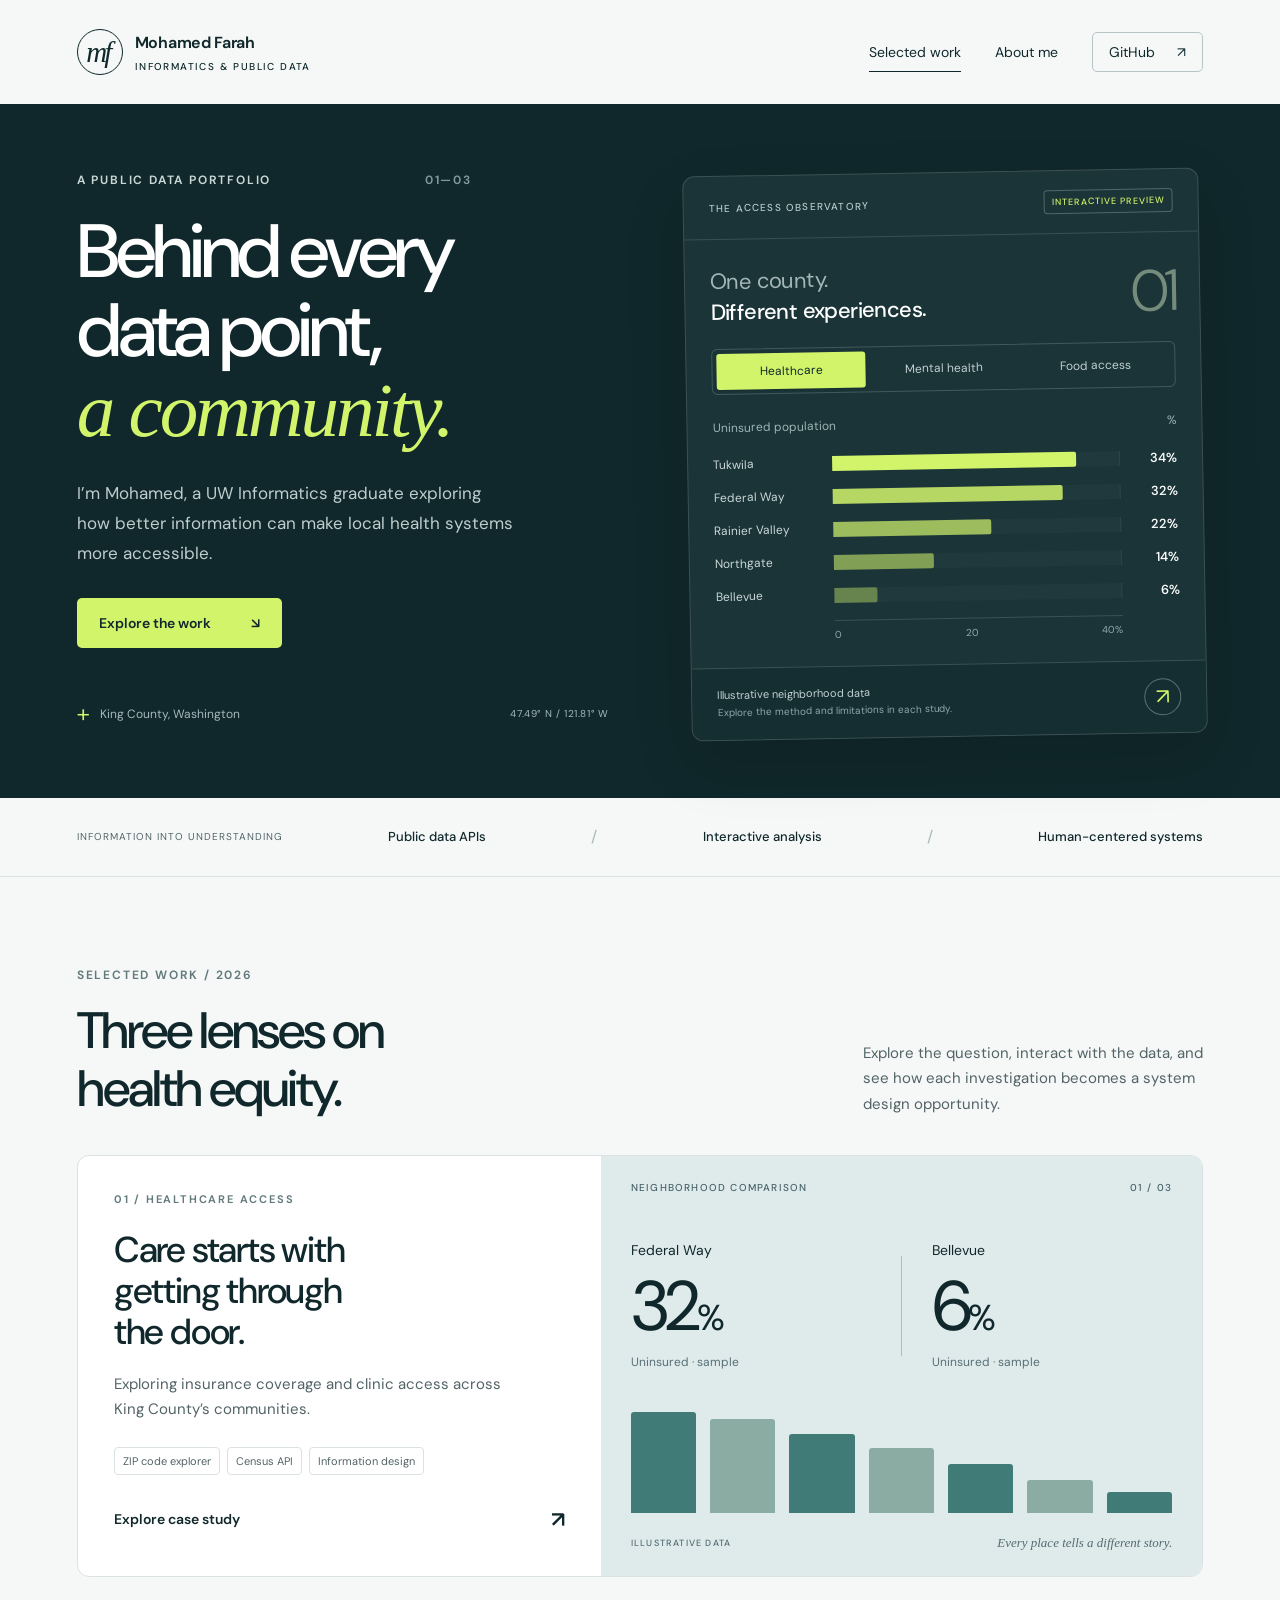
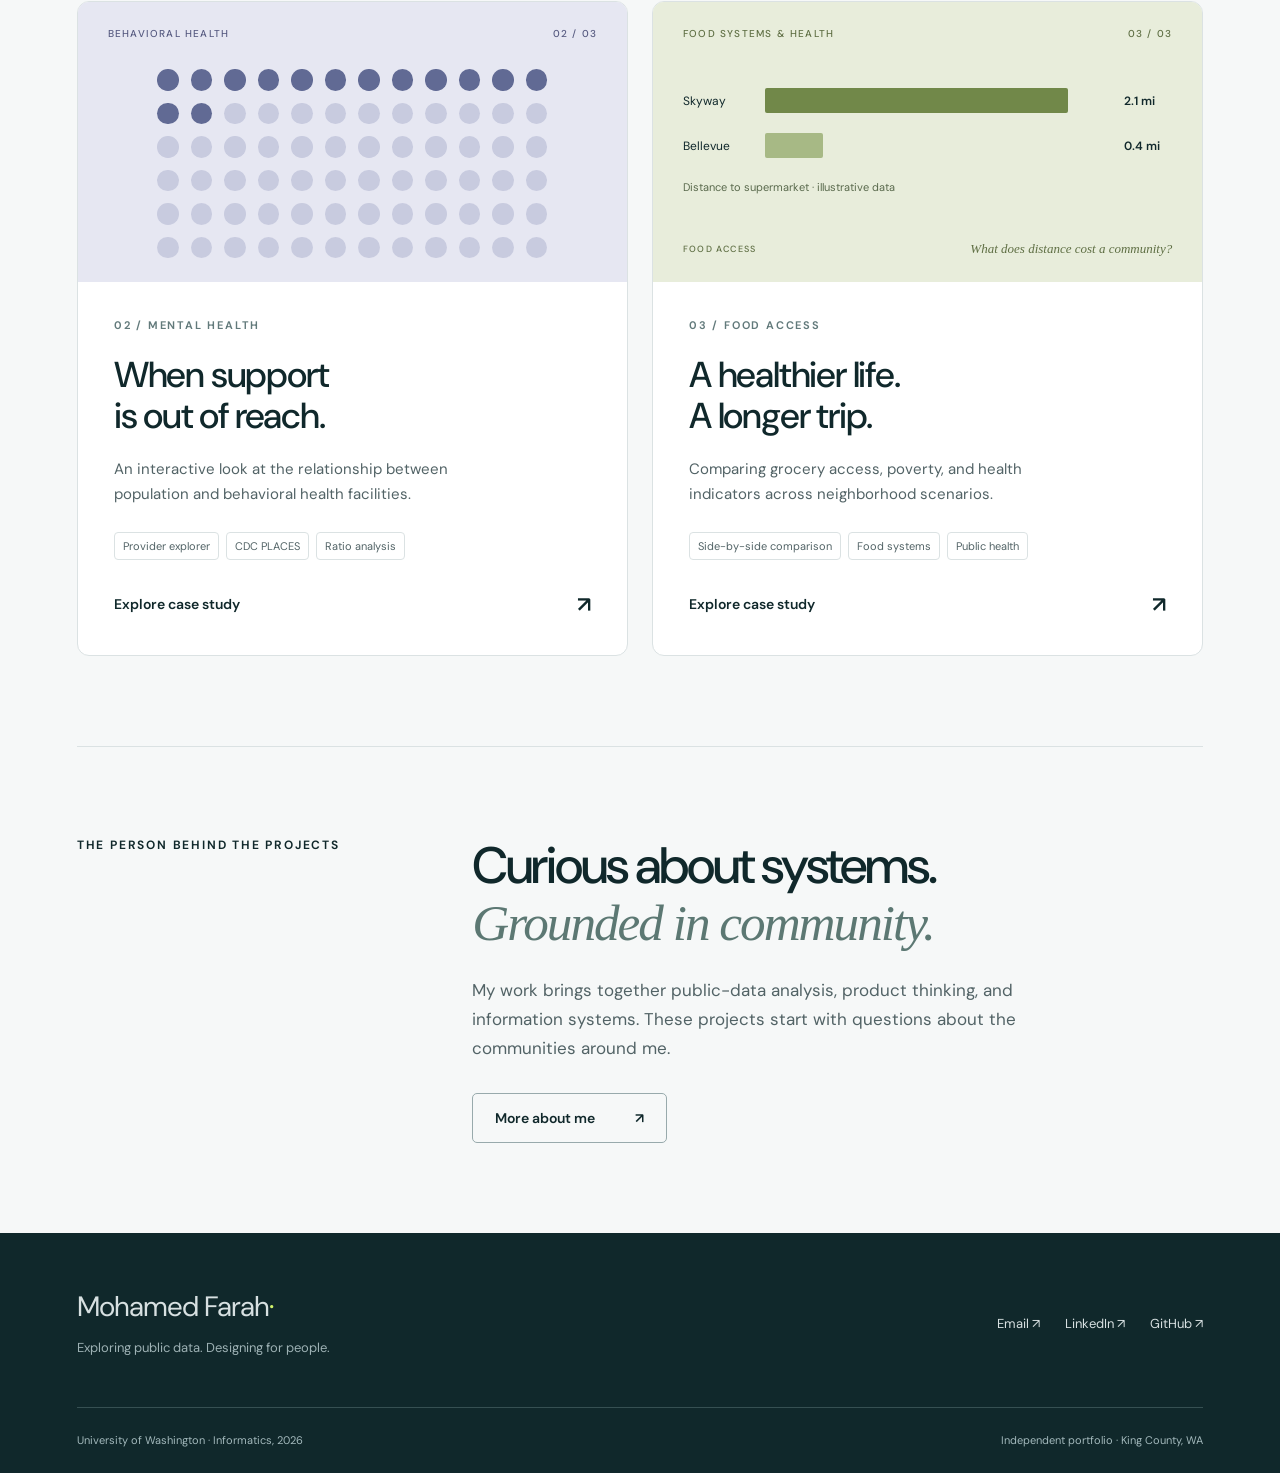
==== index.html @ 60d1334b "Redesign health portfolio with immersive case studies and transparent data" ====
<!DOCTYPE html><html lang="en"><head><meta charset="utf-8"><meta name="viewport" content="width=device-width,initial-scale=1"><meta name="description" content="Three interactive case studies exploring healthcare access, mental health resources, and food access in King County."><meta name="theme-color" content="#10282b"><title>Health Equity, Explored — Mohamed Farah</title><link rel="icon" href="favicon.svg" type="image/svg+xml"><link rel="preconnect" href="https://rsms.me"><link rel="stylesheet" href="https://rsms.me/inter/inter.css"><link rel="stylesheet" href="shared.css"><script src="data.js" defer></script><script src="app.js" defer></script></head><body><a class="skip" href="#main">Skip to content</a><header class="site-header"><a class="brand" href="index.html"><span class="monogram">mf</span><span>Mohamed Farah<span class="brand-sub">INFORMATICS & PUBLIC DATA</span></span></a><nav aria-label="Main navigation"><a href="index.html#work" aria-current="page">Selected work</a><a href="about.html" >About me</a><a class="nav-github" href="https://github.com/mofar206/Health-Portfolio" target="_blank" rel="noopener noreferrer">GitHub <span aria-hidden="true">↗</span></a></nav></header><main id="main"><section class="home-hero"><div class="hero-copy"><p class="eyebrow light">A PUBLIC DATA PORTFOLIO <span>01—03</span></p><h1>Behind every<br>data point,<br><em>a community.</em></h1><p class="hero-description">I’m Mohamed, a UW Informatics graduate exploring how better information can make local health systems more accessible.</p><a class="button lime" href="#work">Explore the work <span aria-hidden="true">↘</span></a><div class="hero-location"><span class="cross" aria-hidden="true">+</span> King County, Washington <span>47.49° N / 121.81° W</span></div></div><div class="hero-visual"><div class="visual-top"><span>THE ACCESS OBSERVATORY</span><span class="small-pill">INTERACTIVE PREVIEW</span></div><div class="visual-title"><p>One county.<br><strong>Different experiences.</strong></p><span class="visual-index" id="preview-index">01</span></div><div class="segmented" aria-label="Select data preview"><button class="active" type="button" data-preview="health" aria-pressed="true">Healthcare</button><button type="button" data-preview="mental" aria-pressed="false">Mental health</button><button type="button" data-preview="food" aria-pressed="false">Food access</button></div><div class="preview-chart" id="preview-chart" aria-live="polite"><div class="chart-heading"><span>Uninsured population</span><span>%</span></div><div class="bar-chart "><div class="bar-row"><span>Tukwila</span><div class="bar-track"><i style="--width:85%"></i></div><strong>34%</strong></div><div class="bar-row"><span>Federal Way</span><div class="bar-track"><i style="--width:80%"></i></div><strong>32%</strong></div><div class="bar-row"><span>Rainier Valley</span><div class="bar-track"><i style="--width:55.00000000000001%"></i></div><strong>22%</strong></div><div class="bar-row"><span>Northgate</span><div class="bar-track"><i style="--width:35%"></i></div><strong>14%</strong></div><div class="bar-row"><span>Bellevue</span><div class="bar-track"><i style="--width:15%"></i></div><strong>6%</strong></div></div><div class="chart-axis"><span>0</span><span>20</span><span>40%</span></div></div><div class="visual-bottom"><span>Illustrative neighborhood data<br><small>Explore the method and limitations in each study.</small></span><a id="preview-link" href="project1.html" aria-label="Open healthcare access case study">↗</a></div></div></section><div class="credentials"><span>INFORMATION INTO UNDERSTANDING</span><p>Public data APIs</p><span aria-hidden="true">/</span><p>Interactive analysis</p><span aria-hidden="true">/</span><p>Human-centered systems</p></div><section id="work" class="section work-section"><div class="section-heading"><div><p class="eyebrow">SELECTED WORK / 2026</p><h2>Three lenses on<br>health equity.</h2></div><p>Explore the question, interact with the data, and see how each investigation becomes a system design opportunity.</p></div><a class="project-card featured" href="project1.html"><div class="project-copy"><p class="eyebrow">01 / HEALTHCARE ACCESS</p><h3>Care starts with<br>getting through<br>the door.</h3><p>Exploring insurance coverage and clinic access across King County’s communities.</p><div class="tags"><span>ZIP code explorer</span><span>Census API</span><span>Information design</span></div><span class="text-link">Explore case study <span>↗</span></span></div><div class="project-art health-art"><div class="mini-top"><span>NEIGHBORHOOD COMPARISON</span><span>01 / 03</span></div><div class="comparison-poster"><div><span>Federal Way</span><strong>32<span>%</span></strong><p>Uninsured · sample</p></div><span class="comparison-rule" aria-hidden="true"></span><div><span>Bellevue</span><strong>6<span>%</span></strong><p>Uninsured · sample</p></div></div><div class="poster-bars" aria-hidden="true"><i style="height:88%"></i><i style="height:82%"></i><i style="height:69%"></i><i style="height:57%"></i><i style="height:43%"></i><i style="height:29%"></i><i style="height:18%"></i></div><div class="mini-bottom"><span>ILLUSTRATIVE DATA</span><span>Every place tells a different story.</span></div></div></a><div class="project-pair"><a class="project-card" href="project2.html"><div class="project-art mental-art"><div class="mini-top"><span>BEHAVIORAL HEALTH</span><span>02 / 03</span></div><div class="density-graphic" aria-hidden="true"><i class="filled"></i><i class="filled"></i><i class="filled"></i><i class="filled"></i><i class="filled"></i><i class="filled"></i><i class="filled"></i><i class="filled"></i><i class="filled"></i><i class="filled"></i><i class="filled"></i><i class="filled"></i><i class="filled"></i><i class="filled"></i><i class=""></i><i class=""></i><i class=""></i><i class=""></i><i class=""></i><i class=""></i><i class=""></i><i class=""></i><i class=""></i><i class=""></i><i class=""></i><i class=""></i><i class=""></i><i class=""></i><i class=""></i><i class=""></i><i class=""></i><i class=""></i><i class=""></i><i class=""></i><i class=""></i><i class=""></i><i class=""></i><i class=""></i><i class=""></i><i class=""></i><i class=""></i><i class=""></i><i class=""></i><i class=""></i><i class=""></i><i class=""></i><i class=""></i><i class=""></i><i class=""></i><i class=""></i><i class=""></i><i class=""></i><i class=""></i><i class=""></i><i class=""></i><i class=""></i><i class=""></i><i class=""></i><i class=""></i><i class=""></i><i class=""></i><i class=""></i><i class=""></i><i class=""></i><i class=""></i><i class=""></i><i class=""></i><i class=""></i><i class=""></i><i class=""></i><i class=""></i><i class=""></i></div><div class="mini-bottom"><span>PROVIDER DENSITY</span><span>Capacity is more than a count.</span></div></div><div class="project-copy"><p class="eyebrow">02 / MENTAL HEALTH</p><h3>When support<br>is out of reach.</h3><p>An interactive look at the relationship between population and behavioral health facilities.</p><div class="tags"><span>Provider explorer</span><span>CDC PLACES</span><span>Ratio analysis</span></div><span class="text-link">Explore case study <span>↗</span></span></div></a><a class="project-card" href="project3.html"><div class="project-art food-art"><div class="mini-top"><span>FOOD SYSTEMS & HEALTH</span><span>03 / 03</span></div><div class="distance-graphic"><div class="distance-line"><span>Skyway</span><i style="--width:88%"></i><strong>2.1 mi</strong></div><div class="distance-line"><span>Bellevue</span><i style="--width:17%"></i><strong>0.4 mi</strong></div><p>Distance to supermarket · illustrative data</p></div><div class="mini-bottom"><span>FOOD ACCESS</span><span>What does distance cost a community?</span></div></div><div class="project-copy"><p class="eyebrow">03 / FOOD ACCESS</p><h3>A healthier life.<br>A longer trip.</h3><p>Comparing grocery access, poverty, and health indicators across neighborhood scenarios.</p><div class="tags"><span>Side-by-side comparison</span><span>Food systems</span><span>Public health</span></div><span class="text-link">Explore case study <span>↗</span></span></div></a></div></section><section class="about-teaser section"><p class="eyebrow">THE PERSON BEHIND THE PROJECTS</p><div><h2>Curious about systems.<br><em>Grounded in community.</em></h2><p>My work brings together public-data analysis, product thinking, and information systems. These projects start with questions about the communities around me.</p><a class="button outline" href="about.html">More about me <span>↗</span></a></div></section></main><footer class="footer"><div><a class="footer-name" href="index.html">Mohamed Farah<span>·</span></a><p>Exploring public data. Designing for people.</p></div><div class="footer-links"><a href="mailto:mofar206@gmail.com">Email ↗</a><a href="https://linkedin.com/in/mofar206" target="_blank" rel="noopener noreferrer">LinkedIn ↗</a><a href="https://github.com/mofar206/Health-Portfolio" target="_blank" rel="noopener noreferrer">GitHub ↗</a></div><div class="footer-bottom"><span>University of Washington · Informatics, 2026</span><span>Independent portfolio · King County, WA</span></div></footer></body></html>
---- shared.css ----
@import url('https://fonts.googleapis.com/css2?family=DM+Sans:wght@400;500;600;700&display=swap');
:root{--ink:#10282b;--muted:#526366;--paper:#f6f8f8;--line:#dbe2e3;--lime:#d2f46b;--teal:#146c67;--orange:#b64125;--radius:18px;font-family:InterVariable,Inter,'DM Sans',Arial,sans-serif;color:var(--ink);background:var(--paper);font-synthesis:none;scroll-behavior:smooth}*{box-sizing:border-box}body{margin:0}a{color:inherit}button,input,select{font:inherit}button,a,input,select,summary{-webkit-tap-highlight-color:transparent}a,button,input,select,summary{outline-offset:5px}a:focus-visible,button:focus-visible,summary:focus-visible{outline:3px solid #54942d}button{cursor:pointer}a{text-decoration:none}p,h1,h2,h3,h4{margin:0}p{line-height:1.7}button{color:inherit}em{font-family:Georgia,'Times New Roman',serif;font-weight:400}::selection{background:var(--lime);color:var(--ink)}.skip{position:fixed;left:20px;top:-100px;z-index:20;padding:12px;background:var(--lime)}.skip:focus{top:10px}.site-header{max-width:1440px;margin:auto;height:104px;padding:0 6%;display:flex;justify-content:space-between;align-items:center;background:var(--paper)}.brand{display:flex;align-items:center;gap:12px;font-size:16px;font-weight:650;letter-spacing:-.3px}.monogram{display:grid;place-items:center;width:46px;height:46px;border:1px solid var(--ink);border-radius:50%;font:italic 29px Georgia;letter-spacing:-3px;padding-right:4px}.brand-sub{display:block;font-size:10px;font-weight:500;letter-spacing:1.4px;margin-top:7px}.site-header nav{display:flex;align-items:center;gap:34px;font-size:14px}.site-header nav>a{padding:10px 0}.site-header nav>a[aria-current]{border-bottom:1px solid var(--ink)}.site-header nav>.nav-github{border:1px solid #b8c4c6;padding:10px 16px;border-radius:5px;display:flex;gap:22px}.home-hero{background:var(--ink);color:#fff;padding:68px 6% 35px;display:grid;grid-template-columns:1.03fr 1fr;gap:7%;position:relative;max-width:1440px;margin:auto}.eyebrow{font-size:12px;line-height:1.4;letter-spacing:1.8px;font-weight:650;text-transform:uppercase;margin-bottom:23px}.eyebrow.light{color:#cad7d7;display:flex;justify-content:space-between;max-width:395px}.eyebrow.light span{color:#82999c}h1{font-size:clamp(48px,5.9vw,84px);font-weight:500;line-height:1.05;letter-spacing:-4px}.hero-copy h1 em{color:var(--lime);font-size:1.02em;letter-spacing:-3px}.hero-description{font-size:17px;color:#becdce;max-width:440px;margin:28px 0 30px;line-height:1.75}.button{display:inline-flex;align-items:center;justify-content:space-between;gap:40px;min-height:50px;padding:14px 22px;border-radius:5px;font-size:14px;font-weight:600;transition:transform .2s,background .2s}.button:hover{transform:translateY(-3px)}.button.lime{background:var(--lime);color:var(--ink)}.button.lime:hover{background:#e4ff96}.button.outline{border:1px solid #98aaac}.hero-location{display:flex;align-items:center;gap:10px;margin-top:49px;font-size:12px;color:#a4b9bc}.hero-location>span:last-child{font-size:10px;margin-left:auto;letter-spacing:.6px}.cross{font-size:25px;font-weight:300;color:var(--lime)}.hero-visual{background:#1a3437;border:1px solid #3b5153;border-radius:12px;align-self:center;transform:rotate(-1deg);box-shadow:0 24px 60px #0002;overflow:hidden;margin-bottom:26px}.visual-top,.mini-top,.mini-bottom{display:flex;align-items:center;justify-content:space-between;font-size:10px;letter-spacing:1.2px;font-weight:500;gap:12px}.visual-top{padding:19px 25px;border-bottom:1px solid #395053;color:#b8cacc}.small-pill{border:1px solid #526768;border-radius:4px;padding:5px 7px;font-size:9px;letter-spacing:1px;color:var(--lime)}.visual-title{padding:27px 25px 20px;display:flex;justify-content:space-between;align-items:center}.visual-title p{font-size:22px;line-height:1.4;color:#a3b6b8;letter-spacing:-.6px}.visual-title strong{font-weight:500;color:#fff}.visual-index{font-size:58px;letter-spacing:-4px;color:#758b7c;font-weight:300;line-height:1}.segmented{margin:0 25px;display:flex;padding:4px;border:1px solid #43595b;border-radius:6px;gap:3px}.segmented button{background:transparent;color:#c1d0d1;flex:1;font-size:12px;border:0;border-radius:3px;padding:10px 5px;white-space:nowrap}.segmented button.active{background:var(--lime);color:var(--ink);box-shadow:0 1px 3px #0002}.preview-chart{padding:25px;min-height:262px}.chart-heading{display:flex;justify-content:space-between;color:#9eb5b7;font-size:12px;margin-bottom:21px}.bar-chart{display:grid;gap:16px}.bar-row{display:grid;grid-template-columns:105px 1fr 43px;gap:14px;align-items:center;font-size:12px}.bar-row>span{color:#cbd7d8}.bar-row strong{font-size:13px;font-weight:550;text-align:right;font-variant-numeric:tabular-nums}.bar-track{height:15px;background:#ffffff06;border-right:1px solid #ffffff12}.bar-track i{display:block;width:var(--width);height:100%;background:var(--lime);border-radius:0 2px 2px 0;transition:width .5s}.bar-row:nth-child(2) .bar-track i{opacity:.85}.bar-row:nth-child(3) .bar-track i{opacity:.7}.bar-row:nth-child(4) .bar-track i{opacity:.55}.bar-row:nth-child(5) .bar-track i{opacity:.4}.chart-axis{display:flex;justify-content:space-between;margin:16px 57px 0 119px;border-top:1px solid #ffffff25;padding-top:7px;color:#91a9ab;font-size:10px}.visual-bottom{padding:17px 25px;background:#142e31;display:flex;justify-content:space-between;align-items:center;border-top:1px solid #3b5153}.visual-bottom>span{color:#c2d1d2;font-size:11px;line-height:1.6}.visual-bottom small{font-size:10px;color:#8ea7aa}.visual-bottom a{width:37px;height:37px;border-radius:50%;border:1px solid #5d7173;display:grid;place-items:center;font-size:22px;color:var(--lime);transition:background .2s}.visual-bottom a:hover{background:#3a5658}.credentials{display:flex;justify-content:space-between;align-items:center;gap:20px;padding:28px 6%;border-bottom:1px solid var(--line);max-width:1440px;margin:auto}.credentials>span:first-child{font-size:10px;letter-spacing:1px;color:var(--muted)}.credentials>p{font-size:13px;font-weight:500}.credentials>span:not(:first-child){color:#a8b9bb}.section{max-width:1268px;margin:auto;padding:90px 0}.section-heading{display:flex;justify-content:space-between;align-items:end;gap:60px;margin-bottom:38px}.section-heading>p{max-width:340px;color:var(--muted);font-size:15px}.section-heading .eyebrow{color:#627a7b;margin-bottom:19px}h2{font-size:clamp(34px,4vw,52px);font-weight:500;line-height:1.12;letter-spacing:-2px}.project-card{display:block;background:white;border:1px solid var(--line);border-radius:12px;overflow:hidden;transition:box-shadow .3s,transform .3s}.project-card:hover{transform:translateY(-4px);box-shadow:0 15px 38px #10282b0d}.project-card.featured{display:grid;grid-template-columns:1fr 1.15fr}.project-copy{padding:36px}.project-copy .eyebrow{font-size:11px;color:#627a7b;margin-bottom:21px}.project-copy h3{font-size:36px;line-height:1.14;font-weight:500;letter-spacing:-1.2px;margin-bottom:20px}.project-copy>p:not(.eyebrow){max-width:400px;font-size:15px;color:var(--muted)}.tags{display:flex;flex-wrap:wrap;gap:7px;margin:24px 0 30px}.tags span{font-size:11px;padding:6px 8px;border:1px solid var(--line);border-radius:4px;color:var(--muted)}.text-link{display:flex;justify-content:space-between;align-items:center;font-size:14px;font-weight:600}.text-link>span{font-size:22px;transition:transform .2s}.project-card:hover .text-link>span{transform:translate(3px,-3px)}.project-art{padding:25px 30px;display:flex;flex-direction:column;overflow:hidden}.health-art{background:#dfeaeb;min-height:410px;position:relative}.mini-top{color:#486369}.comparison-poster{display:flex;align-items:center;gap:30px;margin:45px 0 0}.comparison-poster>div{flex:1}.comparison-poster>div>span{font-size:14px}.comparison-poster strong{font-weight:400;display:block;font-size:70px;letter-spacing:-4px;margin:10px 0 0;line-height:1.05}.comparison-poster strong span{font-size:36px;letter-spacing:-2px}.comparison-poster p{font-size:12px;color:#587076;margin-top:8px}.comparison-rule{height:100px;width:1px;background:#a8bec0}.poster-bars{height:115px;display:flex;align-items:end;gap:14px;margin:26px 0 22px}.poster-bars i{display:block;background:#1a605c;flex:1;border-radius:3px 3px 0 0;opacity:.8}.poster-bars i:nth-child(even){background:#769d91}.mini-bottom{margin-top:auto;color:#526c70;font-size:9px}.mini-bottom>span:last-child{font-family:Georgia,serif;font-style:italic;font-size:13px;letter-spacing:0}.project-pair{display:grid;grid-template-columns:1fr 1fr;gap:24px;margin-top:24px}.project-pair .project-art{height:280px}.mental-art{background:#e6e7f2}.mental-art .mini-top,.mental-art .mini-bottom{color:#575b81}.density-graphic{display:grid;grid-template-columns:repeat(12,1fr);gap:12px;width:100%;max-width:390px;align-self:center;margin:29px auto}.density-graphic i{aspect-ratio:1;background:#c8cbdf;border-radius:50%}.density-graphic .filled{background:#616a94}.food-art{background:#e8eddb}.food-art .mini-top,.food-art .mini-bottom{color:#5f6f44}.distance-graphic{margin:28px 0 20px}.distance-line{display:grid;grid-template-columns:67px 1fr 48px;gap:15px;align-items:center;font-size:12px;margin:20px 0}.distance-line i{height:25px;display:block;width:var(--width);border-radius:2px;background:#718849}.distance-line:nth-child(2) i{background:#a7b985}.distance-line strong{font-size:12px;font-weight:600;white-space:nowrap}.distance-graphic p{font-size:11px;color:#59694c}.about-teaser{border-top:1px solid var(--line);display:grid;grid-template-columns:1fr 2fr;gap:30px}.about-teaser>div>p{max-width:590px;color:var(--muted);font-size:17px;margin:25px 0 30px}.about-teaser h2 em{color:#5c7873}.footer{padding:55px 6% 26px;background:var(--ink);color:#d7e0e1;display:grid;grid-template-columns:1fr auto;gap:30px;max-width:1440px;margin:auto}.footer-name{font-size:28px;letter-spacing:-1px}.footer-name>span{color:var(--lime)}.footer p{font-size:13px;color:#9db1b4;margin-top:12px}.footer-links{display:flex;gap:25px;font-size:13px;align-items:center}.footer-bottom{grid-column:1/-1;border-top:1px solid #365052;display:flex;justify-content:space-between;font-size:11px;color:#a3b9bc;padding-top:25px;margin-top:18px}.section,.case-container{width:88%}a{transition:color .2s}a:hover{color:var(--teal)}.home-hero a:hover,.footer a:hover{color:var(--lime)}.home-hero a.button:hover{color:var(--ink)}
@media(min-width:1440px){.section,.case-container{max-width:1268px}.home-hero{border-radius:16px}.site-header{padding-left:86px;padding-right:86px}.home-hero{padding-left:86px;padding-right:86px}}
@media(max-width:1000px){.home-hero{gap:4%;padding-top:48px}h1{letter-spacing:-2.5px}.hero-description{font-size:16px}.hero-location>span:last-child{display:none}.visual-top{padding:16px}.small-pill{font-size:8px}.visual-title,.preview-chart{padding:22px 17px}.segmented{margin:0 17px}.bar-row{grid-template-columns:94px 1fr 37px;gap:10px;font-size:11px}.chart-axis{margin-left:104px;margin-right:47px}.credentials{gap:15px}.credentials>span:first-child{max-width:145px;line-height:1.6}.project-copy{padding:28px}.comparison-poster strong{font-size:59px}.project-art{padding:25px}.project-copy h3{font-size:32px}.mini-bottom>span:last-child{font-size:11px}.density-graphic{gap:9px}}
@media(max-width:760px){.site-header{height:86px;padding:0 5%}.site-header nav{gap:18px;font-size:12px}.site-header nav>.nav-github{display:none}.brand{font-size:14px;gap:8px}.brand-sub{font-size:8px;letter-spacing:.7px}.monogram{width:38px;height:38px;font-size:25px}.home-hero{grid-template-columns:1fr;padding:40px 6% 28px;gap:34px}.hero-copy h1{font-size:clamp(49px,10.5vw,76px)}.hero-description{max-width:520px;font-size:16px}.hero-location{margin-top:25px}.hero-location>span:last-child{display:block}.hero-visual{transform:none;margin:0}.visual-top{padding:17px 20px}.visual-title{padding:24px 20px}.preview-chart{padding:24px 20px}.segmented{margin:0 20px}.bar-row{grid-template-columns:105px 1fr 45px;font-size:12px;gap:12px}.chart-axis{margin-left:117px;margin-right:57px}.small-pill{font-size:9px}.credentials{flex-wrap:wrap;justify-content:center;gap:12px;padding:25px 6%}.credentials>span:first-child{max-width:none;width:100%;text-align:center}.credentials>p{font-size:11px}.section{padding:58px 0}.section-heading{display:block}.section-heading>p{margin-top:22px;max-width:450px}.project-card.featured{grid-template-columns:1fr}.featured .project-art{grid-row:1;min-height:340px}.project-pair{grid-template-columns:1fr;gap:24px}.project-pair .project-art{height:275px}.project-copy h3 br{display:none}.project-copy h3{font-size:31px;max-width:360px}.project-copy h3{line-height:1.18}.project-copy{padding:28px}.comparison-poster{margin-top:26px}.comparison-poster strong{font-size:64px}.poster-bars{height:90px}.about-teaser{grid-template-columns:1fr;gap:10px}.about-teaser h2{font-size:34px}.about-teaser>div>p{font-size:16px}.footer{grid-template-columns:1fr;gap:24px;padding-top:40px}.footer-links{gap:24px}.footer-bottom{flex-direction:column;gap:12px;line-height:1.6}.eyebrow{font-size:11px}h2{font-size:38px}.mini-top{font-size:9px}}
.case-container{margin:auto}.breadcrumb{display:flex;align-items:center;justify-content:space-between;border-top:1px solid var(--line);padding:25px 0;font-size:12px;color:var(--muted)}.breadcrumb>span{font-size:10px;letter-spacing:1.3px}.case-hero{padding:45px 0 0}.case-hero>.eyebrow{display:flex;align-items:center;gap:20px}.case-pill{padding:6px 9px;border:1px solid #c7d2d3;font-size:9px;border-radius:4px;letter-spacing:1px}.case-hero h1{font-size:clamp(50px,6.2vw,84px);line-height:1.08}.case-hero h1 em{color:#52746b}.case-hero>p:not(.eyebrow){font-size:19px;max-width:720px;margin-top:25px;color:var(--muted)}.case-hero .tags{margin:25px 0 40px}.case-meta{display:grid;grid-template-columns:1fr 1.3fr 1.3fr auto;gap:25px;border-top:1px solid var(--line);padding:25px 0 30px}.case-meta span{font-size:10px;letter-spacing:1.3px;display:block;color:var(--muted);margin-bottom:10px}.case-meta strong{font-size:13px;font-weight:500;line-height:1.5}.case-meta>a{font-size:12px;align-self:center;text-decoration:underline;text-underline-offset:5px}.case-nav{border-top:1px solid var(--line);border-bottom:1px solid var(--line);display:flex;gap:50px;padding:21px 0;font-size:12px}.case-nav a{display:flex;gap:13px;color:#6f8486}.case-nav span{color:var(--ink)}.overview{display:grid;grid-template-columns:1fr 1fr;gap:70px;padding:75px 0}.overview h2{font-size:36px;letter-spacing:-1.2px;line-height:1.2}.overview>div>p:not(.eyebrow){font-size:16px;color:var(--muted)}.capability-list{margin-top:25px}.capability-list>div{display:flex;gap:18px;padding:12px 0;border-top:1px solid var(--line);align-items:baseline}.capability-list span{font-size:11px;color:#6e8684}.capability-list p{font-size:13px}.explorer{background:var(--ink);color:white;border-radius:14px;padding:38px 40px;scroll-margin-top:25px}.tool-heading{display:flex;justify-content:space-between;align-items:start;gap:25px}.tool-heading .eyebrow{color:#a4bbbc;font-size:10px;margin-bottom:13px}.tool-heading h2{font-size:35px;letter-spacing:-1.3px}.demo-badge{border:1px solid #647763;color:#d5e8b5;white-space:nowrap;padding:7px 9px;font-size:9px;letter-spacing:1px;border-radius:4px}.tool-description{font-size:14px;color:#b1c5c7;max-width:780px;margin:20px 0 28px}.zip-form label,.compare-selects label{display:block;font-size:12px;color:#b9ced0;margin-bottom:10px}.zip-form>div{display:flex;gap:10px;max-width:480px}.zip-form input{width:100%;min-width:0;background:#224045;border:1px solid #62797b;padding:12px 16px;border-radius:5px;color:white;font-size:20px;letter-spacing:2px;outline-color:var(--lime)}.zip-form p{font-size:11px;color:#a1b9bb;margin-top:9px}.zip-form .button{border:0}.chip-row{display:flex;flex-wrap:wrap;gap:8px;margin:25px 0 30px}.chip-row button{border:1px solid #516a6e;color:#c6d5d6;background:transparent;border-radius:5px;font-size:12px;padding:10px 14px;transition:background .2s}.chip-row button span{display:block;font-size:10px;margin-top:5px;opacity:.7}.chip-row button.active{background:#d2f46b;color:var(--ink);border-color:var(--lime)}.chip-row button:hover:not(.active){background:#305357}.result-heading{display:flex;justify-content:space-between;align-items:center;gap:20px;margin:10px 0 25px}.result-heading h3{font-size:25px;font-weight:500;letter-spacing:-.6px}.result-heading p{font-size:12px;color:#b0c3c5;margin-top:8px}.result-heading>span{font-size:11px;color:var(--lime);border:1px solid #4f6554;padding:7px 9px;border-radius:4px}.result-metrics{display:grid;grid-template-columns:repeat(3,1fr);border:1px solid #496064;border-radius:8px;overflow:hidden;margin-bottom:25px}.result-metrics>div{padding:24px;border-right:1px solid #496064}.result-metrics>div:last-child{border:0}.result-metrics span{font-size:12px;color:#bdd0d2;display:block}.result-metrics strong{font-size:38px;font-weight:400;letter-spacing:-1.5px;display:block;margin:12px 0;color:var(--lime)}.result-metrics small{font-size:11px;color:#acbfc1;line-height:1.5;display:block}.result-metrics strong.word-metric{font-size:25px;letter-spacing:-.5px;margin:20px 0}.tool-chart{margin:24px 0 30px;padding:25px;background:#1a373b;border:1px solid #3a5659;border-radius:8px}.tool-chart .chart-heading{margin-bottom:24px}.tool-chart .bar-row{grid-template-columns:125px 1fr 76px;font-size:12px}.tool-chart .bar-row>span{line-height:1.3}.tool-chart .bar-row.selected>span{color:var(--lime);font-weight:650}.tool-chart .bar-row.selected i{background:var(--lime);opacity:1}.tool-chart .bar-row i{background:#82a8a2;opacity:.8}.tool-chart .bar-row strong{font-size:12px}.data-note{font-size:12px;line-height:1.7;color:#afc4c6;border-top:1px solid #425d60;padding-top:20px;display:flex;gap:12px;margin-top:24px}.data-note>span{font-size:17px;color:var(--lime)}.no-result{padding:30px;background:#223f43;border:1px solid #50696c;border-radius:8px}.no-result h3{font-size:22px;margin-bottom:10px}.no-result p{font-size:14px;color:#b6cbcd}.context-panel{margin:28px 0 0;padding:28px 32px;background:white;border:1px solid var(--line);border-radius:12px}.context-header{display:flex;justify-content:space-between;gap:25px;align-items:center}.context-header .eyebrow{font-size:10px;color:var(--muted);margin-bottom:12px}.context-header h3{font-size:25px;font-weight:500;letter-spacing:-.7px}.refresh-data{border:1px solid var(--line);background:transparent;white-space:nowrap;font-size:12px;padding:10px 13px;border-radius:5px}.refresh-data:disabled{opacity:.5;cursor:wait}.context-intro{font-size:13px;color:var(--muted);margin:14px 0 20px}.context-grid{display:grid;grid-template-columns:repeat(3,1fr);gap:28px}.context-metric{padding:20px 0;border-top:1px solid var(--line)}.context-metric>span{display:block;font-size:12px;color:var(--muted)}.context-metric strong{display:block;font-size:34px;letter-spacing:-1px;font-weight:500;margin:12px 0}.context-metric small{display:block;color:var(--muted);font-size:11px;line-height:1.7}.context-metric .unavailable{font-size:20px;letter-spacing:0;padding:9px 0}.fetch-status{font-size:11px;color:var(--muted);border-top:1px solid var(--line);padding-top:16px}.context-source-links{display:flex;gap:20px;flex-wrap:wrap;margin-top:12px;font-size:11px}.context-source-links a{text-decoration:underline;text-underline-offset:4px}.implications{padding:75px 0;border-bottom:1px solid var(--line)}.implications>h2{font-size:42px}.insight-grid{display:grid;grid-template-columns:repeat(3,1fr);gap:30px;margin-top:35px}.insight-grid article{border-top:1px solid var(--line);padding-top:22px}.insight-grid article>span{font-size:10px;letter-spacing:1px;color:#6a8381}.insight-grid h3{font-size:20px;font-weight:500;letter-spacing:-.5px;margin:15px 0 13px}.insight-grid p{font-size:14px;color:var(--muted);line-height:1.8}.method-section{padding:70px 0}.method-grid{display:grid;grid-template-columns:repeat(3,1fr);gap:28px}.method-grid article{padding:26px;background:#eaf0ed;border:1px solid #d6e1dc;border-radius:8px}.method-number{font-size:13px;color:#607970}.method-grid h3{font-size:18px;font-weight:600;margin:30px 0 12px;letter-spacing:-.5px}.method-grid p{font-size:14px;color:var(--muted);line-height:1.75}.source-details{margin-top:28px;background:white;border:1px solid var(--line);border-radius:8px;padding:0 25px}.source-details summary{cursor:pointer;display:flex;justify-content:space-between;align-items:center;padding:23px 0;font-weight:550;font-size:15px;list-style:none}.source-details summary::-webkit-details-marker{display:none}.source-details summary span{font-size:25px;font-weight:300}.source-details[open] summary span{transform:rotate(45deg)}.source-details>div{padding-bottom:23px}.source-details>div>p{font-size:14px;line-height:1.8;color:var(--muted)}.source-details ul{padding:0;list-style:none;margin:22px 0 0;display:grid;grid-template-columns:1fr 1fr;gap:22px}.source-details li{padding-top:17px;border-top:1px solid var(--line)}.source-details li a{font-size:13px;font-weight:600;text-decoration:underline;text-underline-offset:4px}.source-details li p{font-size:12px;color:var(--muted);margin-top:8px}.next-case{display:flex;justify-content:space-between;align-items:center;border-top:1px solid var(--line);padding:40px 0 65px;gap:25px}.next-case .eyebrow{color:var(--muted);font-size:10px;margin-bottom:18px}.next-case h2{font-size:36px}.next-case>span{display:grid;place-items:center;width:66px;height:66px;flex-shrink:0;border:1px solid #a8bab8;border-radius:50%;font-size:35px;font-weight:300;transition:background .2s}.next-case:hover>span{background:var(--lime)}.compare-selects{display:grid;grid-template-columns:1fr 40px 1fr;align-items:center;gap:20px;margin:28px 0}.compare-selects>span{text-align:center;font-size:24px;color:#9db7b9;margin-top:20px}.compare-selects select{width:100%;background:#234145;color:white;border:1px solid #627b7e;border-radius:5px;padding:13px 12px;font-size:16px;min-width:0}.compare-selects>div{min-width:0}.comparison-table{width:100%;border-collapse:collapse;table-layout:fixed}.comparison-table th{text-align:right;font-size:13px;font-weight:500;color:#c4d8d9;padding:18px 12px;border-bottom:1px solid #547074}.comparison-table th:first-child{text-align:left;width:29%}.comparison-table td{padding:20px 12px;border-bottom:1px solid #3d5a5e;text-align:right;font-size:21px;color:var(--lime);font-variant-numeric:tabular-nums;letter-spacing:-.4px}.comparison-table tbody th{text-align:left;font-weight:400;font-size:13px;color:#c5d6d8}.comparison-table td:last-child{color:#cad9db;font-size:15px}.comparison-table caption{text-align:left;color:#bad0d2;font-size:12px;line-height:1.7;margin:8px 0 12px}.comparison-explanation{font-size:12px;color:#bbd0d1;margin-top:19px}.compare-same{background:#284c4d;padding:12px 16px;border-radius:5px;margin:15px 0;font-size:13px;color:var(--lime)}.about-hero{padding:70px 0 80px;display:grid;grid-template-columns:1.15fr 1fr;gap:9%;align-items:center}.about-hero h1 em{color:#53756a}.about-hero>div>p:not(.eyebrow){font-size:18px;color:var(--muted);max-width:480px;margin-top:30px}.about-actions{display:flex;align-items:center;gap:25px;margin-top:30px;font-size:13px}.about-note{padding:34px 38px;background:var(--ink);color:white;border-radius:8px;transform:rotate(2deg)}.about-note .eyebrow{color:#bfd1d3;font-size:10px;letter-spacing:2px}.note-mark{font-family:Georgia,serif;font-size:100px;line-height:.8;display:block;margin:43px 0 8px;color:var(--lime)}.about-note h2{font-size:40px;letter-spacing:-1.5px;line-height:1.15}.about-note h2 em{color:var(--lime)}.about-note>div{border-top:1px solid #4b6467;padding-top:23px;margin-top:40px;font-size:10px;letter-spacing:1px;line-height:1.8}.about-note>div>span{font-size:11px;letter-spacing:0;color:#b2c6c9}.about-story{border-top:1px solid var(--line);padding:70px 0;display:grid;grid-template-columns:1fr 2fr;gap:60px}.about-story>div>p{margin-top:23px;font-size:17px;color:var(--muted);max-width:700px}.experience-section{padding:60px 0;border-top:1px solid var(--line)}.experience-item{padding:30px 0;border-top:1px solid var(--line);display:grid;grid-template-columns:1fr 2fr;gap:60px}.experience-item>span{font-size:11px;color:var(--muted);letter-spacing:1px;padding-top:6px}.experience-item h3{font-size:23px;font-weight:500;letter-spacing:-.6px}.experience-item .organization{font-size:13px;color:#547a6e;margin:8px 0 14px}.experience-item p{font-size:15px;max-width:630px;color:var(--muted)}.skills-section{display:grid;grid-template-columns:1fr 1fr;padding:65px 0;border-top:1px solid var(--line);gap:70px}.skills-section>div>p:not(.eyebrow){font-size:15px;color:var(--muted);margin-top:24px}.skill-group{margin-top:25px;padding-bottom:20px;border-bottom:1px solid var(--line)}.skill-group h3{font-size:17px;font-weight:600;margin-bottom:9px}.skill-group p{font-size:14px;color:var(--muted);line-height:1.9}.contact-section{padding:60px 0 85px;border-top:1px solid var(--line)}.contact-section>a{font-size:clamp(19px,3vw,33px);border-bottom:1px solid #94aba9;display:flex;max-width:700px;justify-content:space-between;padding:28px 0 17px;margin-top:15px;gap:15px}.contact-section>a>span{font-size:35px}.explorer,.method-section,.overview{scroll-margin-top:20px}
@media(max-width:1000px){.case-meta{grid-template-columns:1fr 1fr}.overview{gap:35px}.overview h2{font-size:31px}.explorer{padding:30px}.result-metrics>div{padding:20px}.result-metrics strong{font-size:32px}.tool-chart .bar-row{grid-template-columns:110px 1fr 70px}.method-grid{gap:15px}.method-grid article{padding:20px}.method-grid h3{font-size:17px}.about-hero{gap:6%}.about-note{padding:30px}.about-note h2{font-size:34px}}
@media(max-width:760px){.case-hero{padding-top:25px}.case-hero>.eyebrow{flex-wrap:wrap;gap:10px;font-size:10px}.case-hero h1{font-size:46px;letter-spacing:-2px}.case-hero>p:not(.eyebrow){font-size:17px}.case-meta{gap:24px 15px}.case-meta strong{font-size:12px}.case-meta>a{font-size:11px;line-height:1.6}.case-nav{gap:20px;justify-content:space-between}.case-nav a{font-size:11px;gap:5px}.case-nav a>span{line-height:1.4}.overview{grid-template-columns:1fr;gap:25px;padding:50px 0}.overview h2{font-size:34px}.explorer{padding:24px 20px;border-radius:10px}.tool-heading{display:block}.tool-heading h2{font-size:29px;letter-spacing:-1px}.demo-badge{display:inline-block;margin-top:20px}.tool-description{font-size:13px}.zip-form .button{gap:20px;padding:12px 17px}.zip-form input{font-size:19px}.chip-row{gap:7px}.chip-row button{font-size:11px;padding:10px}.result-heading{align-items:start}.result-heading h3{font-size:22px}.result-heading>span{font-size:10px;white-space:nowrap}.result-metrics{grid-template-columns:1fr;margin-top:20px}.result-metrics>div{border:0;border-bottom:1px solid #496064;padding:18px 20px;display:grid;grid-template-columns:1fr auto;align-items:center;gap:5px 20px}.result-metrics strong{font-size:31px;grid-row:1/3;grid-column:2;margin:0}.result-metrics strong.word-metric{font-size:22px;margin:0}.result-metrics small{font-size:10px;grid-column:1}.tool-chart{padding:18px 14px}.tool-chart .chart-heading{font-size:11px;gap:15px;line-height:1.5}.tool-chart .chart-heading>span:last-child{max-width:110px;text-align:right}.tool-chart .bar-row{grid-template-columns:83px 1fr 63px;gap:8px;font-size:10px}.tool-chart .bar-row strong{font-size:10px}.data-note{font-size:11px}.context-panel{padding:24px 20px}.context-header{align-items:start;gap:12px}.context-header h3{font-size:22px}.context-header .eyebrow{font-size:9px;line-height:1.7}.refresh-data{font-size:10px;padding:9px}.context-grid{grid-template-columns:1fr;gap:0}.context-metric{display:grid;grid-template-columns:1fr auto;gap:8px;align-items:center}.context-metric strong{margin:0;font-size:28px;grid-column:2;grid-row:1/3}.context-metric small{grid-column:1;line-height:1.6;max-width:210px}.context-metric>span{font-size:12px}.context-metric .unavailable{font-size:16px}.implications,.method-section{padding:50px 0}.implications>h2{font-size:34px}.insight-grid,.method-grid{grid-template-columns:1fr;gap:22px}.method-grid article{padding:25px}.method-grid h3{margin-top:18px;font-size:19px}.source-details{padding:0 18px}.source-details summary{font-size:14px}.source-details ul{grid-template-columns:1fr}.next-case{padding-bottom:45px}.next-case h2{font-size:29px}.next-case>span{width:48px;height:48px;font-size:26px}.compare-selects{gap:8px;grid-template-columns:1fr 20px 1fr}.compare-selects label{font-size:11px}.compare-selects select{font-size:12px;padding:12px 8px}.compare-selects>span{font-size:19px}.comparison-table th{font-size:10px;padding:13px 5px;overflow-wrap:anywhere}.comparison-table th:first-child{width:31%}.comparison-table tbody th{font-size:11px}.comparison-table td{font-size:17px;padding:19px 5px}.comparison-table td:last-child{font-size:12px;letter-spacing:0}.comparison-table caption{font-size:11px}.comparison-explanation{font-size:11px}.about-hero{grid-template-columns:1fr;padding:40px 0 55px;gap:45px}.about-hero h1{font-size:55px}.about-hero>div>p:not(.eyebrow){font-size:17px}.about-note{transform:none;padding:28px 30px}.about-note h2{font-size:39px}.note-mark{margin-top:30px}.about-story{grid-template-columns:1fr;gap:10px;padding:50px 0}.about-story>div>p{font-size:16px}.experience-section{padding:50px 0}.experience-item{grid-template-columns:1fr;gap:15px}.experience-item h3{font-size:22px}.skills-section{grid-template-columns:1fr;gap:40px;padding:50px 0}.contact-section{padding:50px 0 60px}}
.census-supplement{border-top:1px solid var(--line);margin-top:22px;padding-top:18px}.census-supplement summary{font-size:12px;color:var(--muted);cursor:pointer}.census-content p{font-size:12px;color:var(--muted);margin-top:14px;max-width:800px}.context-source-links{line-height:1.6}
@media(prefers-reduced-motion:reduce){:root{scroll-behavior:auto}*,*::before,*::after{animation:none!important;transition:none!important;transform:none!important}}
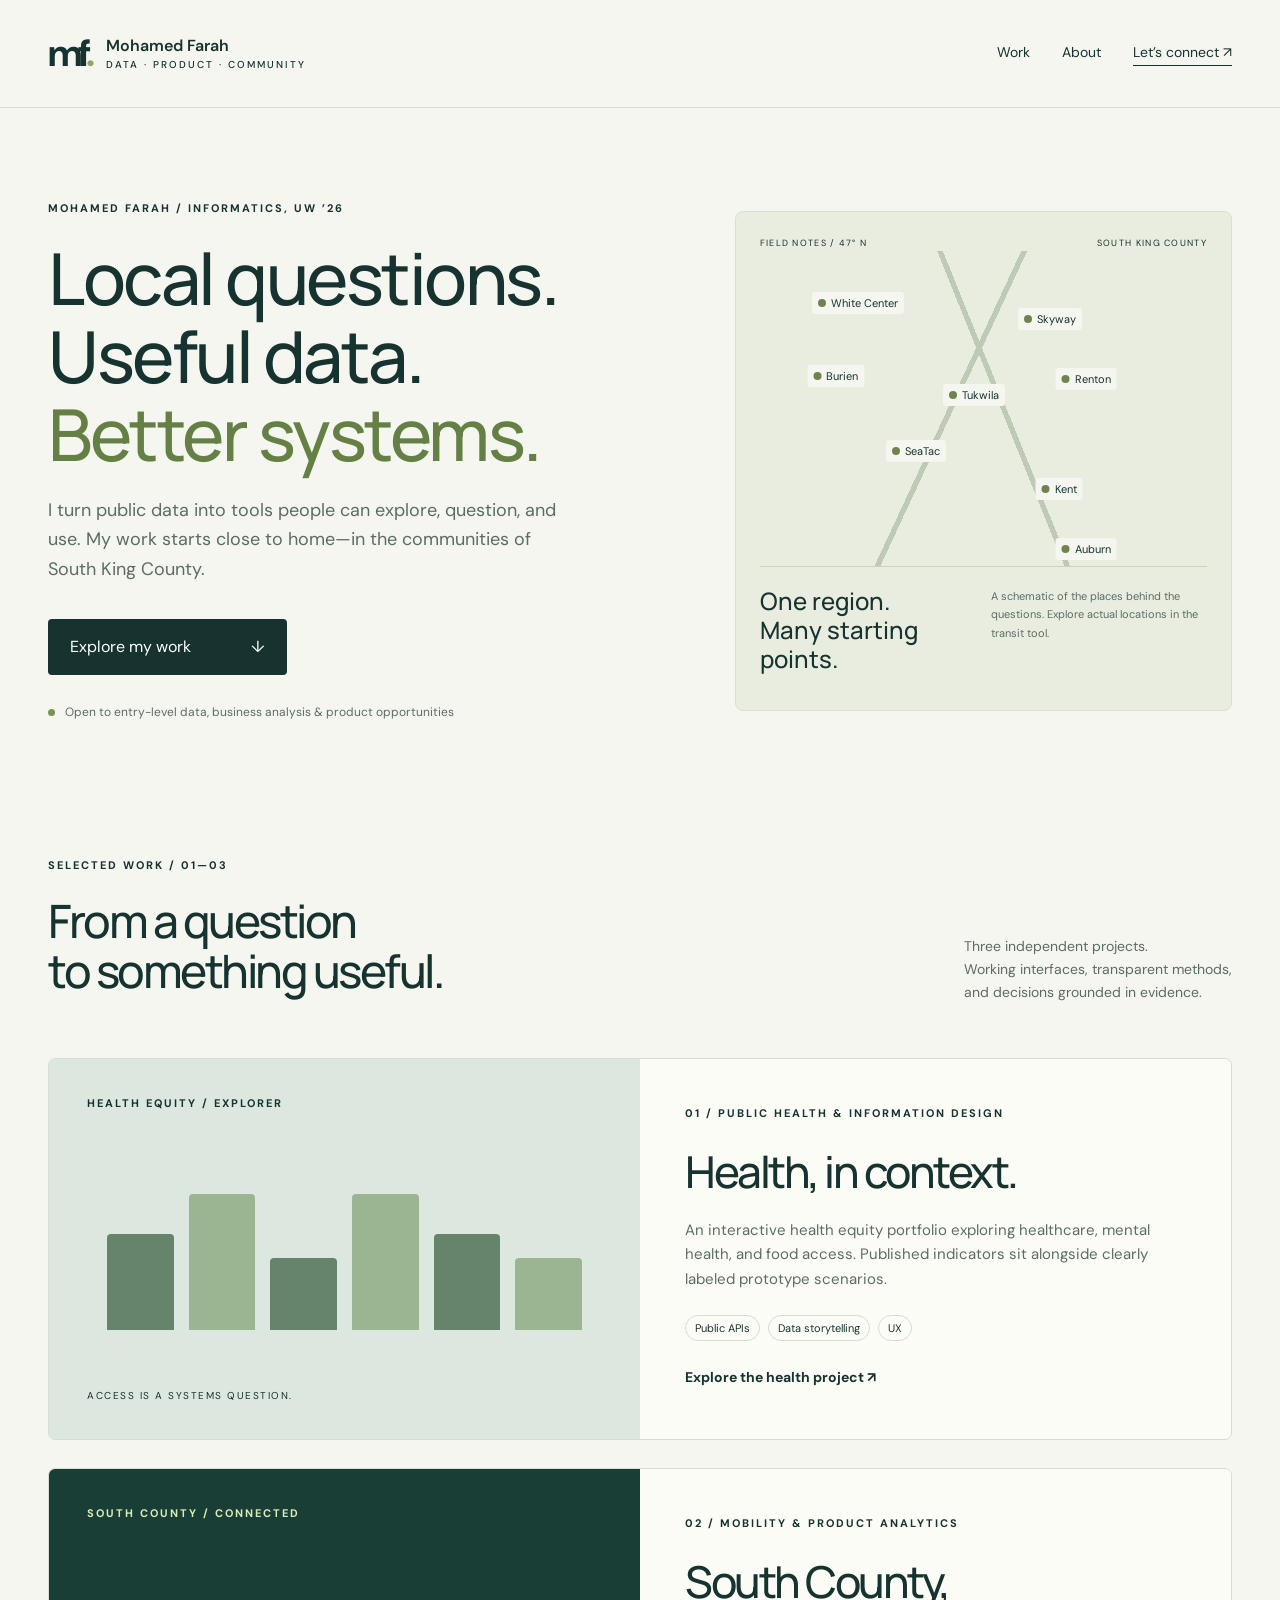
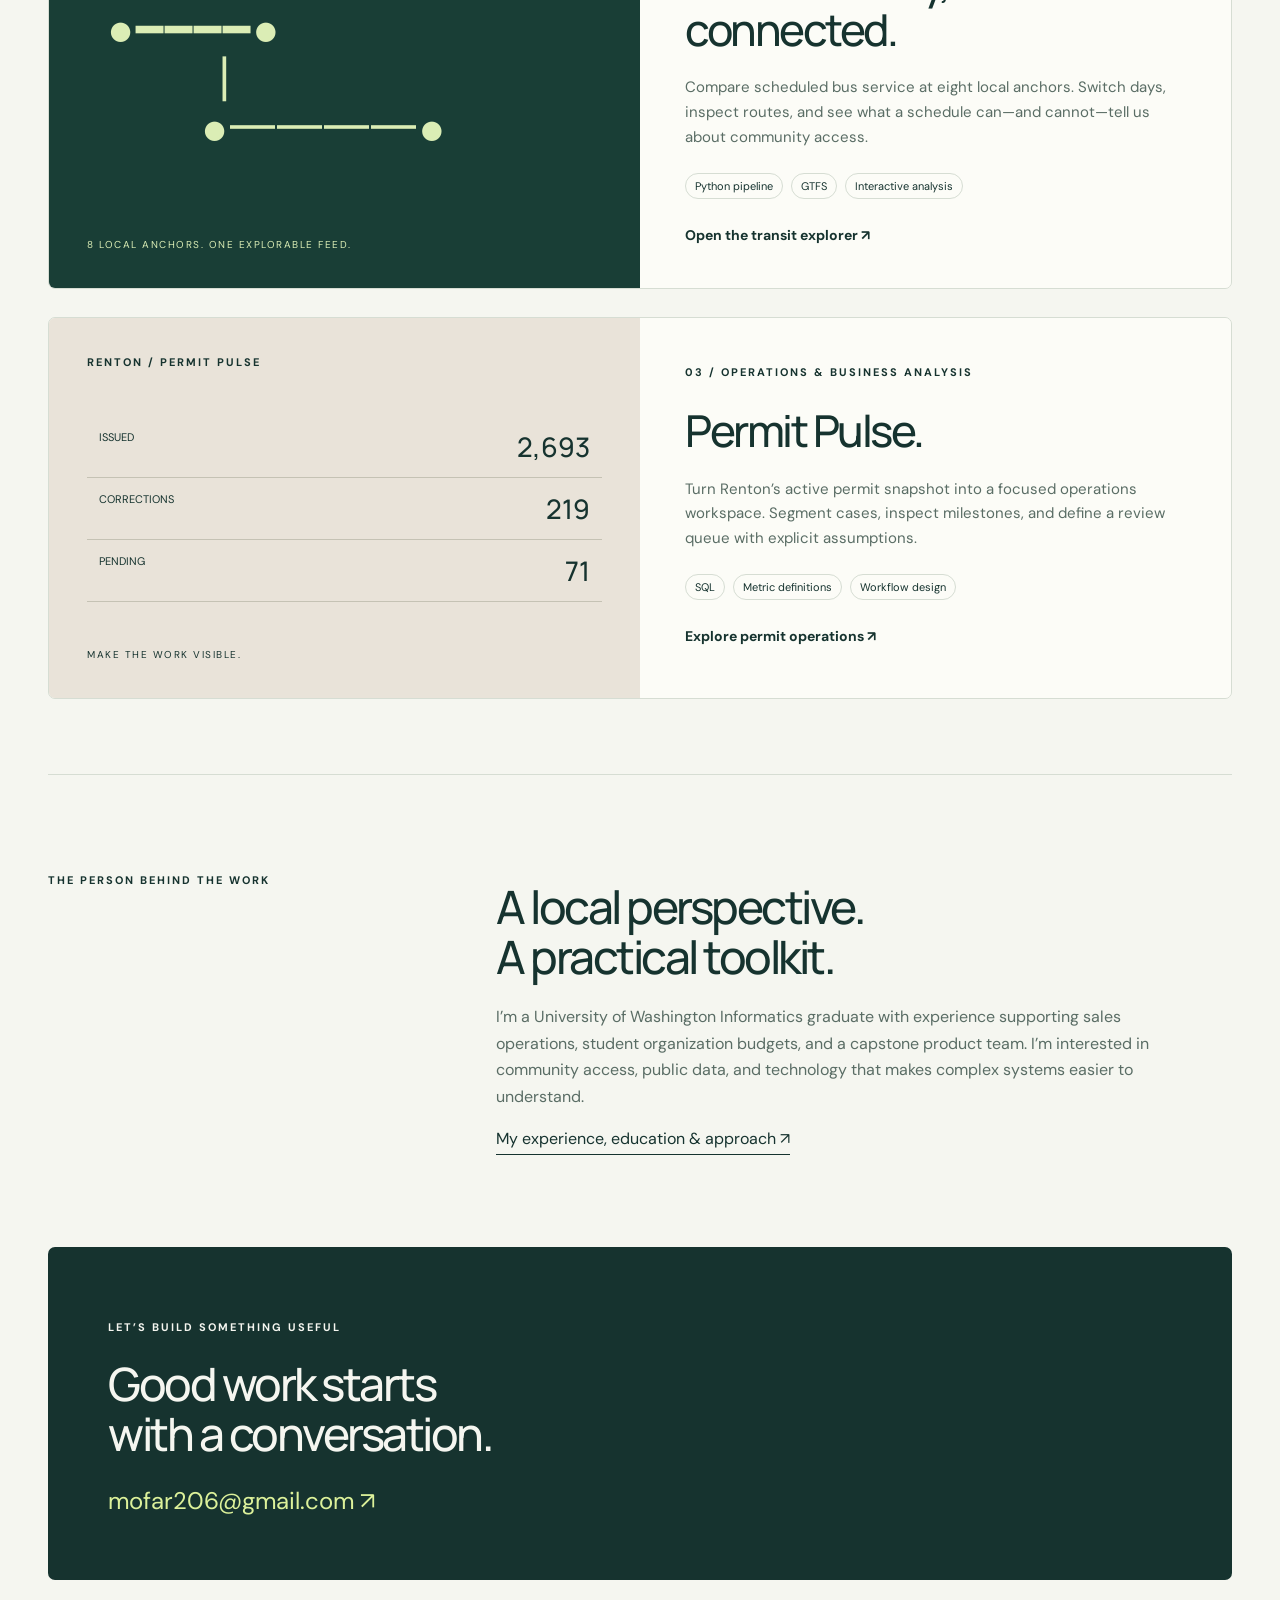
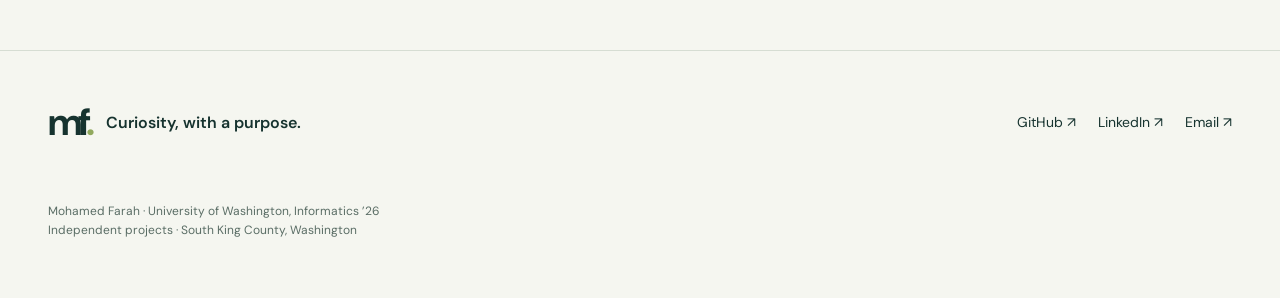
==== commit 292a416a: "Add three-project portfolio with South King County transit and Renton permit explorers" ====
--- a/index.html
+++ b/index.html
@@ -1 +1 @@
-<!DOCTYPE html><html lang="en"><head><meta charset="utf-8"><meta name="viewport" content="width=device-width,initial-scale=1"><meta name="description" content="Three interactive case studies exploring healthcare access, mental health resources, and food access in King County."><meta name="theme-color" content="#10282b"><title>Health Equity, Explored — Mohamed Farah</title><link rel="icon" href="favicon.svg" type="image/svg+xml"><link rel="preconnect" href="https://rsms.me"><link rel="stylesheet" href="https://rsms.me/inter/inter.css"><link rel="stylesheet" href="shared.css"><script src="data.js" defer></script><script src="app.js" defer></script></head><body><a class="skip" href="#main">Skip to content</a><header class="site-header"><a class="brand" href="index.html"><span class="monogram">mf</span><span>Mohamed Farah<span class="brand-sub">INFORMATICS & PUBLIC DATA</span></span></a><nav aria-label="Main navigation"><a href="index.html#work" aria-current="page">Selected work</a><a href="about.html" >About me</a><a class="nav-github" href="https://github.com/mofar206/Health-Portfolio" target="_blank" rel="noopener noreferrer">GitHub <span aria-hidden="true">↗</span></a></nav></header><main id="main"><section class="home-hero"><div class="hero-copy"><p class="eyebrow light">A PUBLIC DATA PORTFOLIO <span>01—03</span></p><h1>Behind every<br>data point,<br><em>a community.</em></h1><p class="hero-description">I’m Mohamed, a UW Informatics graduate exploring how better information can make local health systems more accessible.</p><a class="button lime" href="#work">Explore the work <span aria-hidden="true">↘</span></a><div class="hero-location"><span class="cross" aria-hidden="true">+</span> King County, Washington <span>47.49° N / 121.81° W</span></div></div><div class="hero-visual"><div class="visual-top"><span>THE ACCESS OBSERVATORY</span><span class="small-pill">INTERACTIVE PREVIEW</span></div><div class="visual-title"><p>One county.<br><strong>Different experiences.</strong></p><span class="visual-index" id="preview-index">01</span></div><div class="segmented" aria-label="Select data preview"><button class="active" type="button" data-preview="health" aria-pressed="true">Healthcare</button><button type="button" data-preview="mental" aria-pressed="false">Mental health</button><button type="button" data-preview="food" aria-pressed="false">Food access</button></div><div class="preview-chart" id="preview-chart" aria-live="polite"><div class="chart-heading"><span>Uninsured population</span><span>%</span></div><div class="bar-chart "><div class="bar-row"><span>Tukwila</span><div class="bar-track"><i style="--width:85%"></i></div><strong>34%</strong></div><div class="bar-row"><span>Federal Way</span><div class="bar-track"><i style="--width:80%"></i></div><strong>32%</strong></div><div class="bar-row"><span>Rainier Valley</span><div class="bar-track"><i style="--width:55.00000000000001%"></i></div><strong>22%</strong></div><div class="bar-row"><span>Northgate</span><div class="bar-track"><i style="--width:35%"></i></div><strong>14%</strong></div><div class="bar-row"><span>Bellevue</span><div class="bar-track"><i style="--width:15%"></i></div><strong>6%</strong></div></div><div class="chart-axis"><span>0</span><span>20</span><span>40%</span></div></div><div class="visual-bottom"><span>Illustrative neighborhood data<br><small>Explore the method and limitations in each study.</small></span><a id="preview-link" href="project1.html" aria-label="Open healthcare access case study">↗</a></div></div></section><div class="credentials"><span>INFORMATION INTO UNDERSTANDING</span><p>Public data APIs</p><span aria-hidden="true">/</span><p>Interactive analysis</p><span aria-hidden="true">/</span><p>Human-centered systems</p></div><section id="work" class="section work-section"><div class="section-heading"><div><p class="eyebrow">SELECTED WORK / 2026</p><h2>Three lenses on<br>health equity.</h2></div><p>Explore the question, interact with the data, and see how each investigation becomes a system design opportunity.</p></div><a class="project-card featured" href="project1.html"><div class="project-copy"><p class="eyebrow">01 / HEALTHCARE ACCESS</p><h3>Care starts with<br>getting through<br>the door.</h3><p>Exploring insurance coverage and clinic access across King County’s communities.</p><div class="tags"><span>ZIP code explorer</span><span>Census API</span><span>Information design</span></div><span class="text-link">Explore case study <span>↗</span></span></div><div class="project-art health-art"><div class="mini-top"><span>NEIGHBORHOOD COMPARISON</span><span>01 / 03</span></div><div class="comparison-poster"><div><span>Federal Way</span><strong>32<span>%</span></strong><p>Uninsured · sample</p></div><span class="comparison-rule" aria-hidden="true"></span><div><span>Bellevue</span><strong>6<span>%</span></strong><p>Uninsured · sample</p></div></div><div class="poster-bars" aria-hidden="true"><i style="height:88%"></i><i style="height:82%"></i><i style="height:69%"></i><i style="height:57%"></i><i style="height:43%"></i><i style="height:29%"></i><i style="height:18%"></i></div><div class="mini-bottom"><span>ILLUSTRATIVE DATA</span><span>Every place tells a different story.</span></div></div></a><div class="project-pair"><a class="project-card" href="project2.html"><div class="project-art mental-art"><div class="mini-top"><span>BEHAVIORAL HEALTH</span><span>02 / 03</span></div><div class="density-graphic" aria-hidden="true"><i class="filled"></i><i class="filled"></i><i class="filled"></i><i class="filled"></i><i class="filled"></i><i class="filled"></i><i class="filled"></i><i class="filled"></i><i class="filled"></i><i class="filled"></i><i class="filled"></i><i class="filled"></i><i class="filled"></i><i class="filled"></i><i class=""></i><i class=""></i><i class=""></i><i class=""></i><i class=""></i><i class=""></i><i class=""></i><i class=""></i><i class=""></i><i class=""></i><i class=""></i><i class=""></i><i class=""></i><i class=""></i><i class=""></i><i class=""></i><i class=""></i><i class=""></i><i class=""></i><i class=""></i><i class=""></i><i class=""></i><i class=""></i><i class=""></i><i class=""></i><i class=""></i><i class=""></i><i class=""></i><i class=""></i><i class=""></i><i class=""></i><i class=""></i><i class=""></i><i class=""></i><i class=""></i><i class=""></i><i class=""></i><i class=""></i><i class=""></i><i class=""></i><i class=""></i><i class=""></i><i class=""></i><i class=""></i><i class=""></i><i class=""></i><i class=""></i><i class=""></i><i class=""></i><i class=""></i><i class=""></i><i class=""></i><i class=""></i><i class=""></i><i class=""></i><i class=""></i><i class=""></i><i class=""></i></div><div class="mini-bottom"><span>PROVIDER DENSITY</span><span>Capacity is more than a count.</span></div></div><div class="project-copy"><p class="eyebrow">02 / MENTAL HEALTH</p><h3>When support<br>is out of reach.</h3><p>An interactive look at the relationship between population and behavioral health facilities.</p><div class="tags"><span>Provider explorer</span><span>CDC PLACES</span><span>Ratio analysis</span></div><span class="text-link">Explore case study <span>↗</span></span></div></a><a class="project-card" href="project3.html"><div class="project-art food-art"><div class="mini-top"><span>FOOD SYSTEMS & HEALTH</span><span>03 / 03</span></div><div class="distance-graphic"><div class="distance-line"><span>Skyway</span><i style="--width:88%"></i><strong>2.1 mi</strong></div><div class="distance-line"><span>Bellevue</span><i style="--width:17%"></i><strong>0.4 mi</strong></div><p>Distance to supermarket · illustrative data</p></div><div class="mini-bottom"><span>FOOD ACCESS</span><span>What does distance cost a community?</span></div></div><div class="project-copy"><p class="eyebrow">03 / FOOD ACCESS</p><h3>A healthier life.<br>A longer trip.</h3><p>Comparing grocery access, poverty, and health indicators across neighborhood scenarios.</p><div class="tags"><span>Side-by-side comparison</span><span>Food systems</span><span>Public health</span></div><span class="text-link">Explore case study <span>↗</span></span></div></a></div></section><section class="about-teaser section"><p class="eyebrow">THE PERSON BEHIND THE PROJECTS</p><div><h2>Curious about systems.<br><em>Grounded in community.</em></h2><p>My work brings together public-data analysis, product thinking, and information systems. These projects start with questions about the communities around me.</p><a class="button outline" href="about.html">More about me <span>↗</span></a></div></section></main><footer class="footer"><div><a class="footer-name" href="index.html">Mohamed Farah<span>·</span></a><p>Exploring public data. Designing for people.</p></div><div class="footer-links"><a href="mailto:mofar206@gmail.com">Email ↗</a><a href="https://linkedin.com/in/mofar206" target="_blank" rel="noopener noreferrer">LinkedIn ↗</a><a href="https://github.com/mofar206/Health-Portfolio" target="_blank" rel="noopener noreferrer">GitHub ↗</a></div><div class="footer-bottom"><span>University of Washington · Informatics, 2026</span><span>Independent portfolio · King County, WA</span></div></footer></body></html>+<!doctype html><html lang="en"><head><meta charset="utf-8"><meta name="viewport" content="width=device-width, initial-scale=1"><title>Data, product & community — Mohamed Farah</title><meta name="description" content="Mohamed Farah’s portfolio: local questions, public data, and useful digital products."><link rel="icon" href="favicon.svg"><link rel="stylesheet" href="portfolio.css"></head><body><a class="skip" href="#main">Skip to content</a><header><a class="brand" href="index.html"><b>mf<span>.</span></b><span>Mohamed Farah<small>DATA · PRODUCT · COMMUNITY</small></span></a><nav><a href="index.html#work">Work</a><a href="about.html">About</a><a href="mailto:mofar206@gmail.com">Let’s connect ↗</a></nav></header><main id="main"><section class="hero"><div><p class="eyebrow">MOHAMED FARAH / INFORMATICS, UW ’26</p><h1>Local questions.<br>Useful data.<br><em>Better systems.</em></h1><p class="intro">I turn public data into tools people can explore, question, and use. My work starts close to home—in the communities of South King County.</p><a class="button" href="#work">Explore my work <span>↓</span></a><p class="availability"><i></i> Open to entry-level data, business analysis & product opportunities</p></div><div class="atlas" aria-label="Eight communities represented in the transit project"><div class="atlas-top"><span>FIELD NOTES / 47° N</span><span>SOUTH KING COUNTY</span></div><div class="route-art"><span style="--x:22%;--y:13%">White Center</span><span style="--x:65%;--y:18%">Skyway</span><span style="--x:17%;--y:36%">Burien</span><span style="--x:48%;--y:42%">Tukwila</span><span style="--x:73%;--y:37%">Renton</span><span style="--x:35%;--y:60%">SeaTac</span><span style="--x:67%;--y:72%">Kent</span><span style="--x:73%;--y:91%">Auburn</span></div><div class="atlas-bottom"><strong>One region.<br>Many starting points.</strong><p>A schematic of the places behind the questions. Explore actual locations in the transit tool.</p></div></div></section><section id="work"><div class="section-title"><div><p class="eyebrow">SELECTED WORK / 01—03</p><h2>From a question<br>to something useful.</h2></div><p>Three independent projects.<br>Working interfaces, transparent methods,<br>and decisions grounded in evidence.</p></div><a class="project health" href="health.html"><div class="project-art"><span class="art-label">HEALTH EQUITY / EXPLORER</span><div class="health-bars"><i></i><i></i><i></i><i></i><i></i><i></i></div><span>ACCESS IS A SYSTEMS QUESTION.</span></div><div class="project-copy"><span class="eyebrow">01 / PUBLIC HEALTH & INFORMATION DESIGN</span><h3>Health, in context.</h3><p>An interactive health equity portfolio exploring healthcare, mental health, and food access. Published indicators sit alongside clearly labeled prototype scenarios.</p><div class="tags"><span>Public APIs</span><span>Data storytelling</span><span>UX</span></div><strong>Explore the health project ↗</strong></div></a><a class="project transit" href="transit.html"><div class="project-art"><span class="art-label">SOUTH COUNTY / CONNECTED</span><div class="transit-art">●━━━━●<br>　　┃<br>　　●━━━━●</div><span>8 LOCAL ANCHORS. ONE EXPLORABLE FEED.</span></div><div class="project-copy"><span class="eyebrow">02 / MOBILITY & PRODUCT ANALYTICS</span><h3>South County,<br>connected.</h3><p>Compare scheduled bus service at eight local anchors. Switch days, inspect routes, and see what a schedule can—and cannot—tell us about community access.</p><div class="tags"><span>Python pipeline</span><span>GTFS</span><span>Interactive analysis</span></div><strong>Open the transit explorer ↗</strong></div></a><a class="project permits" href="permits.html"><div class="project-art"><span class="art-label">RENTON / PERMIT PULSE</span><div class="permit-art"><div>ISSUED <b>2,693</b></div><div>CORRECTIONS <b>219</b></div><div>PENDING <b>71</b></div></div><span>MAKE THE WORK VISIBLE.</span></div><div class="project-copy"><span class="eyebrow">03 / OPERATIONS & BUSINESS ANALYSIS</span><h3>Permit Pulse.</h3><p>Turn Renton’s active permit snapshot into a focused operations workspace. Segment cases, inspect milestones, and define a review queue with explicit assumptions.</p><div class="tags"><span>SQL</span><span>Metric definitions</span><span>Workflow design</span></div><strong>Explore permit operations ↗</strong></div></a></section><section class="about-strip"><p class="eyebrow">THE PERSON BEHIND THE WORK</p><div><h2>A local perspective.<br>A practical toolkit.</h2><p>I’m a University of Washington Informatics graduate with experience supporting sales operations, student organization budgets, and a capstone product team. I’m interested in community access, public data, and technology that makes complex systems easier to understand.</p><a class="text-link" href="about.html">My experience, education & approach ↗</a></div></section><section class="contact"><p class="eyebrow">LET’S BUILD SOMETHING USEFUL</p><h2>Good work starts<br>with a conversation.</h2><a href="mailto:mofar206@gmail.com">mofar206@gmail.com ↗</a></section></main><footer><a class="brand" href="index.html"><b>mf<span>.</span></b><span>Curiosity, with a purpose.</span></a><div><a href="https://github.com/mofar206/Health-Portfolio">GitHub ↗</a><a href="https://linkedin.com/in/mofar206">LinkedIn ↗</a><a href="mailto:mofar206@gmail.com">Email ↗</a></div><p>Mohamed Farah · University of Washington, Informatics ’26<br>Independent projects · South King County, Washington</p></footer></body></html>
--- a/portfolio.css
+++ b/portfolio.css
@@ -0,0 +1,2 @@
+@import url('https://fonts.googleapis.com/css2?family=DM+Sans:wght@400;500;600;700&family=Manrope:wght@400;500;600;700;800&display=swap');
+:root{--ink:#16332f;--paper:#f5f6f0;--muted:#5a6d65;--line:#d6ddd3;--lime:#dcf19a}*{box-sizing:border-box}html{scroll-behavior:smooth}body{margin:0;background:var(--paper);color:var(--ink);font:16px/1.65 'DM Sans',sans-serif}a{color:inherit;text-decoration:none}button,input,select{font:inherit}a:focus-visible,button:focus-visible,input:focus-visible,select:focus-visible{outline:3px solid #d16d26;outline-offset:4px}header,main,footer{max-width:1320px;margin:auto}header{height:108px;display:flex;align-items:center;justify-content:space-between;padding:0 48px;border-bottom:1px solid var(--line)}.brand{display:flex;align-items:center;gap:15px;font-weight:600;line-height:1.4}.brand b{font-size:38px;letter-spacing:-4px}.brand b span{color:#91a95e}.brand small{display:block;font-size:10px;letter-spacing:2px;font-weight:500}nav{display:flex;gap:32px;font-size:14px}nav a:last-child{border-bottom:1px solid}main{padding:0 48px}.hero{display:grid;grid-template-columns:1.25fr 1fr;gap:65px;align-items:center;padding:80px 0 90px}.eyebrow,.art-label{font-size:11px;font-weight:700;letter-spacing:2px}h1,h2,h3{font-family:Manrope,sans-serif;line-height:1.09;letter-spacing:-2.5px;font-weight:500;margin:22px 0}h1{font-size:clamp(48px,5.6vw,76px)}h2{font-size:46px}h3{font-size:44px}em{font-style:normal;color:#658044}.intro{font-size:18px;max-width:510px;color:var(--muted)}.button{display:inline-flex;background:var(--ink);color:white;gap:60px;padding:15px 22px;border-radius:4px;margin:16px 0}.availability{font-size:12px;color:var(--muted);max-width:430px}.availability i{display:inline-block;width:7px;height:7px;border-radius:50%;background:#789452;margin-right:7px}.atlas{background:#e9eddf;border:1px solid #d8dfcc;border-radius:8px;padding:24px;min-height:500px}.atlas-top{display:flex;justify-content:space-between;font-size:9px;letter-spacing:1.3px}.route-art{height:315px;position:relative;background:linear-gradient(115deg,transparent 44%,#becab5 44%,#becab5 45%,transparent 45%),linear-gradient(68deg,transparent 53%,#becab5 53%,#becab5 54%,transparent 54%)}.route-art span{position:absolute;left:var(--x);top:var(--y);font-size:11px;background:#f5f6f0;padding:2px 6px;border-radius:3px;transform:translateX(-50%);white-space:nowrap}.route-art span:before{content:'';width:8px;height:8px;background:#70834f;display:inline-block;border-radius:50%;margin-right:5px}.atlas-bottom{display:grid;grid-template-columns:1fr 1fr;border-top:1px solid #cbd3be;padding-top:20px;gap:15px}.atlas-bottom strong{font:500 24px/1.2 Manrope}.atlas-bottom p{font-size:11px;margin:0;color:var(--muted)}.section-title{display:flex;justify-content:space-between;align-items:end;margin:20px 0 40px}.section-title p:last-child{color:var(--muted);font-size:14px}.project{display:grid;grid-template-columns:1fr 1fr;border:1px solid var(--line);border-radius:7px;overflow:hidden;margin-bottom:28px;transition:transform .2s,box-shadow .2s}.project:hover{transform:translateY(-3px);box-shadow:0 15px 35px #17342d0d}.project-art{padding:35px 38px;display:flex;min-height:380px;flex-direction:column;justify-content:space-between}.project-art>span:last-child{font-size:10px;letter-spacing:1.5px}.health .project-art{background:#dce8df}.transit .project-art{background:#193e36;color:#dbedb5}.permits .project-art{background:#e9e3d9}.project-copy{padding:40px 45px;background:#fcfcf7}.project-copy p{color:var(--muted);font-size:15px}.project-copy strong{font-size:14px}.tags{display:flex;gap:8px;flex-wrap:wrap;margin:23px 0}.tags span{font-size:11px;border:1px solid var(--line);padding:3px 9px;border-radius:20px}.health-bars{height:160px;display:flex;align-items:end;gap:15px;padding:0 20px}.health-bars i{flex:1;background:#64846b;height:60%;border-radius:4px 4px 0 0}.health-bars i:nth-child(2n){height:85%;background:#9bb591}.health-bars i:nth-child(3n){height:45%}.transit-art{font-size:45px;line-height:1.1;padding:20px;letter-spacing:2px}.permit-art div{display:flex;justify-content:space-between;border-bottom:1px solid #c5c2b4;padding:12px;font-size:11px}.permit-art b{font:500 27px Manrope}.about-strip{display:grid;grid-template-columns:1fr 2fr;gap:80px;border-top:1px solid var(--line);padding:85px 0;margin-top:75px}.about-strip p:not(.eyebrow){color:var(--muted);max-width:660px}.text-link{border-bottom:1px solid;padding-bottom:5px}.contact{background:var(--ink);color:var(--paper);padding:60px;margin:10px 0 70px;border-radius:7px}.contact a{font-size:24px;color:var(--lime)}footer{padding:45px 48px;display:flex;gap:40px;flex-wrap:wrap;border-top:1px solid var(--line);align-items:center}footer>div{display:flex;gap:22px;margin-left:auto;font-size:14px}footer p{width:100%;font-size:12px;color:var(--muted)}.skip{position:absolute;left:-10000px}.skip:focus{left:10px;top:10px;background:white;z-index:9999}.app-heading{padding:42px 0 24px}.app-heading h1{font-size:52px;margin:14px 0}.app-heading>p:last-child{max-width:790px;color:var(--muted)}.back{font-size:13px}.snapshot{display:inline-block;background:#e6ecdd;padding:6px 10px;border-radius:4px;font-size:12px}.workspace{background:#fffefa;border:1px solid var(--line);border-radius:8px;padding:26px;margin:10px 0 40px}.controls{display:flex;gap:18px;flex-wrap:wrap}.controls label{flex:1;min-width:160px;font-size:12px;font-weight:700}.controls select,.controls input{display:block;width:100%;margin-top:6px;padding:10px;border:1px solid #bcc9be;border-radius:4px;background:white;font-size:14px;color:var(--ink)}.metrics{display:grid;grid-template-columns:repeat(3,1fr);gap:15px;margin:24px 0}.metric{padding:18px;background:#eef2e7;border-radius:5px}.metric b{display:block;font:500 36px Manrope;letter-spacing:-1px}.metric span{font-size:12px;color:var(--muted)}.split{display:grid;grid-template-columns:1fr 1.3fr;gap:28px}.hub-list{display:grid;grid-template-columns:1fr 1fr;gap:8px}.hub-list button{background:#f4f5ed;border:1px solid var(--line);text-align:left;padding:13px;color:var(--ink);cursor:pointer;border-radius:4px}.hub-list button[aria-pressed=true]{background:var(--ink);color:var(--lime)}.hub-list small{display:block;font-size:11px}.chart{height:180px;display:flex;align-items:end;gap:4px;padding-top:22px;border-bottom:1px solid var(--line)}.chart div{flex:1;background:#8ba878;min-height:2px;position:relative}.chart div:hover{background:#345f4c}.chart-labels{display:flex;justify-content:space-between;font-size:11px;color:var(--muted)}h4{font-size:16px;margin:18px 0 8px}.note{font-size:12px;color:var(--muted)}.table-wrap{overflow:auto;margin:20px 0}table{border-collapse:collapse;width:100%;font-size:13px;white-space:nowrap;text-align:left}th{font-weight:600;color:var(--muted);font-size:11px;text-transform:uppercase;letter-spacing:.5px}td,th{padding:13px 12px;border-bottom:1px solid var(--line)}tbody tr:hover{background:#f3f5ea}.pill{padding:4px 8px;border-radius:20px;background:#e7ecde;font-size:11px}.toolbar{display:flex;align-items:center;justify-content:space-between;gap:15px;flex-wrap:wrap}.small-button{padding:8px 14px;background:var(--ink);color:white;border:0;border-radius:4px;cursor:pointer;font-size:13px}.small-button:disabled{opacity:.4}.case-notes{display:grid;grid-template-columns:repeat(3,1fr);gap:30px;margin:60px 0}.case-notes h3{font-size:25px;letter-spacing:-.8px}.case-notes p,.case-notes li{font-size:14px;color:var(--muted)}.sources{padding:24px;background:#e9eedf;border-radius:6px;margin-bottom:60px;font-size:13px}.sources a{text-decoration:underline}.error{padding:20px;background:#fff0de}dialog{border:1px solid var(--line);border-radius:8px;padding:30px;max-width:550px;width:90%;color:var(--ink)}dialog::backdrop{background:#102b2590}dialog h3{font-size:27px;letter-spacing:-1px}.milestone{border-left:2px solid #b1c19d;padding:12px 18px}.milestone b{display:block}.status-bars{display:flex;gap:8px;flex-wrap:wrap;margin:18px 0}.status-bars button{border:1px solid var(--line);background:#eef2e7;padding:8px 14px;cursor:pointer;border-radius:4px;font-size:12px}.status-bars button[aria-pressed=true]{background:var(--ink);color:white}@media(max-width:850px){header{padding:0 22px;height:90px}main{padding:0 22px}nav{gap:15px}nav a:last-child{display:none}.hero{grid-template-columns:1fr;padding:45px 0;gap:30px}.atlas{min-height:440px}.project{grid-template-columns:1fr}.project-art{min-height:280px}.project-copy{padding:28px}.section-title{display:block}h2{font-size:36px}.about-strip{grid-template-columns:1fr;gap:10px;padding:45px 0}.contact{padding:30px}.contact a{font-size:19px}.split,.case-notes{grid-template-columns:1fr}.metrics{gap:8px}.metric{padding:12px}.metric b{font-size:27px}.workspace{padding:16px}.app-heading h1{font-size:40px}footer{padding:30px 22px}.brand small{font-size:8px}h3{font-size:36px}}@media(prefers-reduced-motion:reduce){html{scroll-behavior:auto}*{transition:none!important}}
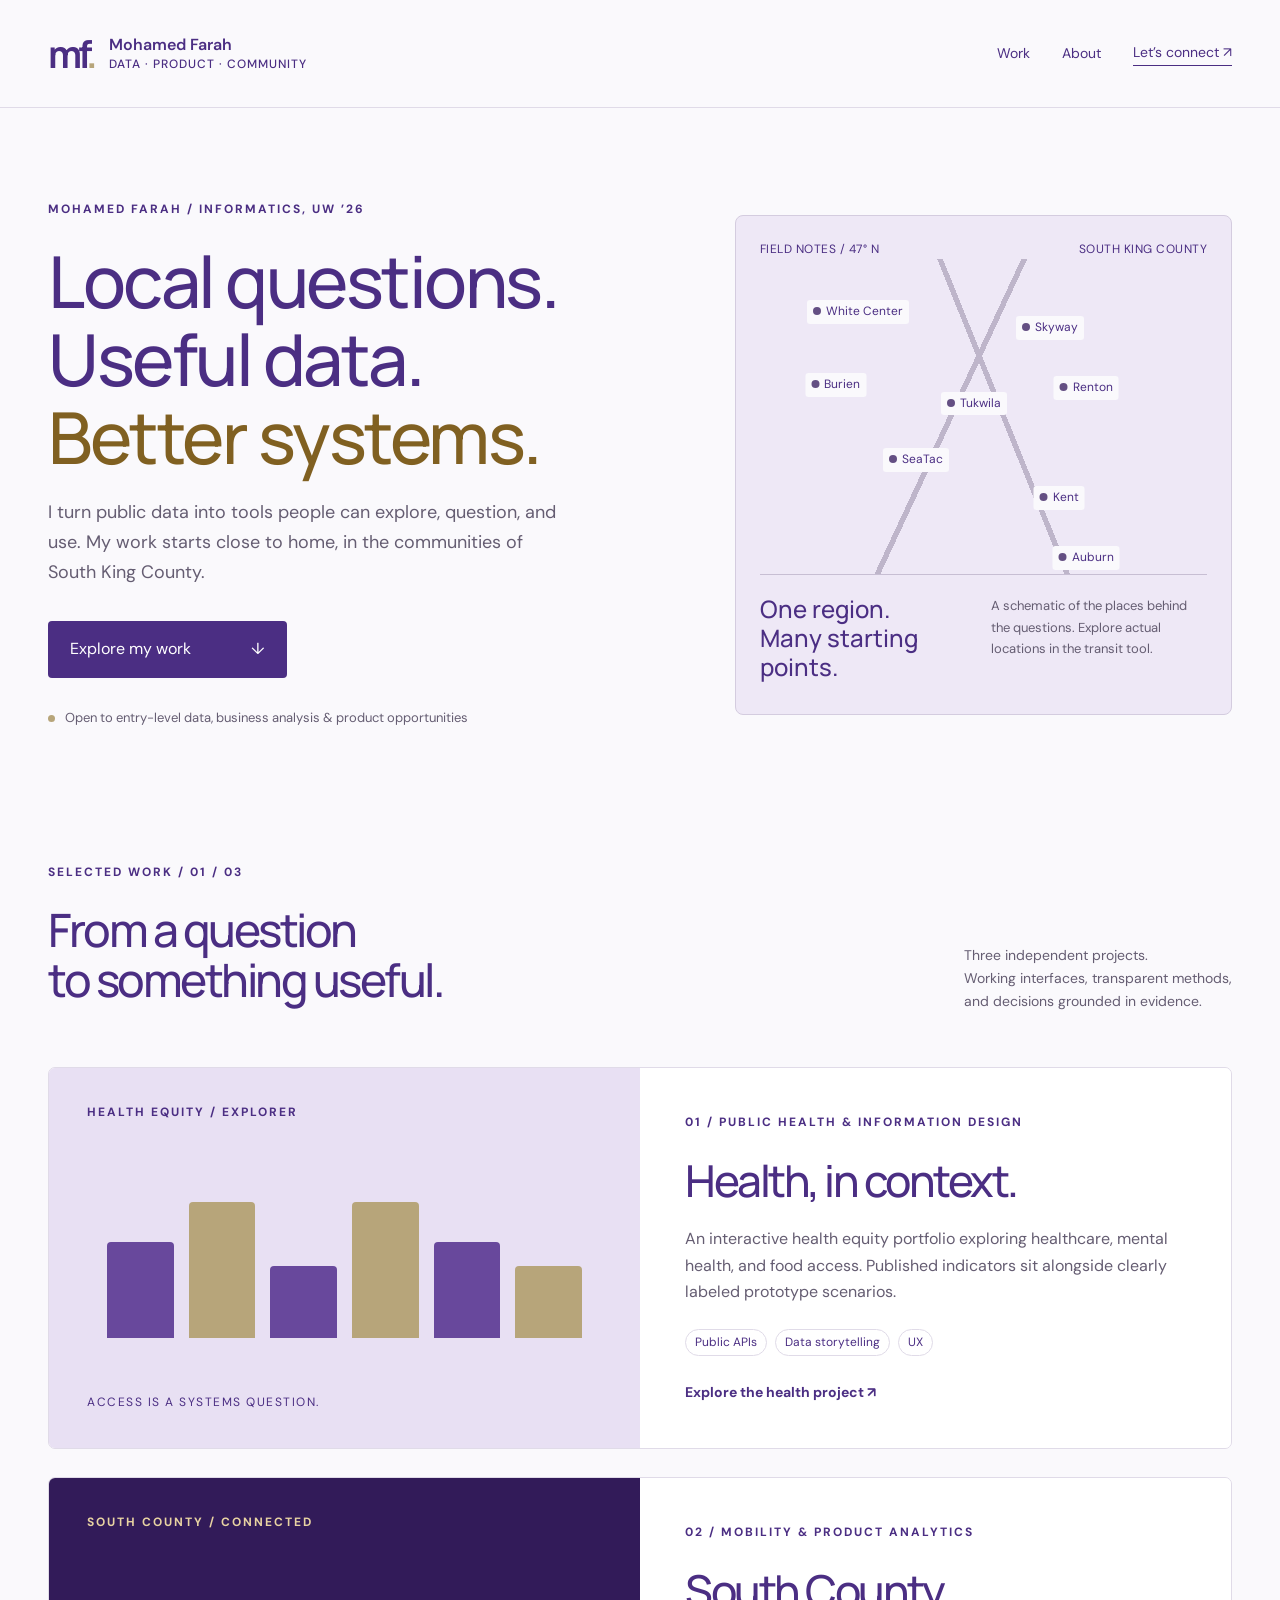
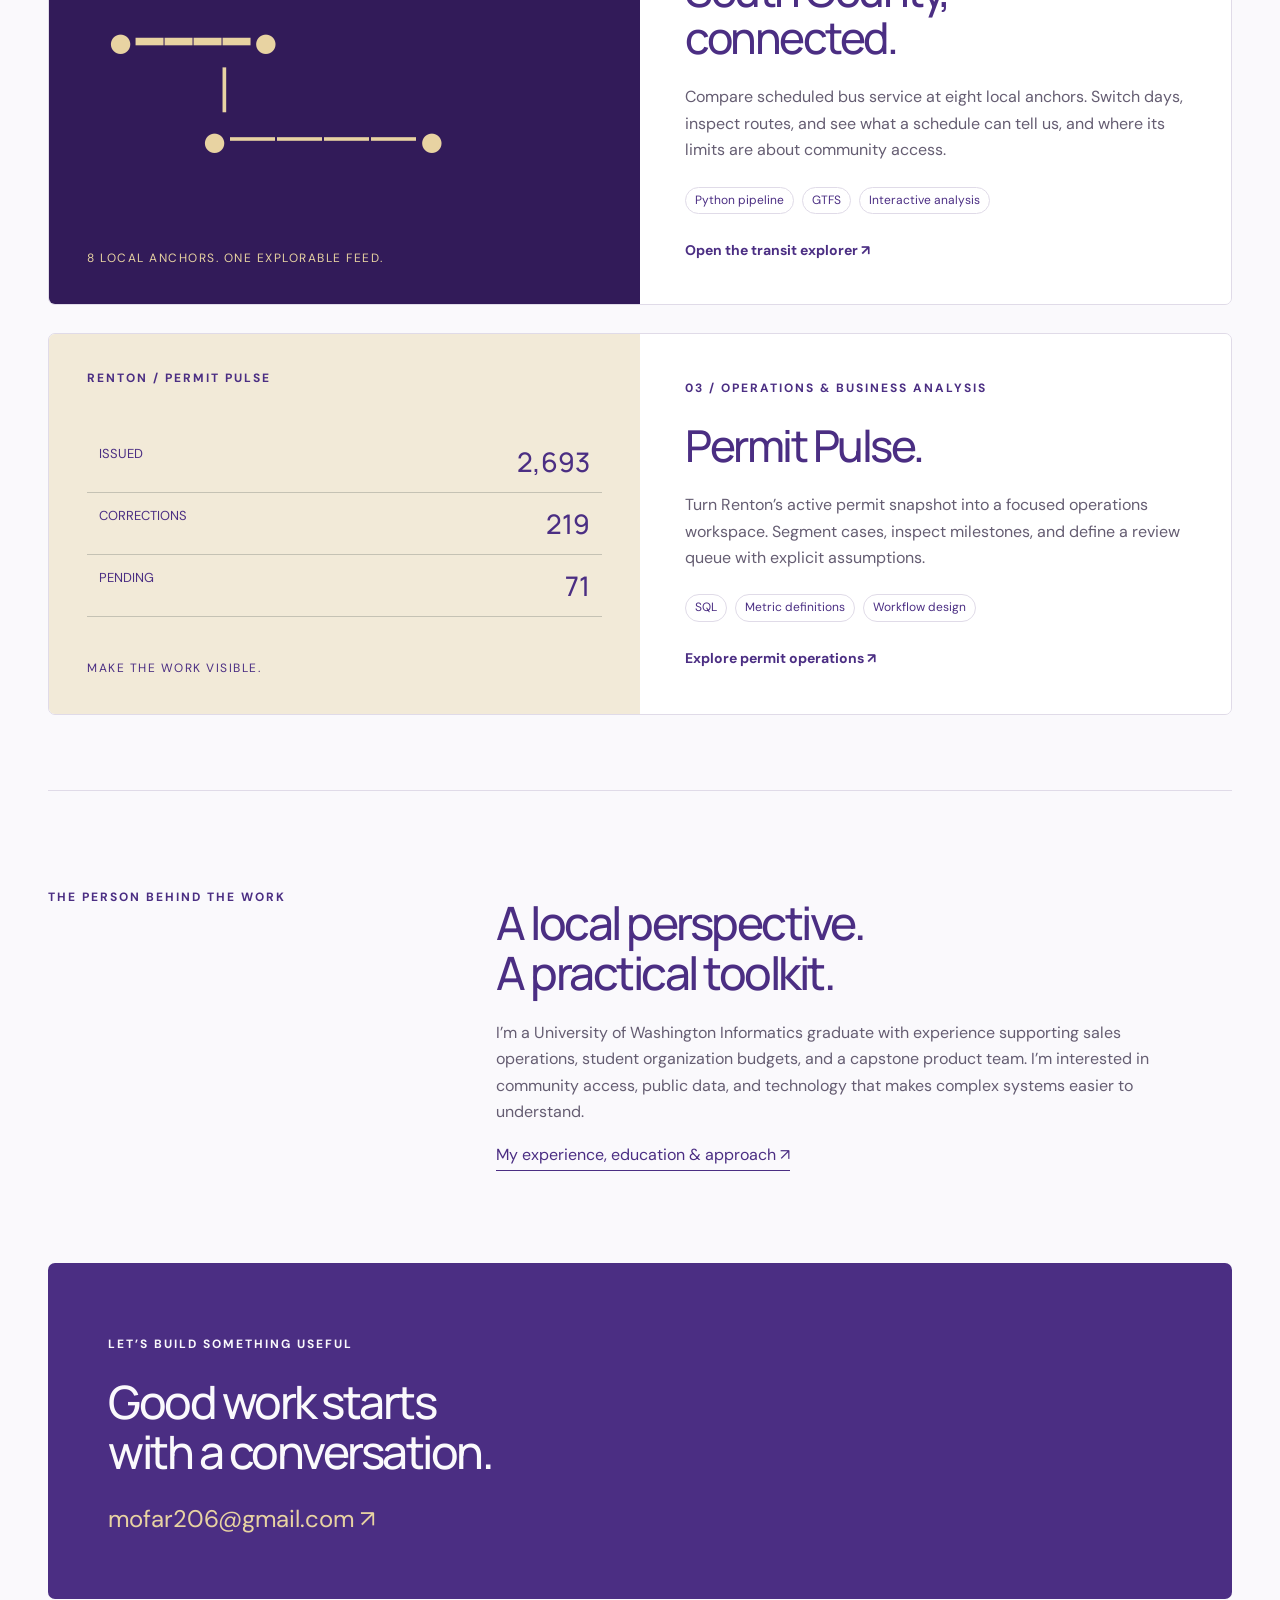
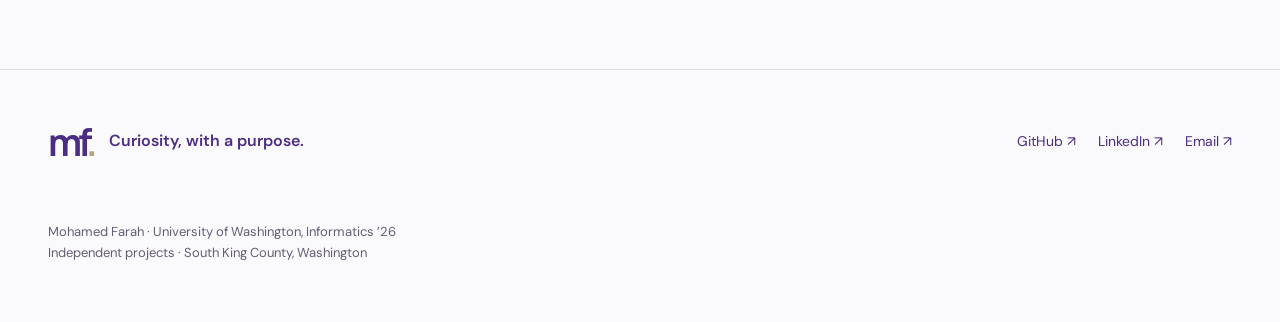
==== commit fc79c538: "Unify all portfolio pages in purple and gold; refresh About and prose" ====
--- a/index.html
+++ b/index.html
@@ -1 +1 @@
-<!doctype html><html lang="en"><head><meta charset="utf-8"><meta name="viewport" content="width=device-width, initial-scale=1"><title>Data, product & community — Mohamed Farah</title><meta name="description" content="Mohamed Farah’s portfolio: local questions, public data, and useful digital products."><link rel="icon" href="favicon.svg"><link rel="stylesheet" href="portfolio.css"></head><body><a class="skip" href="#main">Skip to content</a><header><a class="brand" href="index.html"><b>mf<span>.</span></b><span>Mohamed Farah<small>DATA · PRODUCT · COMMUNITY</small></span></a><nav><a href="index.html#work">Work</a><a href="about.html">About</a><a href="mailto:mofar206@gmail.com">Let’s connect ↗</a></nav></header><main id="main"><section class="hero"><div><p class="eyebrow">MOHAMED FARAH / INFORMATICS, UW ’26</p><h1>Local questions.<br>Useful data.<br><em>Better systems.</em></h1><p class="intro">I turn public data into tools people can explore, question, and use. My work starts close to home—in the communities of South King County.</p><a class="button" href="#work">Explore my work <span>↓</span></a><p class="availability"><i></i> Open to entry-level data, business analysis & product opportunities</p></div><div class="atlas" aria-label="Eight communities represented in the transit project"><div class="atlas-top"><span>FIELD NOTES / 47° N</span><span>SOUTH KING COUNTY</span></div><div class="route-art"><span style="--x:22%;--y:13%">White Center</span><span style="--x:65%;--y:18%">Skyway</span><span style="--x:17%;--y:36%">Burien</span><span style="--x:48%;--y:42%">Tukwila</span><span style="--x:73%;--y:37%">Renton</span><span style="--x:35%;--y:60%">SeaTac</span><span style="--x:67%;--y:72%">Kent</span><span style="--x:73%;--y:91%">Auburn</span></div><div class="atlas-bottom"><strong>One region.<br>Many starting points.</strong><p>A schematic of the places behind the questions. Explore actual locations in the transit tool.</p></div></div></section><section id="work"><div class="section-title"><div><p class="eyebrow">SELECTED WORK / 01—03</p><h2>From a question<br>to something useful.</h2></div><p>Three independent projects.<br>Working interfaces, transparent methods,<br>and decisions grounded in evidence.</p></div><a class="project health" href="health.html"><div class="project-art"><span class="art-label">HEALTH EQUITY / EXPLORER</span><div class="health-bars"><i></i><i></i><i></i><i></i><i></i><i></i></div><span>ACCESS IS A SYSTEMS QUESTION.</span></div><div class="project-copy"><span class="eyebrow">01 / PUBLIC HEALTH & INFORMATION DESIGN</span><h3>Health, in context.</h3><p>An interactive health equity portfolio exploring healthcare, mental health, and food access. Published indicators sit alongside clearly labeled prototype scenarios.</p><div class="tags"><span>Public APIs</span><span>Data storytelling</span><span>UX</span></div><strong>Explore the health project ↗</strong></div></a><a class="project transit" href="transit.html"><div class="project-art"><span class="art-label">SOUTH COUNTY / CONNECTED</span><div class="transit-art">●━━━━●<br>　　┃<br>　　●━━━━●</div><span>8 LOCAL ANCHORS. ONE EXPLORABLE FEED.</span></div><div class="project-copy"><span class="eyebrow">02 / MOBILITY & PRODUCT ANALYTICS</span><h3>South County,<br>connected.</h3><p>Compare scheduled bus service at eight local anchors. Switch days, inspect routes, and see what a schedule can—and cannot—tell us about community access.</p><div class="tags"><span>Python pipeline</span><span>GTFS</span><span>Interactive analysis</span></div><strong>Open the transit explorer ↗</strong></div></a><a class="project permits" href="permits.html"><div class="project-art"><span class="art-label">RENTON / PERMIT PULSE</span><div class="permit-art"><div>ISSUED <b>2,693</b></div><div>CORRECTIONS <b>219</b></div><div>PENDING <b>71</b></div></div><span>MAKE THE WORK VISIBLE.</span></div><div class="project-copy"><span class="eyebrow">03 / OPERATIONS & BUSINESS ANALYSIS</span><h3>Permit Pulse.</h3><p>Turn Renton’s active permit snapshot into a focused operations workspace. Segment cases, inspect milestones, and define a review queue with explicit assumptions.</p><div class="tags"><span>SQL</span><span>Metric definitions</span><span>Workflow design</span></div><strong>Explore permit operations ↗</strong></div></a></section><section class="about-strip"><p class="eyebrow">THE PERSON BEHIND THE WORK</p><div><h2>A local perspective.<br>A practical toolkit.</h2><p>I’m a University of Washington Informatics graduate with experience supporting sales operations, student organization budgets, and a capstone product team. I’m interested in community access, public data, and technology that makes complex systems easier to understand.</p><a class="text-link" href="about.html">My experience, education & approach ↗</a></div></section><section class="contact"><p class="eyebrow">LET’S BUILD SOMETHING USEFUL</p><h2>Good work starts<br>with a conversation.</h2><a href="mailto:mofar206@gmail.com">mofar206@gmail.com ↗</a></section></main><footer><a class="brand" href="index.html"><b>mf<span>.</span></b><span>Curiosity, with a purpose.</span></a><div><a href="https://github.com/mofar206/Health-Portfolio">GitHub ↗</a><a href="https://linkedin.com/in/mofar206">LinkedIn ↗</a><a href="mailto:mofar206@gmail.com">Email ↗</a></div><p>Mohamed Farah · University of Washington, Informatics ’26<br>Independent projects · South King County, Washington</p></footer></body></html>+<!doctype html><html lang="en"><head><meta charset="utf-8"><meta name="viewport" content="width=device-width, initial-scale=1"><title>Data, product & community ,  Mohamed Farah</title><meta name="description" content="Mohamed Farah’s portfolio: local questions, public data, and useful digital products."><link rel="icon" href="favicon.svg"><link rel="stylesheet" href="portfolio.css"></head><body><a class="skip" href="#main">Skip to content</a><header><a class="brand" href="index.html"><b>mf<span>.</span></b><span>Mohamed Farah<small>DATA · PRODUCT · COMMUNITY</small></span></a><nav><a href="index.html#work">Work</a><a href="about.html">About</a><a href="mailto:mofar206@gmail.com">Let’s connect ↗</a></nav></header><main id="main"><section class="hero"><div><p class="eyebrow">MOHAMED FARAH / INFORMATICS, UW ’26</p><h1>Local questions.<br>Useful data.<br><em>Better systems.</em></h1><p class="intro">I turn public data into tools people can explore, question, and use. My work starts close to home, in the communities of South King County.</p><a class="button" href="#work">Explore my work <span>↓</span></a><p class="availability"><i></i> Open to entry-level data, business analysis & product opportunities</p></div><div class="atlas" aria-label="Eight communities represented in the transit project"><div class="atlas-top"><span>FIELD NOTES / 47° N</span><span>SOUTH KING COUNTY</span></div><div class="route-art"><span style="--x:22%;--y:13%">White Center</span><span style="--x:65%;--y:18%">Skyway</span><span style="--x:17%;--y:36%">Burien</span><span style="--x:48%;--y:42%">Tukwila</span><span style="--x:73%;--y:37%">Renton</span><span style="--x:35%;--y:60%">SeaTac</span><span style="--x:67%;--y:72%">Kent</span><span style="--x:73%;--y:91%">Auburn</span></div><div class="atlas-bottom"><strong>One region.<br>Many starting points.</strong><p>A schematic of the places behind the questions. Explore actual locations in the transit tool.</p></div></div></section><section id="work"><div class="section-title"><div><p class="eyebrow">SELECTED WORK / 01 / 03</p><h2>From a question<br>to something useful.</h2></div><p>Three independent projects.<br>Working interfaces, transparent methods,<br>and decisions grounded in evidence.</p></div><a class="project health" href="health.html"><div class="project-art"><span class="art-label">HEALTH EQUITY / EXPLORER</span><div class="health-bars"><i></i><i></i><i></i><i></i><i></i><i></i></div><span>ACCESS IS A SYSTEMS QUESTION.</span></div><div class="project-copy"><span class="eyebrow">01 / PUBLIC HEALTH & INFORMATION DESIGN</span><h3>Health, in context.</h3><p>An interactive health equity portfolio exploring healthcare, mental health, and food access. Published indicators sit alongside clearly labeled prototype scenarios.</p><div class="tags"><span>Public APIs</span><span>Data storytelling</span><span>UX</span></div><strong>Explore the health project ↗</strong></div></a><a class="project transit" href="transit.html"><div class="project-art"><span class="art-label">SOUTH COUNTY / CONNECTED</span><div class="transit-art">●━━━━●<br>　　┃<br>　　●━━━━●</div><span>8 LOCAL ANCHORS. ONE EXPLORABLE FEED.</span></div><div class="project-copy"><span class="eyebrow">02 / MOBILITY & PRODUCT ANALYTICS</span><h3>South County,<br>connected.</h3><p>Compare scheduled bus service at eight local anchors. Switch days, inspect routes, and see what a schedule can tell us, and where its limits are about community access.</p><div class="tags"><span>Python pipeline</span><span>GTFS</span><span>Interactive analysis</span></div><strong>Open the transit explorer ↗</strong></div></a><a class="project permits" href="permits.html"><div class="project-art"><span class="art-label">RENTON / PERMIT PULSE</span><div class="permit-art"><div>ISSUED <b>2,693</b></div><div>CORRECTIONS <b>219</b></div><div>PENDING <b>71</b></div></div><span>MAKE THE WORK VISIBLE.</span></div><div class="project-copy"><span class="eyebrow">03 / OPERATIONS & BUSINESS ANALYSIS</span><h3>Permit Pulse.</h3><p>Turn Renton’s active permit snapshot into a focused operations workspace. Segment cases, inspect milestones, and define a review queue with explicit assumptions.</p><div class="tags"><span>SQL</span><span>Metric definitions</span><span>Workflow design</span></div><strong>Explore permit operations ↗</strong></div></a></section><section class="about-strip"><p class="eyebrow">THE PERSON BEHIND THE WORK</p><div><h2>A local perspective.<br>A practical toolkit.</h2><p>I’m a University of Washington Informatics graduate with experience supporting sales operations, student organization budgets, and a capstone product team. I’m interested in community access, public data, and technology that makes complex systems easier to understand.</p><a class="text-link" href="about.html">My experience, education & approach ↗</a></div></section><section class="contact"><p class="eyebrow">LET’S BUILD SOMETHING USEFUL</p><h2>Good work starts<br>with a conversation.</h2><a href="mailto:mofar206@gmail.com">mofar206@gmail.com ↗</a></section></main><footer><a class="brand" href="index.html"><b>mf<span>.</span></b><span>Curiosity, with a purpose.</span></a><div><a href="https://github.com/mofar206/Health-Portfolio">GitHub ↗</a><a href="https://linkedin.com/in/mofar206">LinkedIn ↗</a><a href="mailto:mofar206@gmail.com">Email ↗</a></div><p>Mohamed Farah · University of Washington, Informatics ’26<br>Independent projects · South King County, Washington</p></footer></body></html>
--- a/portfolio.css
+++ b/portfolio.css
@@ -1,2 +1,6 @@
 @import url('https://fonts.googleapis.com/css2?family=DM+Sans:wght@400;500;600;700&family=Manrope:wght@400;500;600;700;800&display=swap');
-:root{--ink:#16332f;--paper:#f5f6f0;--muted:#5a6d65;--line:#d6ddd3;--lime:#dcf19a}*{box-sizing:border-box}html{scroll-behavior:smooth}body{margin:0;background:var(--paper);color:var(--ink);font:16px/1.65 'DM Sans',sans-serif}a{color:inherit;text-decoration:none}button,input,select{font:inherit}a:focus-visible,button:focus-visible,input:focus-visible,select:focus-visible{outline:3px solid #d16d26;outline-offset:4px}header,main,footer{max-width:1320px;margin:auto}header{height:108px;display:flex;align-items:center;justify-content:space-between;padding:0 48px;border-bottom:1px solid var(--line)}.brand{display:flex;align-items:center;gap:15px;font-weight:600;line-height:1.4}.brand b{font-size:38px;letter-spacing:-4px}.brand b span{color:#91a95e}.brand small{display:block;font-size:10px;letter-spacing:2px;font-weight:500}nav{display:flex;gap:32px;font-size:14px}nav a:last-child{border-bottom:1px solid}main{padding:0 48px}.hero{display:grid;grid-template-columns:1.25fr 1fr;gap:65px;align-items:center;padding:80px 0 90px}.eyebrow,.art-label{font-size:11px;font-weight:700;letter-spacing:2px}h1,h2,h3{font-family:Manrope,sans-serif;line-height:1.09;letter-spacing:-2.5px;font-weight:500;margin:22px 0}h1{font-size:clamp(48px,5.6vw,76px)}h2{font-size:46px}h3{font-size:44px}em{font-style:normal;color:#658044}.intro{font-size:18px;max-width:510px;color:var(--muted)}.button{display:inline-flex;background:var(--ink);color:white;gap:60px;padding:15px 22px;border-radius:4px;margin:16px 0}.availability{font-size:12px;color:var(--muted);max-width:430px}.availability i{display:inline-block;width:7px;height:7px;border-radius:50%;background:#789452;margin-right:7px}.atlas{background:#e9eddf;border:1px solid #d8dfcc;border-radius:8px;padding:24px;min-height:500px}.atlas-top{display:flex;justify-content:space-between;font-size:9px;letter-spacing:1.3px}.route-art{height:315px;position:relative;background:linear-gradient(115deg,transparent 44%,#becab5 44%,#becab5 45%,transparent 45%),linear-gradient(68deg,transparent 53%,#becab5 53%,#becab5 54%,transparent 54%)}.route-art span{position:absolute;left:var(--x);top:var(--y);font-size:11px;background:#f5f6f0;padding:2px 6px;border-radius:3px;transform:translateX(-50%);white-space:nowrap}.route-art span:before{content:'';width:8px;height:8px;background:#70834f;display:inline-block;border-radius:50%;margin-right:5px}.atlas-bottom{display:grid;grid-template-columns:1fr 1fr;border-top:1px solid #cbd3be;padding-top:20px;gap:15px}.atlas-bottom strong{font:500 24px/1.2 Manrope}.atlas-bottom p{font-size:11px;margin:0;color:var(--muted)}.section-title{display:flex;justify-content:space-between;align-items:end;margin:20px 0 40px}.section-title p:last-child{color:var(--muted);font-size:14px}.project{display:grid;grid-template-columns:1fr 1fr;border:1px solid var(--line);border-radius:7px;overflow:hidden;margin-bottom:28px;transition:transform .2s,box-shadow .2s}.project:hover{transform:translateY(-3px);box-shadow:0 15px 35px #17342d0d}.project-art{padding:35px 38px;display:flex;min-height:380px;flex-direction:column;justify-content:space-between}.project-art>span:last-child{font-size:10px;letter-spacing:1.5px}.health .project-art{background:#dce8df}.transit .project-art{background:#193e36;color:#dbedb5}.permits .project-art{background:#e9e3d9}.project-copy{padding:40px 45px;background:#fcfcf7}.project-copy p{color:var(--muted);font-size:15px}.project-copy strong{font-size:14px}.tags{display:flex;gap:8px;flex-wrap:wrap;margin:23px 0}.tags span{font-size:11px;border:1px solid var(--line);padding:3px 9px;border-radius:20px}.health-bars{height:160px;display:flex;align-items:end;gap:15px;padding:0 20px}.health-bars i{flex:1;background:#64846b;height:60%;border-radius:4px 4px 0 0}.health-bars i:nth-child(2n){height:85%;background:#9bb591}.health-bars i:nth-child(3n){height:45%}.transit-art{font-size:45px;line-height:1.1;padding:20px;letter-spacing:2px}.permit-art div{display:flex;justify-content:space-between;border-bottom:1px solid #c5c2b4;padding:12px;font-size:11px}.permit-art b{font:500 27px Manrope}.about-strip{display:grid;grid-template-columns:1fr 2fr;gap:80px;border-top:1px solid var(--line);padding:85px 0;margin-top:75px}.about-strip p:not(.eyebrow){color:var(--muted);max-width:660px}.text-link{border-bottom:1px solid;padding-bottom:5px}.contact{background:var(--ink);color:var(--paper);padding:60px;margin:10px 0 70px;border-radius:7px}.contact a{font-size:24px;color:var(--lime)}footer{padding:45px 48px;display:flex;gap:40px;flex-wrap:wrap;border-top:1px solid var(--line);align-items:center}footer>div{display:flex;gap:22px;margin-left:auto;font-size:14px}footer p{width:100%;font-size:12px;color:var(--muted)}.skip{position:absolute;left:-10000px}.skip:focus{left:10px;top:10px;background:white;z-index:9999}.app-heading{padding:42px 0 24px}.app-heading h1{font-size:52px;margin:14px 0}.app-heading>p:last-child{max-width:790px;color:var(--muted)}.back{font-size:13px}.snapshot{display:inline-block;background:#e6ecdd;padding:6px 10px;border-radius:4px;font-size:12px}.workspace{background:#fffefa;border:1px solid var(--line);border-radius:8px;padding:26px;margin:10px 0 40px}.controls{display:flex;gap:18px;flex-wrap:wrap}.controls label{flex:1;min-width:160px;font-size:12px;font-weight:700}.controls select,.controls input{display:block;width:100%;margin-top:6px;padding:10px;border:1px solid #bcc9be;border-radius:4px;background:white;font-size:14px;color:var(--ink)}.metrics{display:grid;grid-template-columns:repeat(3,1fr);gap:15px;margin:24px 0}.metric{padding:18px;background:#eef2e7;border-radius:5px}.metric b{display:block;font:500 36px Manrope;letter-spacing:-1px}.metric span{font-size:12px;color:var(--muted)}.split{display:grid;grid-template-columns:1fr 1.3fr;gap:28px}.hub-list{display:grid;grid-template-columns:1fr 1fr;gap:8px}.hub-list button{background:#f4f5ed;border:1px solid var(--line);text-align:left;padding:13px;color:var(--ink);cursor:pointer;border-radius:4px}.hub-list button[aria-pressed=true]{background:var(--ink);color:var(--lime)}.hub-list small{display:block;font-size:11px}.chart{height:180px;display:flex;align-items:end;gap:4px;padding-top:22px;border-bottom:1px solid var(--line)}.chart div{flex:1;background:#8ba878;min-height:2px;position:relative}.chart div:hover{background:#345f4c}.chart-labels{display:flex;justify-content:space-between;font-size:11px;color:var(--muted)}h4{font-size:16px;margin:18px 0 8px}.note{font-size:12px;color:var(--muted)}.table-wrap{overflow:auto;margin:20px 0}table{border-collapse:collapse;width:100%;font-size:13px;white-space:nowrap;text-align:left}th{font-weight:600;color:var(--muted);font-size:11px;text-transform:uppercase;letter-spacing:.5px}td,th{padding:13px 12px;border-bottom:1px solid var(--line)}tbody tr:hover{background:#f3f5ea}.pill{padding:4px 8px;border-radius:20px;background:#e7ecde;font-size:11px}.toolbar{display:flex;align-items:center;justify-content:space-between;gap:15px;flex-wrap:wrap}.small-button{padding:8px 14px;background:var(--ink);color:white;border:0;border-radius:4px;cursor:pointer;font-size:13px}.small-button:disabled{opacity:.4}.case-notes{display:grid;grid-template-columns:repeat(3,1fr);gap:30px;margin:60px 0}.case-notes h3{font-size:25px;letter-spacing:-.8px}.case-notes p,.case-notes li{font-size:14px;color:var(--muted)}.sources{padding:24px;background:#e9eedf;border-radius:6px;margin-bottom:60px;font-size:13px}.sources a{text-decoration:underline}.error{padding:20px;background:#fff0de}dialog{border:1px solid var(--line);border-radius:8px;padding:30px;max-width:550px;width:90%;color:var(--ink)}dialog::backdrop{background:#102b2590}dialog h3{font-size:27px;letter-spacing:-1px}.milestone{border-left:2px solid #b1c19d;padding:12px 18px}.milestone b{display:block}.status-bars{display:flex;gap:8px;flex-wrap:wrap;margin:18px 0}.status-bars button{border:1px solid var(--line);background:#eef2e7;padding:8px 14px;cursor:pointer;border-radius:4px;font-size:12px}.status-bars button[aria-pressed=true]{background:var(--ink);color:white}@media(max-width:850px){header{padding:0 22px;height:90px}main{padding:0 22px}nav{gap:15px}nav a:last-child{display:none}.hero{grid-template-columns:1fr;padding:45px 0;gap:30px}.atlas{min-height:440px}.project{grid-template-columns:1fr}.project-art{min-height:280px}.project-copy{padding:28px}.section-title{display:block}h2{font-size:36px}.about-strip{grid-template-columns:1fr;gap:10px;padding:45px 0}.contact{padding:30px}.contact a{font-size:19px}.split,.case-notes{grid-template-columns:1fr}.metrics{gap:8px}.metric{padding:12px}.metric b{font-size:27px}.workspace{padding:16px}.app-heading h1{font-size:40px}footer{padding:30px 22px}.brand small{font-size:8px}h3{font-size:36px}}@media(prefers-reduced-motion:reduce){html{scroll-behavior:auto}*{transition:none!important}}
+:root{--ink:#4b2e83;--paper:#faf9fc;--muted:#655d72;--line:#e0dbe8;--lime:#e8d3a2}*{box-sizing:border-box}html{scroll-behavior:smooth}body{margin:0;background:var(--paper);color:var(--ink);font:16px/1.65 'DM Sans',sans-serif}a{color:inherit;text-decoration:none}button,input,select{font:inherit}a:focus-visible,button:focus-visible,input:focus-visible,select:focus-visible{outline:3px solid #d16d26;outline-offset:4px}header,main,footer{max-width:1320px;margin:auto}header{height:108px;display:flex;align-items:center;justify-content:space-between;padding:0 48px;border-bottom:1px solid var(--line)}.brand{display:flex;align-items:center;gap:15px;font-weight:600;line-height:1.4}.brand b{font-size:38px;letter-spacing:-4px}.brand b span{color:#b7a57a}.brand small{display:block;font-size:10px;letter-spacing:2px;font-weight:500}nav{display:flex;gap:32px;font-size:14px}nav a:last-child{border-bottom:1px solid}main{padding:0 48px}.hero{display:grid;grid-template-columns:1.25fr 1fr;gap:65px;align-items:center;padding:80px 0 90px}.eyebrow,.art-label{font-size:11px;font-weight:700;letter-spacing:2px}h1,h2,h3{font-family:Manrope,sans-serif;line-height:1.09;letter-spacing:-2.5px;font-weight:500;margin:22px 0}h1{font-size:clamp(48px,5.6vw,76px)}h2{font-size:46px}h3{font-size:44px}em{font-style:normal;color:#806021}.intro{font-size:18px;max-width:510px;color:var(--muted)}.button{display:inline-flex;background:var(--ink);color:white;gap:60px;padding:15px 22px;border-radius:4px;margin:16px 0}.availability{font-size:12px;color:var(--muted);max-width:430px}.availability i{display:inline-block;width:7px;height:7px;border-radius:50%;background:#b7a57a;margin-right:7px}.atlas{background:#eee8f6;border:1px solid #d4ccdf;border-radius:8px;padding:24px;min-height:500px}.atlas-top{display:flex;justify-content:space-between;font-size:9px;letter-spacing:1.3px}.route-art{height:315px;position:relative;background:linear-gradient(115deg,transparent 44%,#beb5ca 44%,#beb5ca 45%,transparent 45%),linear-gradient(68deg,transparent 53%,#beb5ca 53%,#beb5ca 54%,transparent 54%)}.route-art span{position:absolute;left:var(--x);top:var(--y);font-size:11px;background:#faf9fc;padding:2px 6px;border-radius:3px;transform:translateX(-50%);white-space:nowrap}.route-art span:before{content:'';width:8px;height:8px;background:#644f83;display:inline-block;border-radius:50%;margin-right:5px}.atlas-bottom{display:grid;grid-template-columns:1fr 1fr;border-top:1px solid #c7bed3;padding-top:20px;gap:15px}.atlas-bottom strong{font:500 24px/1.2 Manrope}.atlas-bottom p{font-size:11px;margin:0;color:var(--muted)}.section-title{display:flex;justify-content:space-between;align-items:end;margin:20px 0 40px}.section-title p:last-child{color:var(--muted);font-size:14px}.project{display:grid;grid-template-columns:1fr 1fr;border:1px solid var(--line);border-radius:7px;overflow:hidden;margin-bottom:28px;transition:transform .2s,box-shadow .2s}.project:hover{transform:translateY(-3px);box-shadow:0 15px 35px #2318330d}.project-art{padding:35px 38px;display:flex;min-height:380px;flex-direction:column;justify-content:space-between}.project-art>span:last-child{font-size:10px;letter-spacing:1.5px}.health .project-art{background:#e8e0f3}.transit .project-art{background:#321b59;color:#e8d3a2}.permits .project-art{background:#f2ead8}.project-copy{padding:40px 45px;background:#ffffff}.project-copy p{color:var(--muted);font-size:15px}.project-copy strong{font-size:14px}.tags{display:flex;gap:8px;flex-wrap:wrap;margin:23px 0}.tags span{font-size:11px;border:1px solid var(--line);padding:3px 9px;border-radius:20px}.health-bars{height:160px;display:flex;align-items:end;gap:15px;padding:0 20px}.health-bars i{flex:1;background:#68489c;height:60%;border-radius:4px 4px 0 0}.health-bars i:nth-child(2n){height:85%;background:#b7a57a}.health-bars i:nth-child(3n){height:45%}.transit-art{font-size:45px;line-height:1.1;padding:20px;letter-spacing:2px}.permit-art div{display:flex;justify-content:space-between;border-bottom:1px solid #c5c2b4;padding:12px;font-size:11px}.permit-art b{font:500 27px Manrope}.about-strip{display:grid;grid-template-columns:1fr 2fr;gap:80px;border-top:1px solid var(--line);padding:85px 0;margin-top:75px}.about-strip p:not(.eyebrow){color:var(--muted);max-width:660px}.text-link{border-bottom:1px solid;padding-bottom:5px}.contact{background:var(--ink);color:var(--paper);padding:60px;margin:10px 0 70px;border-radius:7px}.contact a{font-size:24px;color:var(--lime)}footer{padding:45px 48px;display:flex;gap:40px;flex-wrap:wrap;border-top:1px solid var(--line);align-items:center}footer>div{display:flex;gap:22px;margin-left:auto;font-size:14px}footer p{width:100%;font-size:12px;color:var(--muted)}.skip{position:absolute;left:-10000px}.skip:focus{left:10px;top:10px;background:white;z-index:9999}.app-heading{padding:42px 0 24px}.app-heading h1{font-size:52px;margin:14px 0}.app-heading>p:last-child{max-width:790px;color:var(--muted)}.back{font-size:13px}.snapshot{display:inline-block;background:#e3ddec;padding:6px 10px;border-radius:4px;font-size:12px}.workspace{background:#ffffff;border:1px solid var(--line);border-radius:8px;padding:26px;margin:10px 0 40px}.controls{display:flex;gap:18px;flex-wrap:wrap}.controls label{flex:1;min-width:160px;font-size:12px;font-weight:700}.controls select,.controls input{display:block;width:100%;margin-top:6px;padding:10px;border:1px solid #c1bbca;border-radius:4px;background:white;font-size:14px;color:var(--ink)}.metrics{display:grid;grid-template-columns:repeat(3,1fr);gap:15px;margin:24px 0}.metric{padding:18px;background:#ece7f2;border-radius:5px}.metric b{display:block;font:500 36px Manrope;letter-spacing:-1px}.metric span{font-size:12px;color:var(--muted)}.split{display:grid;grid-template-columns:1fr 1.3fr;gap:28px}.hub-list{display:grid;grid-template-columns:1fr 1fr;gap:8px}.hub-list button{background:#f0edf5;border:1px solid var(--line);text-align:left;padding:13px;color:var(--ink);cursor:pointer;border-radius:4px}.hub-list button[aria-pressed=true]{background:var(--ink);color:var(--lime)}.hub-list small{display:block;font-size:11px}.chart{height:180px;display:flex;align-items:end;gap:4px;padding-top:22px;border-bottom:1px solid var(--line)}.chart div{flex:1;background:#8566b1;min-height:2px;position:relative}.chart div:hover{background:#46345f}.chart-labels{display:flex;justify-content:space-between;font-size:11px;color:var(--muted)}h4{font-size:16px;margin:18px 0 8px}.note{font-size:12px;color:var(--muted)}.table-wrap{overflow:auto;margin:20px 0}table{border-collapse:collapse;width:100%;font-size:13px;white-space:nowrap;text-align:left}th{font-weight:600;color:var(--muted);font-size:11px;text-transform:uppercase;letter-spacing:.5px}td,th{padding:13px 12px;border-bottom:1px solid var(--line)}tbody tr:hover{background:#efeaf5}.pill{padding:4px 8px;border-radius:20px;background:#e4deec;font-size:11px}.toolbar{display:flex;align-items:center;justify-content:space-between;gap:15px;flex-wrap:wrap}.small-button{padding:8px 14px;background:var(--ink);color:white;border:0;border-radius:4px;cursor:pointer;font-size:13px}.small-button:disabled{opacity:.4}.case-notes{display:grid;grid-template-columns:repeat(3,1fr);gap:30px;margin:60px 0}.case-notes h3{font-size:25px;letter-spacing:-.8px}.case-notes p,.case-notes li{font-size:14px;color:var(--muted)}.sources{padding:24px;background:#e5dfee;border-radius:6px;margin-bottom:60px;font-size:13px}.sources a{text-decoration:underline}.error{padding:20px;background:#fff0de}dialog{border:1px solid var(--line);border-radius:8px;padding:30px;max-width:550px;width:90%;color:var(--ink)}dialog::backdrop{background:#1c132890}dialog h3{font-size:27px;letter-spacing:-1px}.milestone{border-left:2px solid #ac9dc1;padding:12px 18px}.milestone b{display:block}.status-bars{display:flex;gap:8px;flex-wrap:wrap;margin:18px 0}.status-bars button{border:1px solid var(--line);background:#ece7f2;padding:8px 14px;cursor:pointer;border-radius:4px;font-size:12px}.status-bars button[aria-pressed=true]{background:var(--ink);color:white}@media(max-width:850px){header{padding:0 22px;height:90px}main{padding:0 22px}nav{gap:15px}nav a:last-child{display:none}.hero{grid-template-columns:1fr;padding:45px 0;gap:30px}.atlas{min-height:440px}.project{grid-template-columns:1fr}.project-art{min-height:280px}.project-copy{padding:28px}.section-title{display:block}h2{font-size:36px}.about-strip{grid-template-columns:1fr;gap:10px;padding:45px 0}.contact{padding:30px}.contact a{font-size:19px}.split,.case-notes{grid-template-columns:1fr}.metrics{gap:8px}.metric{padding:12px}.metric b{font-size:27px}.workspace{padding:16px}.app-heading h1{font-size:40px}footer{padding:30px 22px}.brand small{font-size:8px}h3{font-size:36px}}@media(prefers-reduced-motion:reduce){html{scroll-behavior:auto}*{transition:none!important}}
+/* Shared purple and gold identity across the complete portfolio. */
+:root{--ink:#4b2e83;--paper:#faf9fc;--muted:#655d72;--line:#e0dbe8;--lime:#e8d3a2;--teal:#68489c;--orange:#9b5427;color:var(--ink);background:var(--paper);font-family:'DM Sans',Arial,sans-serif}
+body{font-family:'DM Sans',Arial,sans-serif;font-size:16px;line-height:1.65}header{background:var(--paper)}header nav{align-items:center}header .brand{font-size:16px;letter-spacing:0}header .brand b{font-family:Manrope,sans-serif;letter-spacing:-4px}header .brand small{font-size:12px;letter-spacing:1px}.eyebrow,.art-label{font-size:12px}.atlas-top{font-size:12px;letter-spacing:.5px}.atlas-bottom p,.availability{font-size:13px}.route-art span{font-size:12px}.project-copy p{font-size:16px}.tags span{font-size:12px}.project-art>span:last-child{font-size:12px}.permit-art div{font-size:13px}.controls label{font-size:14px}.metric span,.note{font-size:13px}th{font-size:12px}.small-button,.status-bars button{font-size:14px}.health-topic{border:1px solid var(--line);border-radius:8px;background:white;padding:30px;display:flex;flex-direction:column;transition:transform .2s,box-shadow .2s}.health-topic:hover{transform:translateY(-3px);box-shadow:0 16px 32px #4b2e8310}.health-grid{display:grid;grid-template-columns:repeat(3,1fr);gap:22px;margin:20px 0 45px}.topic-number{font:500 52px Manrope;color:#b7a57a;margin-bottom:25px}.health-topic h2{font-size:34px;letter-spacing:-1.5px;margin:0 0 18px}.health-topic p:not(.eyebrow){color:var(--muted)}.health-topic strong{font-size:14px;margin-top:auto;padding-top:22px}.education-card{background:#4b2e83;color:white;border-top:5px solid #b7a57a;border-radius:8px;padding:40px}.education-year{font:500 110px/1.2 Manrope;letter-spacing:-8px;color:#e8d3a2}.education-card h2{font-size:32px;letter-spacing:-1px}.education-card p{color:#eee8f6}.education-rule{height:1px;background:#ffffff40;margin:28px 0}.experience-row{display:grid;grid-template-columns:1fr 2fr;gap:40px;border-top:1px solid var(--line);padding:30px 0}.experience-row>p,.organization{font-size:14px;color:var(--muted)}.experience-row h3{font-size:28px;letter-spacing:-1px;margin:0 0 8px}.experience-row div>p:last-child{max-width:720px}.health-case .case-container{max-width:none;padding:0}.health-case .case-hero{padding:20px 0 40px}.health-case .case-hero h1{font-size:52px;line-height:1.1;letter-spacing:-2.5px}.health-case em{font-family:Manrope,sans-serif;font-style:normal;font-weight:500}.health-case h2{font-size:36px;letter-spacing:-1.5px;line-height:1.15}.health-case h3{font-size:22px;letter-spacing:-.5px;line-height:1.3}.health-case .tags{margin:20px 0}.health-case .tags span{color:var(--ink)}.health-case p{font-size:16px}.health-case .case-pill{font-size:12px}.health-case .button.lime{background:var(--lime);color:#321b59}.health-case .button{font-size:14px}.health-case .breadcrumb{padding:28px 0}.health-case .insight-grid p,.health-case .method-grid p{font-size:16px}footer p{font-size:13px}footer .brand{font-size:16px}footer .brand b{font-family:Manrope,sans-serif}.contact a{color:#e8d3a2}.button{background:#4b2e83;color:white}a:focus-visible,button:focus-visible,input:focus-visible,select:focus-visible{outline-color:#997426}.snapshot,.metric,.pill,.sources,.status-bars button{background:#eee8f6}.chart div{background:#8566b1}.chart div:hover{background:#4b2e83}.hub-list button[aria-pressed=true],.status-bars button[aria-pressed=true]{background:#4b2e83;color:white}.health-case .next-case{margin-top:45px}header a,footer a{font-family:'DM Sans',sans-serif}
+@media(max-width:850px){.health-grid{grid-template-columns:1fr}.health-topic{min-height:280px}.experience-row{grid-template-columns:1fr;gap:5px}.health-case .case-hero h1{font-size:40px}.health-case h2{font-size:30px}header .brand small{font-size:10px}header .brand{font-size:14px}.atlas-top{font-size:10px}.education-card{padding:30px}}@media(max-width:420px){header .brand small{display:none}.health-case .case-hero h1{font-size:35px;letter-spacing:-1.5px}.health-case h2{font-size:28px}.metrics{grid-template-columns:1fr}.hero h1{font-size:43px}}
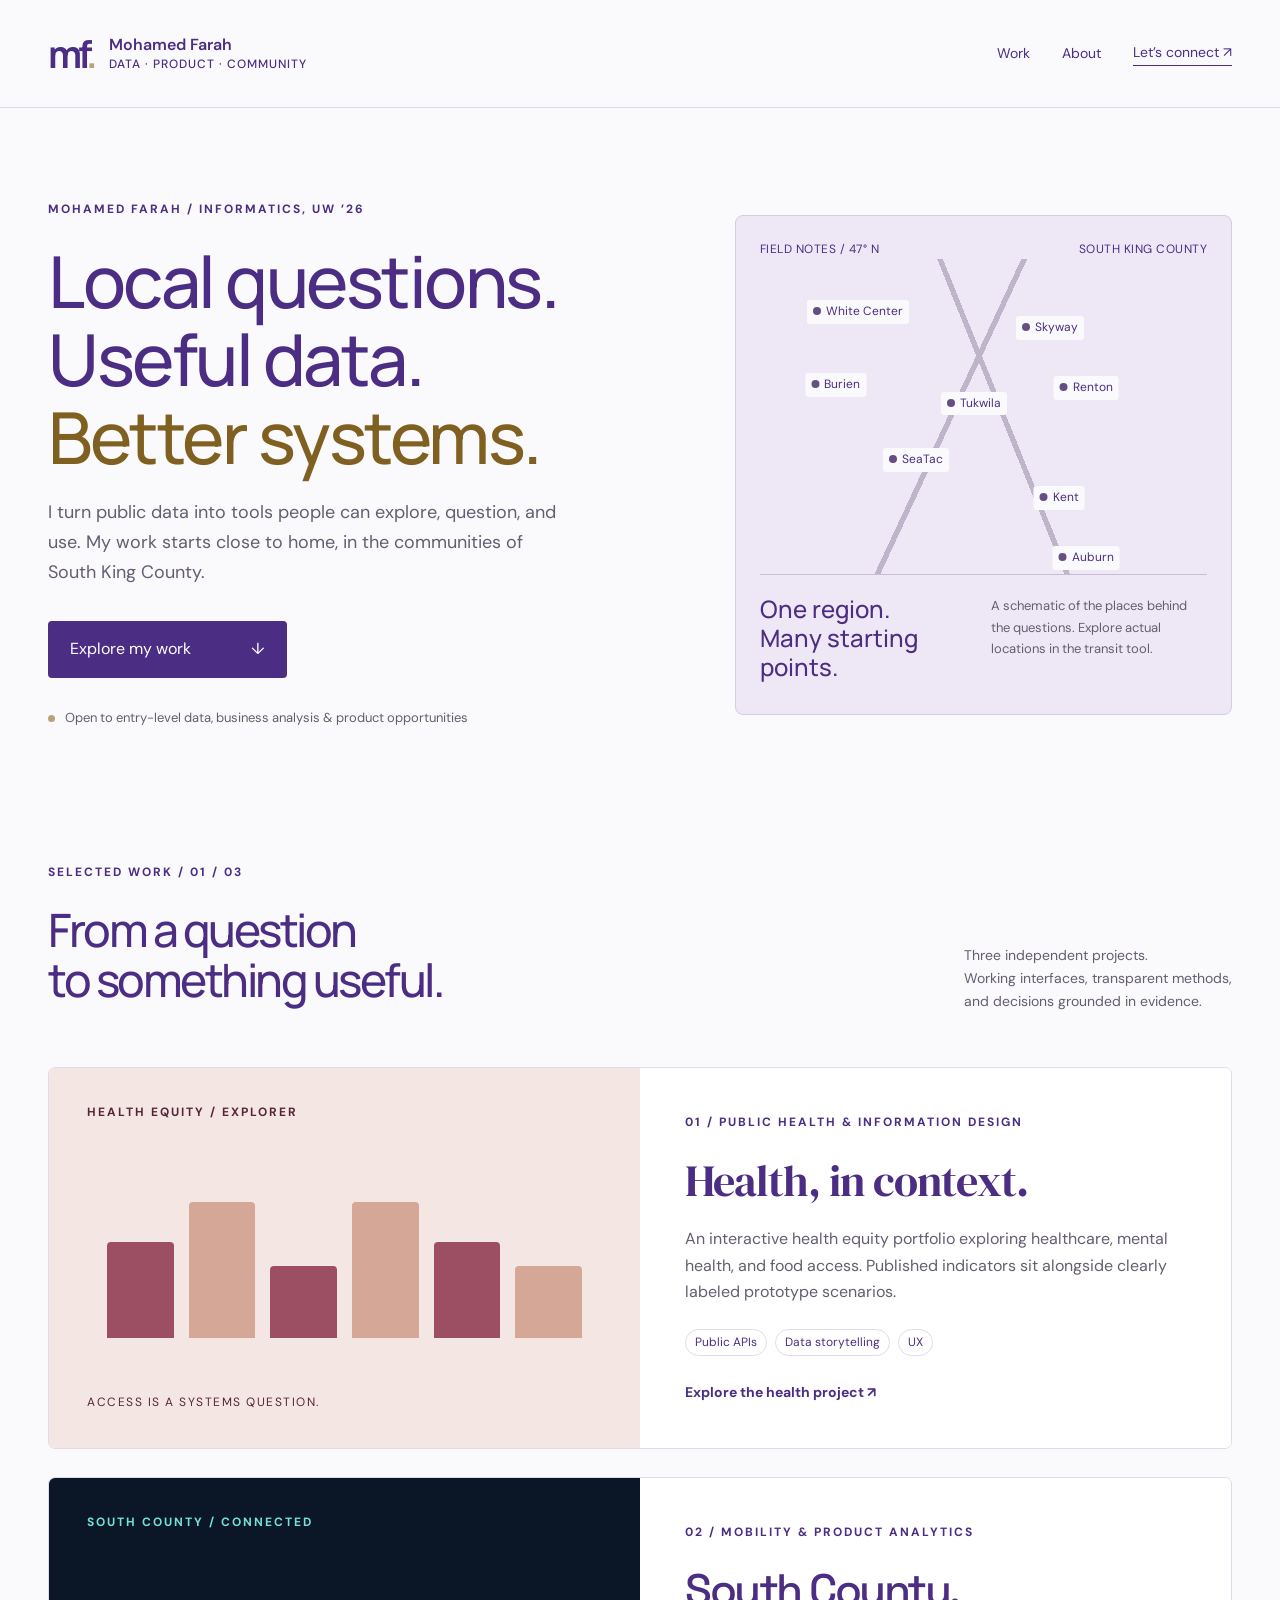
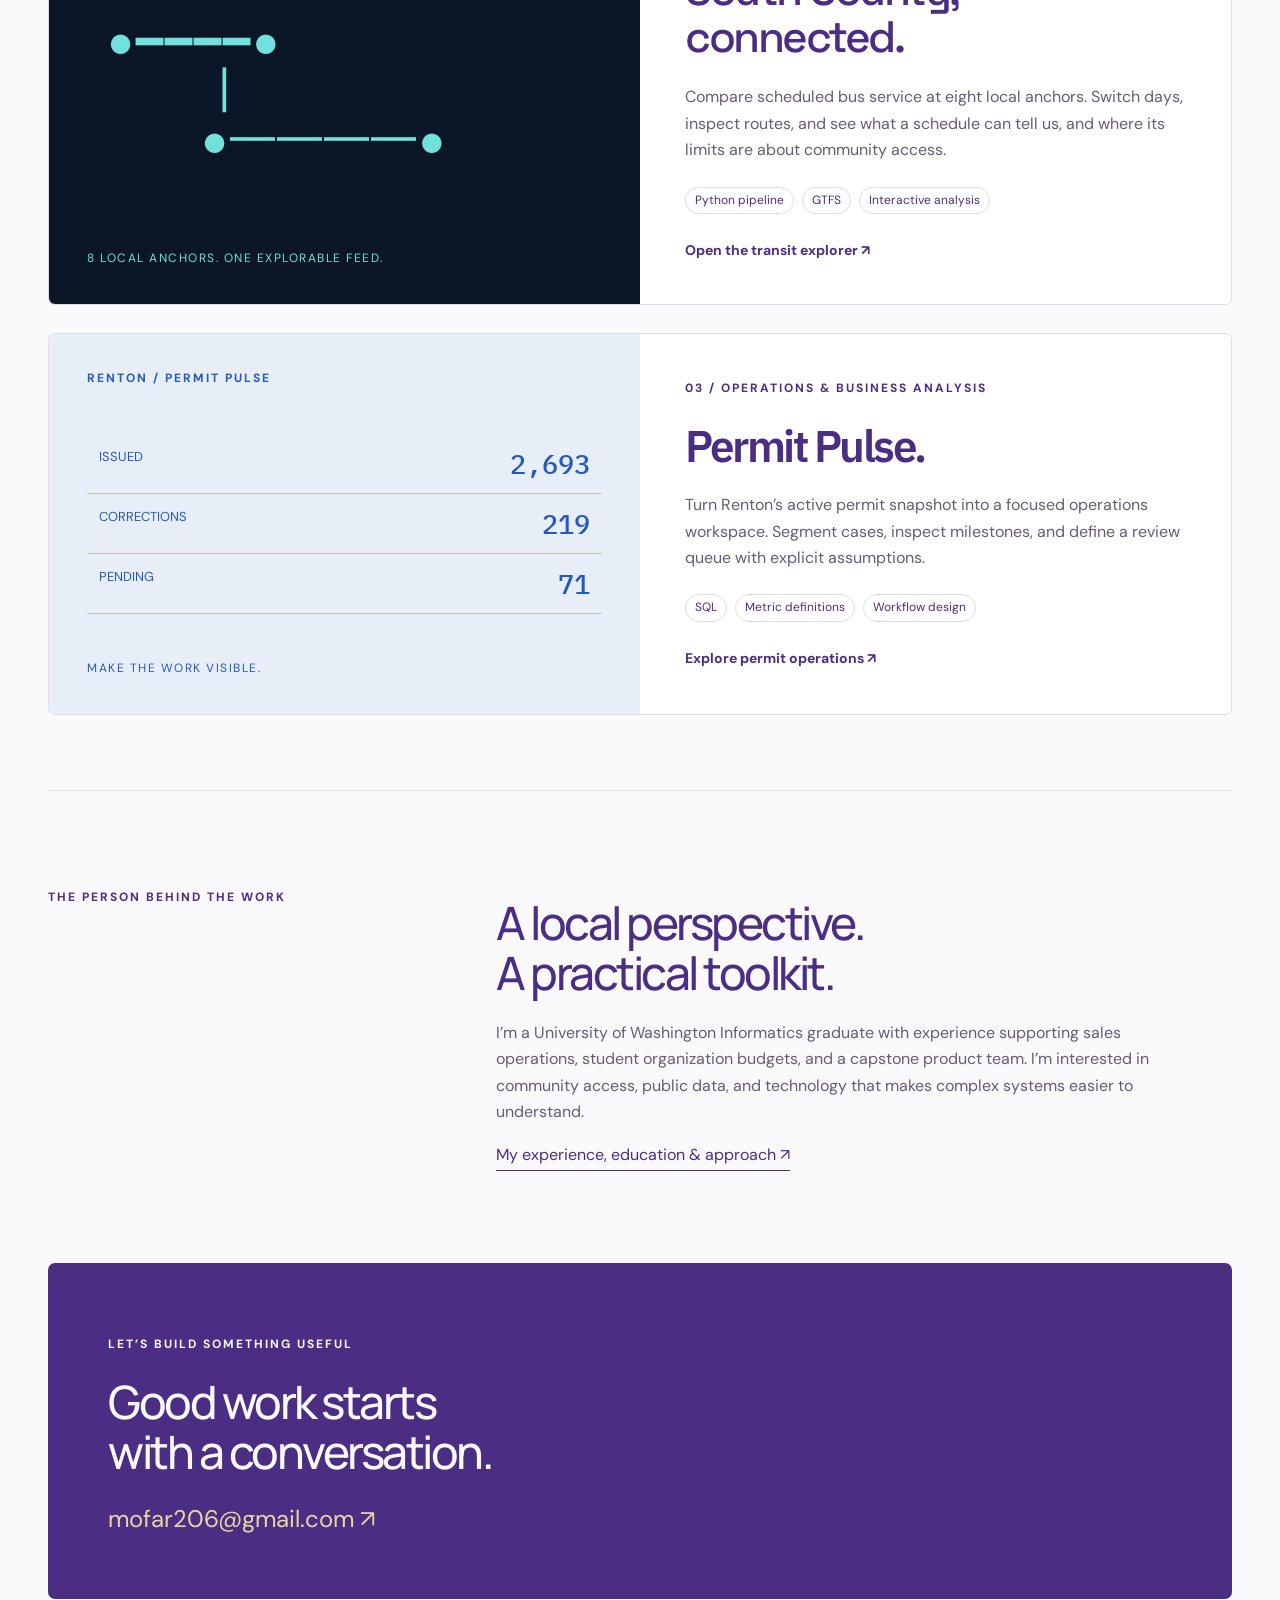
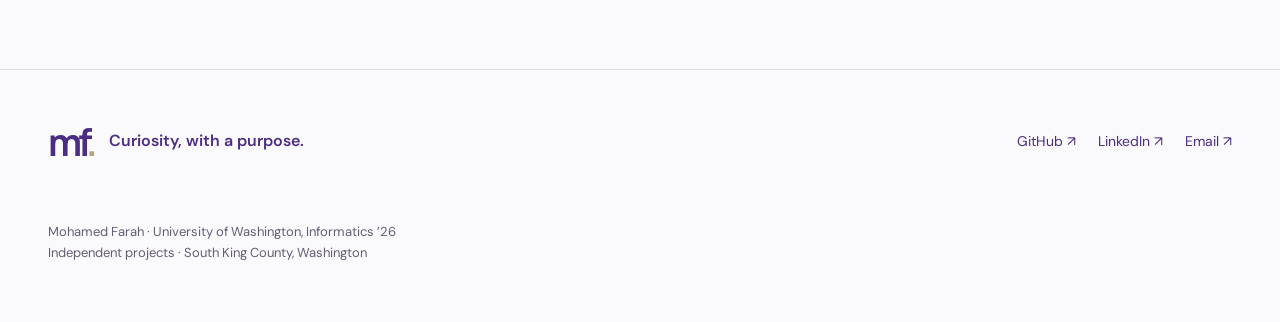
==== commit ebe0d570: "Create distinct editorial health, transit wayfinding and permit console themes" ====
--- a/index.html
+++ b/index.html
@@ -1 +1 @@
-<!doctype html><html lang="en"><head><meta charset="utf-8"><meta name="viewport" content="width=device-width, initial-scale=1"><title>Data, product & community ,  Mohamed Farah</title><meta name="description" content="Mohamed Farah’s portfolio: local questions, public data, and useful digital products."><link rel="icon" href="favicon.svg"><link rel="stylesheet" href="portfolio.css"></head><body><a class="skip" href="#main">Skip to content</a><header><a class="brand" href="index.html"><b>mf<span>.</span></b><span>Mohamed Farah<small>DATA · PRODUCT · COMMUNITY</small></span></a><nav><a href="index.html#work">Work</a><a href="about.html">About</a><a href="mailto:mofar206@gmail.com">Let’s connect ↗</a></nav></header><main id="main"><section class="hero"><div><p class="eyebrow">MOHAMED FARAH / INFORMATICS, UW ’26</p><h1>Local questions.<br>Useful data.<br><em>Better systems.</em></h1><p class="intro">I turn public data into tools people can explore, question, and use. My work starts close to home, in the communities of South King County.</p><a class="button" href="#work">Explore my work <span>↓</span></a><p class="availability"><i></i> Open to entry-level data, business analysis & product opportunities</p></div><div class="atlas" aria-label="Eight communities represented in the transit project"><div class="atlas-top"><span>FIELD NOTES / 47° N</span><span>SOUTH KING COUNTY</span></div><div class="route-art"><span style="--x:22%;--y:13%">White Center</span><span style="--x:65%;--y:18%">Skyway</span><span style="--x:17%;--y:36%">Burien</span><span style="--x:48%;--y:42%">Tukwila</span><span style="--x:73%;--y:37%">Renton</span><span style="--x:35%;--y:60%">SeaTac</span><span style="--x:67%;--y:72%">Kent</span><span style="--x:73%;--y:91%">Auburn</span></div><div class="atlas-bottom"><strong>One region.<br>Many starting points.</strong><p>A schematic of the places behind the questions. Explore actual locations in the transit tool.</p></div></div></section><section id="work"><div class="section-title"><div><p class="eyebrow">SELECTED WORK / 01 / 03</p><h2>From a question<br>to something useful.</h2></div><p>Three independent projects.<br>Working interfaces, transparent methods,<br>and decisions grounded in evidence.</p></div><a class="project health" href="health.html"><div class="project-art"><span class="art-label">HEALTH EQUITY / EXPLORER</span><div class="health-bars"><i></i><i></i><i></i><i></i><i></i><i></i></div><span>ACCESS IS A SYSTEMS QUESTION.</span></div><div class="project-copy"><span class="eyebrow">01 / PUBLIC HEALTH & INFORMATION DESIGN</span><h3>Health, in context.</h3><p>An interactive health equity portfolio exploring healthcare, mental health, and food access. Published indicators sit alongside clearly labeled prototype scenarios.</p><div class="tags"><span>Public APIs</span><span>Data storytelling</span><span>UX</span></div><strong>Explore the health project ↗</strong></div></a><a class="project transit" href="transit.html"><div class="project-art"><span class="art-label">SOUTH COUNTY / CONNECTED</span><div class="transit-art">●━━━━●<br>　　┃<br>　　●━━━━●</div><span>8 LOCAL ANCHORS. ONE EXPLORABLE FEED.</span></div><div class="project-copy"><span class="eyebrow">02 / MOBILITY & PRODUCT ANALYTICS</span><h3>South County,<br>connected.</h3><p>Compare scheduled bus service at eight local anchors. Switch days, inspect routes, and see what a schedule can tell us, and where its limits are about community access.</p><div class="tags"><span>Python pipeline</span><span>GTFS</span><span>Interactive analysis</span></div><strong>Open the transit explorer ↗</strong></div></a><a class="project permits" href="permits.html"><div class="project-art"><span class="art-label">RENTON / PERMIT PULSE</span><div class="permit-art"><div>ISSUED <b>2,693</b></div><div>CORRECTIONS <b>219</b></div><div>PENDING <b>71</b></div></div><span>MAKE THE WORK VISIBLE.</span></div><div class="project-copy"><span class="eyebrow">03 / OPERATIONS & BUSINESS ANALYSIS</span><h3>Permit Pulse.</h3><p>Turn Renton’s active permit snapshot into a focused operations workspace. Segment cases, inspect milestones, and define a review queue with explicit assumptions.</p><div class="tags"><span>SQL</span><span>Metric definitions</span><span>Workflow design</span></div><strong>Explore permit operations ↗</strong></div></a></section><section class="about-strip"><p class="eyebrow">THE PERSON BEHIND THE WORK</p><div><h2>A local perspective.<br>A practical toolkit.</h2><p>I’m a University of Washington Informatics graduate with experience supporting sales operations, student organization budgets, and a capstone product team. I’m interested in community access, public data, and technology that makes complex systems easier to understand.</p><a class="text-link" href="about.html">My experience, education & approach ↗</a></div></section><section class="contact"><p class="eyebrow">LET’S BUILD SOMETHING USEFUL</p><h2>Good work starts<br>with a conversation.</h2><a href="mailto:mofar206@gmail.com">mofar206@gmail.com ↗</a></section></main><footer><a class="brand" href="index.html"><b>mf<span>.</span></b><span>Curiosity, with a purpose.</span></a><div><a href="https://github.com/mofar206/Health-Portfolio">GitHub ↗</a><a href="https://linkedin.com/in/mofar206">LinkedIn ↗</a><a href="mailto:mofar206@gmail.com">Email ↗</a></div><p>Mohamed Farah · University of Washington, Informatics ’26<br>Independent projects · South King County, Washington</p></footer></body></html>+<!doctype html><html lang="en"><head><meta charset="utf-8"><meta name="viewport" content="width=device-width, initial-scale=1"><title>Data, product & community ,  Mohamed Farah</title><meta name="description" content="Mohamed Farah’s portfolio: local questions, public data, and useful digital products."><link rel="icon" href="favicon.svg"><link rel="stylesheet" href="portfolio.css"><link rel="stylesheet" href="project-themes.css"></head><body><a class="skip" href="#main">Skip to content</a><header><a class="brand" href="index.html"><b>mf<span>.</span></b><span>Mohamed Farah<small>DATA · PRODUCT · COMMUNITY</small></span></a><nav><a href="index.html#work">Work</a><a href="about.html">About</a><a href="mailto:mofar206@gmail.com">Let’s connect ↗</a></nav></header><main id="main"><section class="hero"><div><p class="eyebrow">MOHAMED FARAH / INFORMATICS, UW ’26</p><h1>Local questions.<br>Useful data.<br><em>Better systems.</em></h1><p class="intro">I turn public data into tools people can explore, question, and use. My work starts close to home, in the communities of South King County.</p><a class="button" href="#work">Explore my work <span>↓</span></a><p class="availability"><i></i> Open to entry-level data, business analysis & product opportunities</p></div><div class="atlas" aria-label="Eight communities represented in the transit project"><div class="atlas-top"><span>FIELD NOTES / 47° N</span><span>SOUTH KING COUNTY</span></div><div class="route-art"><span style="--x:22%;--y:13%">White Center</span><span style="--x:65%;--y:18%">Skyway</span><span style="--x:17%;--y:36%">Burien</span><span style="--x:48%;--y:42%">Tukwila</span><span style="--x:73%;--y:37%">Renton</span><span style="--x:35%;--y:60%">SeaTac</span><span style="--x:67%;--y:72%">Kent</span><span style="--x:73%;--y:91%">Auburn</span></div><div class="atlas-bottom"><strong>One region.<br>Many starting points.</strong><p>A schematic of the places behind the questions. Explore actual locations in the transit tool.</p></div></div></section><section id="work"><div class="section-title"><div><p class="eyebrow">SELECTED WORK / 01 / 03</p><h2>From a question<br>to something useful.</h2></div><p>Three independent projects.<br>Working interfaces, transparent methods,<br>and decisions grounded in evidence.</p></div><a class="project health" href="health.html"><div class="project-art"><span class="art-label">HEALTH EQUITY / EXPLORER</span><div class="health-bars"><i></i><i></i><i></i><i></i><i></i><i></i></div><span>ACCESS IS A SYSTEMS QUESTION.</span></div><div class="project-copy"><span class="eyebrow">01 / PUBLIC HEALTH & INFORMATION DESIGN</span><h3>Health, in context.</h3><p>An interactive health equity portfolio exploring healthcare, mental health, and food access. Published indicators sit alongside clearly labeled prototype scenarios.</p><div class="tags"><span>Public APIs</span><span>Data storytelling</span><span>UX</span></div><strong>Explore the health project ↗</strong></div></a><a class="project transit" href="transit.html"><div class="project-art"><span class="art-label">SOUTH COUNTY / CONNECTED</span><div class="transit-art">●━━━━●<br>　　┃<br>　　●━━━━●</div><span>8 LOCAL ANCHORS. ONE EXPLORABLE FEED.</span></div><div class="project-copy"><span class="eyebrow">02 / MOBILITY & PRODUCT ANALYTICS</span><h3>South County,<br>connected.</h3><p>Compare scheduled bus service at eight local anchors. Switch days, inspect routes, and see what a schedule can tell us, and where its limits are about community access.</p><div class="tags"><span>Python pipeline</span><span>GTFS</span><span>Interactive analysis</span></div><strong>Open the transit explorer ↗</strong></div></a><a class="project permits" href="permits.html"><div class="project-art"><span class="art-label">RENTON / PERMIT PULSE</span><div class="permit-art"><div>ISSUED <b>2,693</b></div><div>CORRECTIONS <b>219</b></div><div>PENDING <b>71</b></div></div><span>MAKE THE WORK VISIBLE.</span></div><div class="project-copy"><span class="eyebrow">03 / OPERATIONS & BUSINESS ANALYSIS</span><h3>Permit Pulse.</h3><p>Turn Renton’s active permit snapshot into a focused operations workspace. Segment cases, inspect milestones, and define a review queue with explicit assumptions.</p><div class="tags"><span>SQL</span><span>Metric definitions</span><span>Workflow design</span></div><strong>Explore permit operations ↗</strong></div></a></section><section class="about-strip"><p class="eyebrow">THE PERSON BEHIND THE WORK</p><div><h2>A local perspective.<br>A practical toolkit.</h2><p>I’m a University of Washington Informatics graduate with experience supporting sales operations, student organization budgets, and a capstone product team. I’m interested in community access, public data, and technology that makes complex systems easier to understand.</p><a class="text-link" href="about.html">My experience, education & approach ↗</a></div></section><section class="contact"><p class="eyebrow">LET’S BUILD SOMETHING USEFUL</p><h2>Good work starts<br>with a conversation.</h2><a href="mailto:mofar206@gmail.com">mofar206@gmail.com ↗</a></section></main><footer><a class="brand" href="index.html"><b>mf<span>.</span></b><span>Curiosity, with a purpose.</span></a><div><a href="https://github.com/mofar206/Health-Portfolio">GitHub ↗</a><a href="https://linkedin.com/in/mofar206">LinkedIn ↗</a><a href="mailto:mofar206@gmail.com">Email ↗</a></div><p>Mohamed Farah · University of Washington, Informatics ’26<br>Independent projects · South King County, Washington</p></footer></body></html>
--- a/project-themes.css
+++ b/project-themes.css
@@ -0,0 +1,15 @@
+@import url('https://fonts.googleapis.com/css2?family=DM+Serif+Display:ital@0;1&family=Space+Grotesk:wght@400;500;600;700&family=IBM+Plex+Sans:wght@400;500;600&family=IBM+Plex+Mono:wght@400;500&display=swap');
+/* The portfolio frame stays familiar; each project owns its working surface. */
+body[class^="project-"]>header,body[class^="project-"]>footer{color:#4b2e83;background:#faf9fc;border-color:#e0dbe8}body[class^="project-"]>header .brand b span,body[class^="project-"]>footer .brand b span{color:#b7a57a}body[class^="project-"]>footer p{color:#655d72}
+/* Health: editorial typography, generous paper surfaces, burgundy accents. */
+.project-health{--ink:#562638;--paper:#fcf8f5;--muted:#706069;--line:#e4d6d7;--lime:#f0cdb9;--teal:#944b60;background:var(--paper);color:var(--ink)}
+.project-health main h1,.project-health main h2,.project-health main h3,.project-health .health-case em{font-family:'DM Serif Display',Georgia,serif;font-weight:400;letter-spacing:-.7px}
+.project-health main h1{font-size:64px;line-height:1.08}.project-health .health-case .case-hero h1{font-size:60px;letter-spacing:-1px}.project-health main em{font-family:'DM Serif Display',Georgia,serif;font-style:italic;color:#9c4f63}.project-health .app-heading{padding-top:48px;border-bottom:1px solid var(--line);margin-bottom:30px}.project-health .eyebrow{letter-spacing:2px;color:#895366}.project-health .snapshot{background:transparent;border:1px solid #d9b3bc;border-radius:30px;margin-bottom:24px}.project-health .health-grid{gap:0;border:1px solid var(--line);border-radius:0}.project-health .health-topic{border:0;border-right:1px solid var(--line);border-radius:0;background:#fffdfb;padding:34px}.project-health .health-topic:last-child{border-right:0}.project-health .health-topic:hover{background:#f8eee9;transform:none;box-shadow:none}.project-health .topic-number{font-family:'DM Serif Display',Georgia,serif;color:#b87683;font-size:64px}.project-health .health-topic h2{font-size:39px;letter-spacing:-.5px}.project-health .health-topic strong{border-top:1px solid var(--line);margin-top:22px}.project-health .sources{background:#f4e7e3;border-left:4px solid #9c4f63;border-radius:0}.project-health .case-notes{gap:40px}.project-health .case-notes h3{font-size:29px}.project-health .case-pill,.project-health .tags span{background:#f6e9e5;color:#562638;border-color:#dfc9cd}.project-health .health-case .explorer{background:#402531;border-color:#68414f;--lime:#efc4a8;--ink:#402531}.project-health .explorer .eyebrow,.project-health .explorer h2,.project-health .explorer h3{color:#fff7f0}.project-health .explorer em{color:#efc4a8}.project-health .health-case .context-panel{background:#402531;color:#fff7f0}.project-health .context-panel h3{color:#fff7f0}.project-health .next-case{background:#f2e3de}.project-health .button,.project-health .small-button{background:#562638;color:white}.project-health .health-case .button.lime{background:#efc4a8;color:#402531}.project-health .method-number{color:#9c4f63}.project-health .health-case .case-nav a{border-color:#dfc9cd}
+/* Transit: a dark wayfinding surface, bright service markers and geometric type. */
+.project-transit{--ink:#edf6ff;--paper:#0b1726;--muted:#b1c3d5;--line:#2b4056;--lime:#f3d85f;background:#0b1726;color:#edf6ff;font-family:'Space Grotesk',Arial,sans-serif}.project-transit main h1,.project-transit main h2,.project-transit main h3,.project-transit .metric b{font-family:'Space Grotesk',Arial,sans-serif;font-weight:600;letter-spacing:-1.5px}.project-transit main em{color:#72e1db}.project-transit .app-heading{border-left:5px solid #72e1db;padding:12px 0 12px 25px;margin:36px 0}.project-transit .app-heading h1{font-size:56px}.project-transit .eyebrow{color:#72e1db;letter-spacing:1.7px}.project-transit .snapshot{background:#213449;border:1px solid #425970;color:#f3d85f;border-radius:3px}.project-transit .workspace{background:#122338;border:1px solid #385068;border-radius:3px;box-shadow:0 20px 45px #0003}.project-transit .controls{padding-bottom:24px;border-bottom:1px solid #385068}.project-transit .controls select{background:#0b1726;color:#edf6ff;border-color:#526982;border-radius:3px}.project-transit .metric{background:#1a3047;border-top:3px solid #72e1db;border-radius:0}.project-transit .metric b{font-size:42px;color:#f3d85f}.project-transit .metric span{color:#bdd0e2}.project-transit .hub-list{gap:8px}.project-transit .hub-list button{background:#0e1c2d;color:#d2e0ee;border-color:#385068;border-radius:3px;padding:14px;font-weight:500}.project-transit .hub-list button:before{content:'';display:inline-block;width:9px;height:9px;border:2px solid #72e1db;border-radius:50%;margin-right:8px}.project-transit .hub-list button small{color:#b1c3d5;margin-left:21px;font-size:12px}.project-transit .hub-list button[aria-pressed=true]{background:#72e1db;color:#0b1726;border-color:#72e1db}.project-transit .hub-list button[aria-pressed=true] small{color:#173f4a}.project-transit .hub-list button[aria-pressed=true]:before{border-color:#0b1726;background:#0b1726}.project-transit .chart{height:200px;background:repeating-linear-gradient(to top,transparent 0,transparent 49px,#ffffff0b 49px,#ffffff0b 50px)}.project-transit .chart div{background:#72e1db}.project-transit .chart div:hover{background:#f3d85f}.project-transit tbody tr:hover{background:#20374f}.project-transit th{color:#9fb7ce;font-family:'IBM Plex Mono',monospace}.project-transit .table-wrap{border:1px solid #385068;border-radius:3px}.project-transit td,.project-transit th{border-color:#2b4056}.project-transit .sources{background:#14283e;color:#c7d8e8;border:1px solid #385068;border-radius:3px}.project-transit .sources strong{color:#72e1db}.project-transit .case-notes h3{font-size:25px;letter-spacing:-.6px}.project-transit .error{background:#513a20;color:#fff4dc}.project-transit a:focus-visible,.project-transit button:focus-visible,.project-transit select:focus-visible{outline-color:#f3d85f}
+/* Permits: a light operations console, tabular numbers and cobalt controls. */
+.project-permits{--ink:#172d4b;--paper:#f2f5fa;--muted:#596a80;--line:#d5dfe9;--lime:#d8e7ff;background:var(--paper);color:var(--ink);font-family:'IBM Plex Sans',Arial,sans-serif}.project-permits main h1,.project-permits main h2,.project-permits main h3{font-family:'IBM Plex Sans',Arial,sans-serif;font-weight:600;letter-spacing:-1px}.project-permits main em{color:#245ac0}.project-permits .app-heading{padding:32px 0 18px}.project-permits .app-heading h1{font-size:48px}.project-permits .eyebrow,.project-permits .snapshot,.project-permits th,.project-permits .metric b,.project-permits #page-label{font-family:'IBM Plex Mono',monospace}.project-permits .snapshot{background:#e4edfc;color:#254c85;border-radius:3px}.project-permits .workspace{background:white;border-radius:4px;padding:24px;border-top:4px solid #245ac0;box-shadow:0 6px 18px #15365308}.project-permits .controls{background:#f5f7fb;margin:-24px -24px 0;padding:24px;gap:16px;border-bottom:1px solid var(--line)}.project-permits .controls input,.project-permits .controls select{border-radius:3px;border-color:#b9c9dc;color:#172d4b}.project-permits .status-bars{padding:10px 0;border-bottom:1px solid var(--line);gap:4px}.project-permits .status-bars button{background:transparent;border:0;border-radius:3px;color:#52677e;padding:9px 16px}.project-permits .status-bars button[aria-pressed=true]{background:#245ac0;color:white}.project-permits .metrics{gap:0;border:1px solid var(--line);border-radius:4px;overflow:hidden}.project-permits .metric{background:white;border-right:1px solid var(--line);border-radius:0;padding:20px}.project-permits .metric:last-child{border-right:0}.project-permits .metric b{color:#245ac0;font-size:32px;letter-spacing:-1px}.project-permits .table-wrap{border:1px solid var(--line);border-radius:3px}.project-permits table{font-size:14px}.project-permits th{background:#edf2f8;font-size:12px;letter-spacing:0}.project-permits td,.project-permits th{padding:12px}.project-permits tbody tr:nth-child(even){background:#f8fafd}.project-permits tbody tr:hover{background:#edf3ff}.project-permits .small-button{background:#245ac0;border-radius:3px;color:white}.project-permits td .small-button{background:transparent;color:#245ac0;padding:0;font-family:'IBM Plex Mono',monospace;font-size:13px;text-decoration:underline;text-underline-offset:4px}.project-permits .pill{background:#e8eef8;color:#254c85;border-radius:3px}.project-permits .sources{background:#e8eef7;border:1px solid #d5dfe9;border-radius:4px}.project-permits .case-notes{gap:24px}.project-permits .case-notes>div{padding-top:18px;border-top:3px solid #abc3ec}.project-permits .case-notes h3{font-size:25px;letter-spacing:-.5px}.project-permits dialog{border:0;border-top:4px solid #245ac0;border-radius:4px;box-shadow:0 24px 80px #081a3650;color:#172d4b}.project-permits dialog h3{font-family:'IBM Plex Sans',Arial,sans-serif}.project-permits .milestone{border-color:#abc3ec}.project-permits .toolbar{padding-top:8px}
+/* Card previews echo the individual projects without changing the portfolio frame. */
+.project.health .project-art{background:#f4e7e3;color:#562638}.project.health .health-bars i{background:#9c4f63}.project.health .health-bars i:nth-child(2n){background:#d5a797}.project.health h3{font-family:'DM Serif Display',Georgia,serif;letter-spacing:-1px}.project.transit .project-art{background:#0b1726;color:#72e1db}.project.transit h3{font-family:'Space Grotesk',Arial,sans-serif}.project.permits .project-art{background:#e8eef7;color:#245ac0}.project.permits .permit-art b{font-family:'IBM Plex Mono',monospace}.project.permits h3{font-family:'IBM Plex Sans',Arial,sans-serif;font-weight:600}
+@media(max-width:850px){.project-health main h1,.project-health .health-case .case-hero h1{font-size:44px}.project-health .health-topic{border-right:0;border-bottom:1px solid var(--line)}.project-health .health-topic:last-child{border-bottom:0}.project-transit .app-heading h1{font-size:40px}.project-transit .app-heading{padding-left:18px}.project-transit .metric b{font-size:30px}.project-permits .workspace{padding:16px}.project-permits .controls{margin:-16px -16px 0;padding:16px}.project-permits .metric{padding:13px}.project-permits .metric b{font-size:27px}}
+@media(max-width:420px){.project-health main h1,.project-health .health-case .case-hero h1{font-size:38px}.project-transit .app-heading h1{font-size:35px}.project-permits .metric{border-right:0;border-bottom:1px solid var(--line)}.project-permits .metric:last-child{border-bottom:0}}
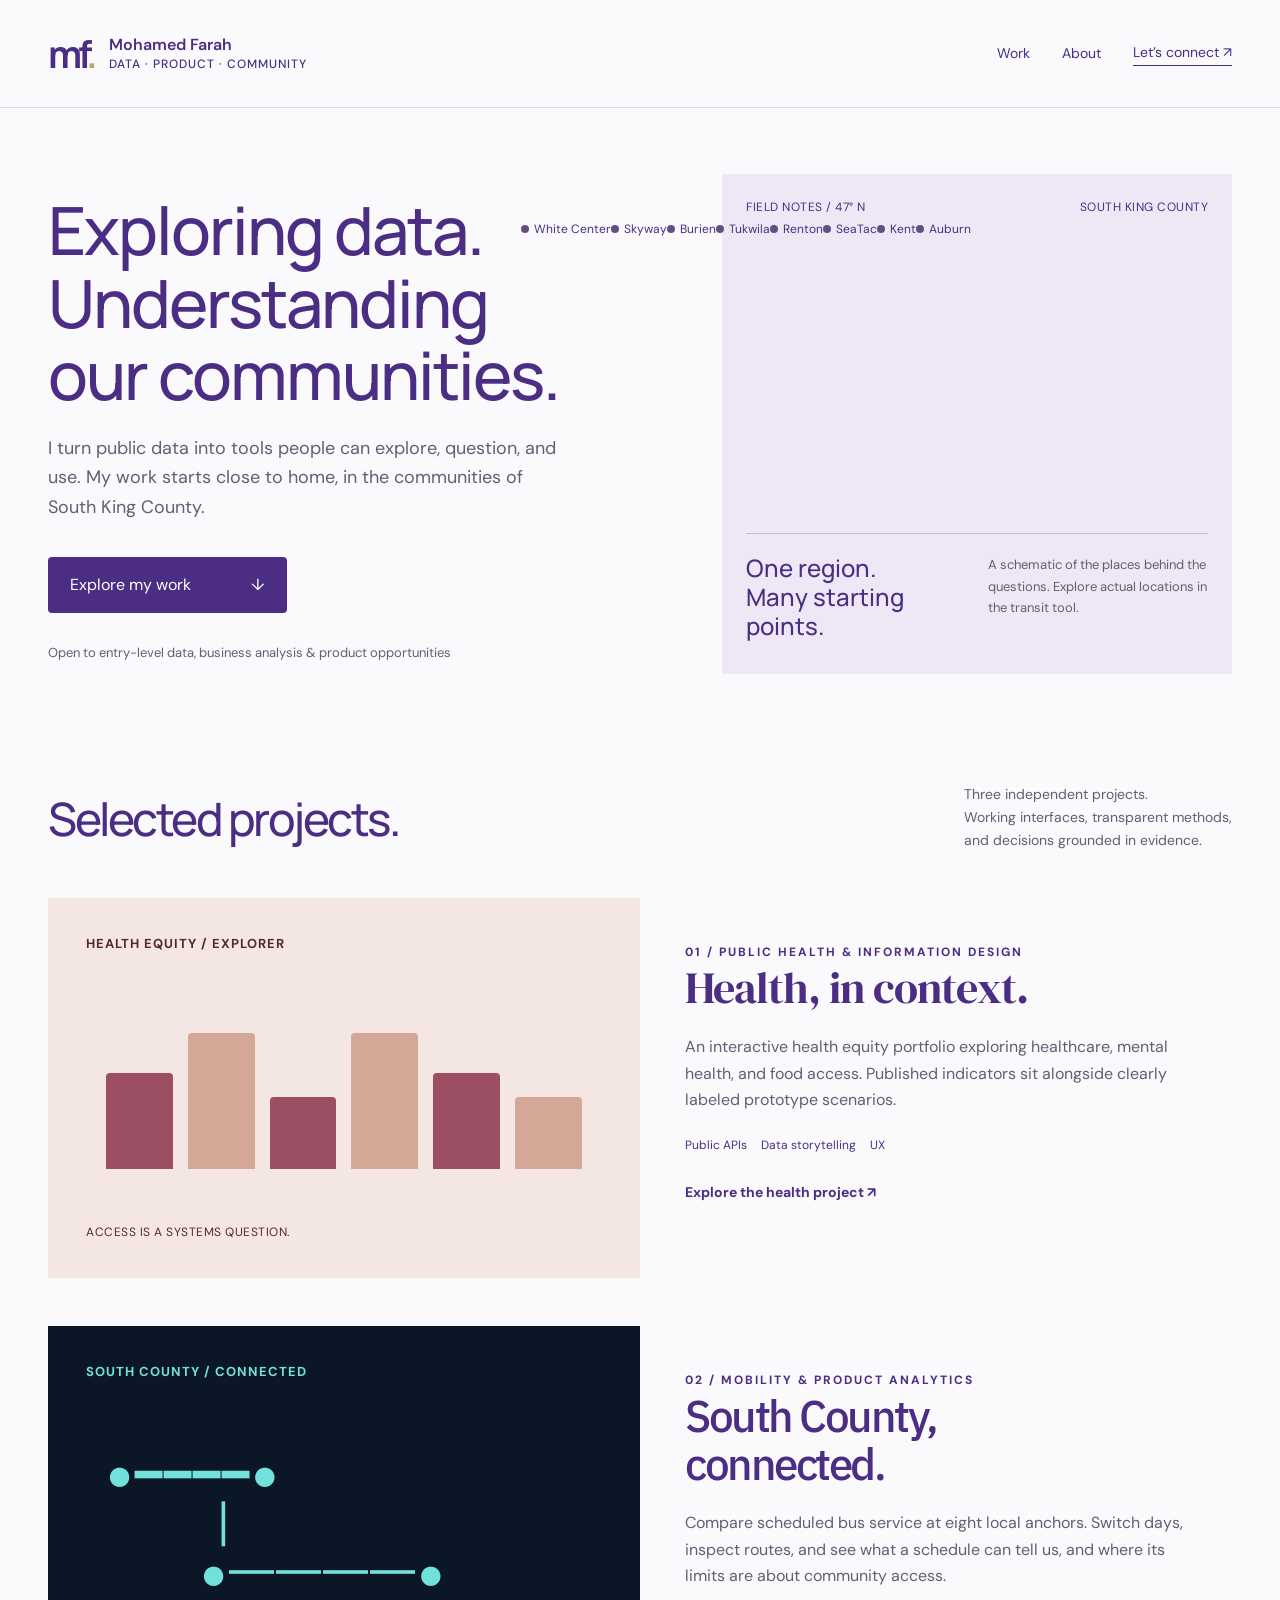
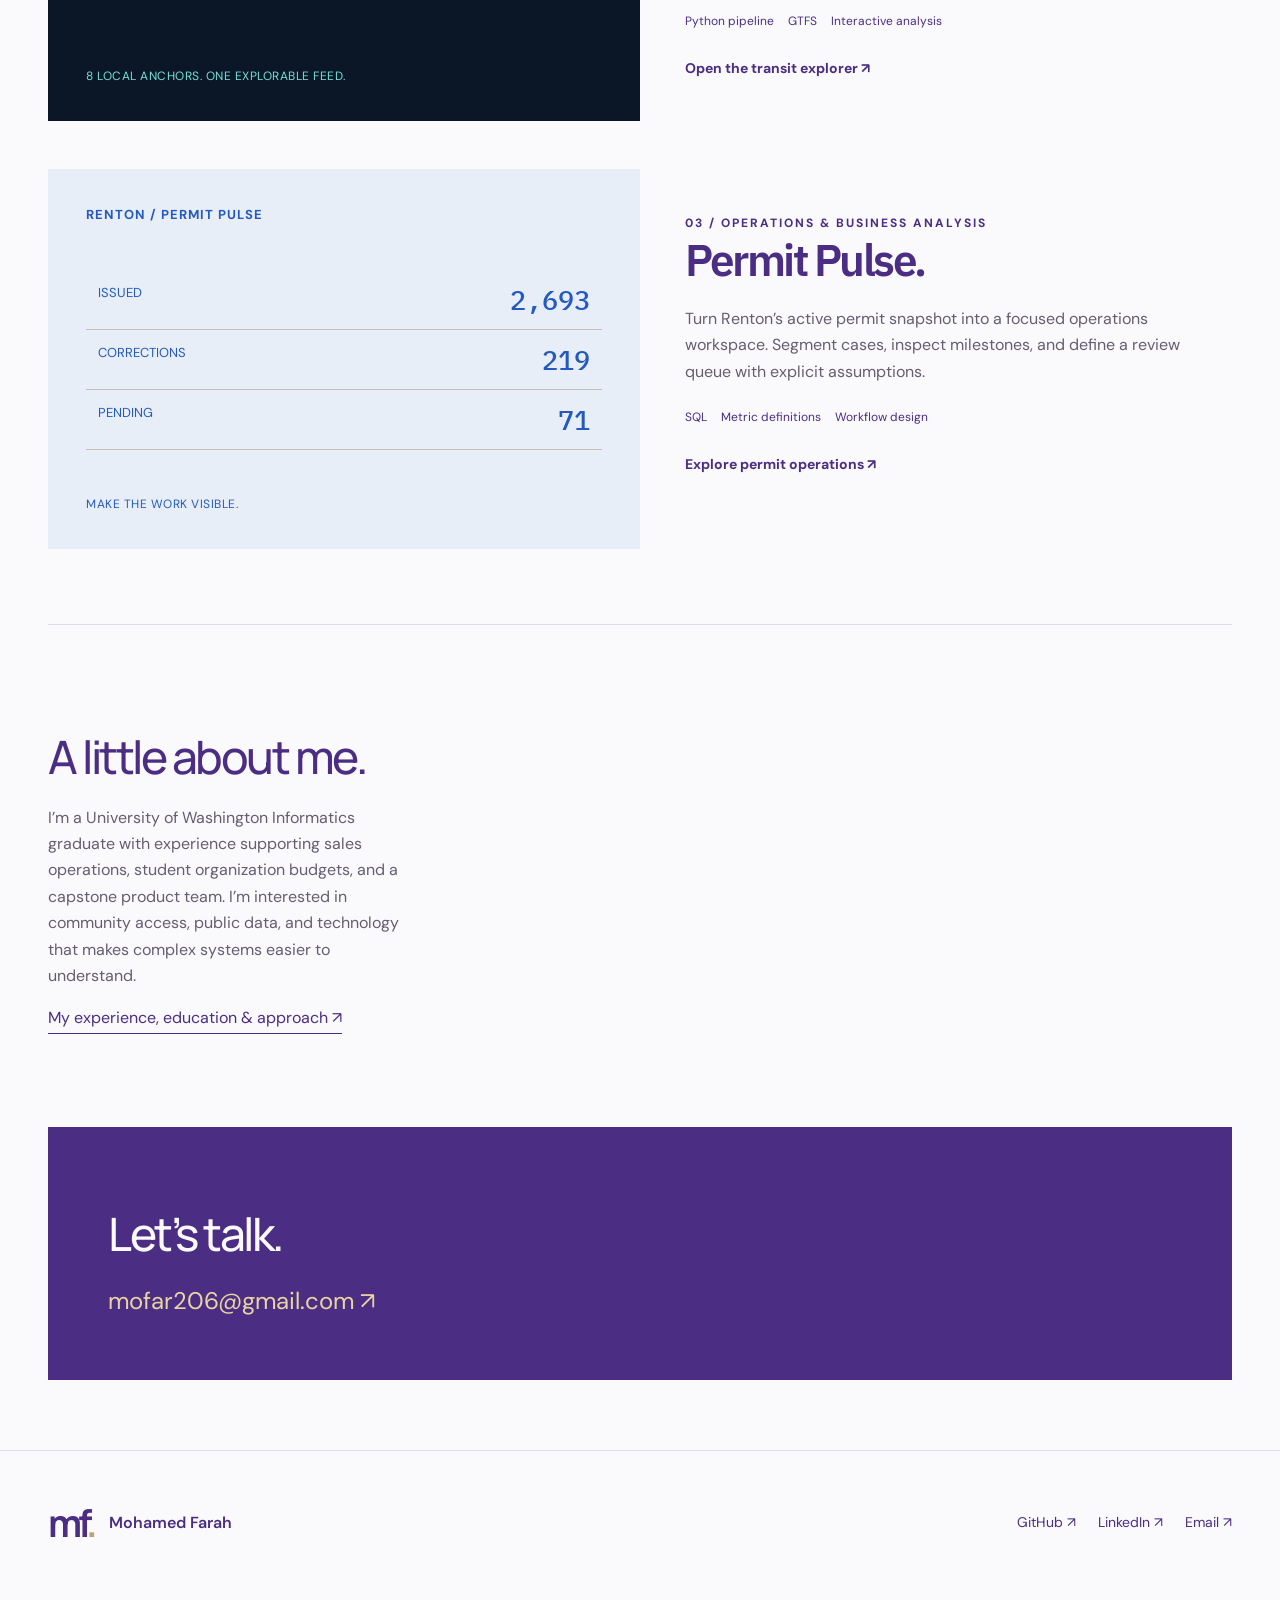
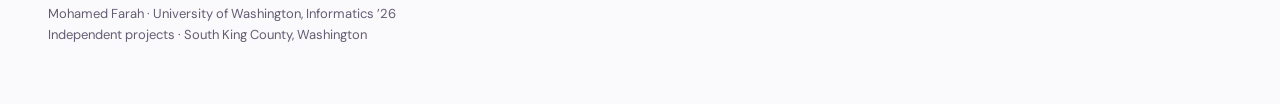
==== commit c5291216: "Simplify project design and link health to transit" ====
--- a/index.html
+++ b/index.html
@@ -1 +1 @@
-<!doctype html><html lang="en"><head><meta charset="utf-8"><meta name="viewport" content="width=device-width, initial-scale=1"><title>Data, product & community ,  Mohamed Farah</title><meta name="description" content="Mohamed Farah’s portfolio: local questions, public data, and useful digital products."><link rel="icon" href="favicon.svg"><link rel="stylesheet" href="portfolio.css"><link rel="stylesheet" href="project-themes.css"></head><body><a class="skip" href="#main">Skip to content</a><header><a class="brand" href="index.html"><b>mf<span>.</span></b><span>Mohamed Farah<small>DATA · PRODUCT · COMMUNITY</small></span></a><nav><a href="index.html#work">Work</a><a href="about.html">About</a><a href="mailto:mofar206@gmail.com">Let’s connect ↗</a></nav></header><main id="main"><section class="hero"><div><p class="eyebrow">MOHAMED FARAH / INFORMATICS, UW ’26</p><h1>Local questions.<br>Useful data.<br><em>Better systems.</em></h1><p class="intro">I turn public data into tools people can explore, question, and use. My work starts close to home, in the communities of South King County.</p><a class="button" href="#work">Explore my work <span>↓</span></a><p class="availability"><i></i> Open to entry-level data, business analysis & product opportunities</p></div><div class="atlas" aria-label="Eight communities represented in the transit project"><div class="atlas-top"><span>FIELD NOTES / 47° N</span><span>SOUTH KING COUNTY</span></div><div class="route-art"><span style="--x:22%;--y:13%">White Center</span><span style="--x:65%;--y:18%">Skyway</span><span style="--x:17%;--y:36%">Burien</span><span style="--x:48%;--y:42%">Tukwila</span><span style="--x:73%;--y:37%">Renton</span><span style="--x:35%;--y:60%">SeaTac</span><span style="--x:67%;--y:72%">Kent</span><span style="--x:73%;--y:91%">Auburn</span></div><div class="atlas-bottom"><strong>One region.<br>Many starting points.</strong><p>A schematic of the places behind the questions. Explore actual locations in the transit tool.</p></div></div></section><section id="work"><div class="section-title"><div><p class="eyebrow">SELECTED WORK / 01 / 03</p><h2>From a question<br>to something useful.</h2></div><p>Three independent projects.<br>Working interfaces, transparent methods,<br>and decisions grounded in evidence.</p></div><a class="project health" href="health.html"><div class="project-art"><span class="art-label">HEALTH EQUITY / EXPLORER</span><div class="health-bars"><i></i><i></i><i></i><i></i><i></i><i></i></div><span>ACCESS IS A SYSTEMS QUESTION.</span></div><div class="project-copy"><span class="eyebrow">01 / PUBLIC HEALTH & INFORMATION DESIGN</span><h3>Health, in context.</h3><p>An interactive health equity portfolio exploring healthcare, mental health, and food access. Published indicators sit alongside clearly labeled prototype scenarios.</p><div class="tags"><span>Public APIs</span><span>Data storytelling</span><span>UX</span></div><strong>Explore the health project ↗</strong></div></a><a class="project transit" href="transit.html"><div class="project-art"><span class="art-label">SOUTH COUNTY / CONNECTED</span><div class="transit-art">●━━━━●<br>　　┃<br>　　●━━━━●</div><span>8 LOCAL ANCHORS. ONE EXPLORABLE FEED.</span></div><div class="project-copy"><span class="eyebrow">02 / MOBILITY & PRODUCT ANALYTICS</span><h3>South County,<br>connected.</h3><p>Compare scheduled bus service at eight local anchors. Switch days, inspect routes, and see what a schedule can tell us, and where its limits are about community access.</p><div class="tags"><span>Python pipeline</span><span>GTFS</span><span>Interactive analysis</span></div><strong>Open the transit explorer ↗</strong></div></a><a class="project permits" href="permits.html"><div class="project-art"><span class="art-label">RENTON / PERMIT PULSE</span><div class="permit-art"><div>ISSUED <b>2,693</b></div><div>CORRECTIONS <b>219</b></div><div>PENDING <b>71</b></div></div><span>MAKE THE WORK VISIBLE.</span></div><div class="project-copy"><span class="eyebrow">03 / OPERATIONS & BUSINESS ANALYSIS</span><h3>Permit Pulse.</h3><p>Turn Renton’s active permit snapshot into a focused operations workspace. Segment cases, inspect milestones, and define a review queue with explicit assumptions.</p><div class="tags"><span>SQL</span><span>Metric definitions</span><span>Workflow design</span></div><strong>Explore permit operations ↗</strong></div></a></section><section class="about-strip"><p class="eyebrow">THE PERSON BEHIND THE WORK</p><div><h2>A local perspective.<br>A practical toolkit.</h2><p>I’m a University of Washington Informatics graduate with experience supporting sales operations, student organization budgets, and a capstone product team. I’m interested in community access, public data, and technology that makes complex systems easier to understand.</p><a class="text-link" href="about.html">My experience, education & approach ↗</a></div></section><section class="contact"><p class="eyebrow">LET’S BUILD SOMETHING USEFUL</p><h2>Good work starts<br>with a conversation.</h2><a href="mailto:mofar206@gmail.com">mofar206@gmail.com ↗</a></section></main><footer><a class="brand" href="index.html"><b>mf<span>.</span></b><span>Curiosity, with a purpose.</span></a><div><a href="https://github.com/mofar206/Health-Portfolio">GitHub ↗</a><a href="https://linkedin.com/in/mofar206">LinkedIn ↗</a><a href="mailto:mofar206@gmail.com">Email ↗</a></div><p>Mohamed Farah · University of Washington, Informatics ’26<br>Independent projects · South King County, Washington</p></footer></body></html>+<!doctype html><html lang="en"><head><meta charset="utf-8"><meta name="viewport" content="width=device-width, initial-scale=1"><title>Data, product & community ,  Mohamed Farah</title><meta name="description" content="Mohamed Farah’s portfolio: local questions, public data, and useful digital products."><link rel="icon" href="favicon.svg"><link rel="stylesheet" href="portfolio.css"><link rel="stylesheet" href="project-themes.css"></head><body><a class="skip" href="#main">Skip to content</a><header><a class="brand" href="index.html"><b>mf<span>.</span></b><span>Mohamed Farah<small>DATA · PRODUCT · COMMUNITY</small></span></a><nav><a href="index.html#work">Work</a><a href="about.html">About</a><a href="mailto:mofar206@gmail.com">Let’s connect ↗</a></nav></header><main id="main"><section class="hero"><div><h1>Exploring data.<br>Understanding<br><em>our communities.</em></h1><p class="intro">I turn public data into tools people can explore, question, and use. My work starts close to home, in the communities of South King County.</p><a class="button" href="#work">Explore my work <span>↓</span></a><p class="availability"><i></i> Open to entry-level data, business analysis & product opportunities</p></div><div class="atlas" aria-label="Eight communities represented in the transit project"><div class="atlas-top"><span>FIELD NOTES / 47° N</span><span>SOUTH KING COUNTY</span></div><div class="route-art"><span style="--x:22%;--y:13%">White Center</span><span style="--x:65%;--y:18%">Skyway</span><span style="--x:17%;--y:36%">Burien</span><span style="--x:48%;--y:42%">Tukwila</span><span style="--x:73%;--y:37%">Renton</span><span style="--x:35%;--y:60%">SeaTac</span><span style="--x:67%;--y:72%">Kent</span><span style="--x:73%;--y:91%">Auburn</span></div><div class="atlas-bottom"><strong>One region.<br>Many starting points.</strong><p>A schematic of the places behind the questions. Explore actual locations in the transit tool.</p></div></div></section><section id="work"><div class="section-title"><div><h2>Selected projects.</h2></div><p>Three independent projects.<br>Working interfaces, transparent methods,<br>and decisions grounded in evidence.</p></div><a class="project health" href="health.html"><div class="project-art"><span class="art-label">HEALTH EQUITY / EXPLORER</span><div class="health-bars"><i></i><i></i><i></i><i></i><i></i><i></i></div><span>ACCESS IS A SYSTEMS QUESTION.</span></div><div class="project-copy"><span class="eyebrow">01 / PUBLIC HEALTH & INFORMATION DESIGN</span><h3>Health, in context.</h3><p>An interactive health equity portfolio exploring healthcare, mental health, and food access. Published indicators sit alongside clearly labeled prototype scenarios.</p><div class="tags"><span>Public APIs</span><span>Data storytelling</span><span>UX</span></div><strong>Explore the health project ↗</strong></div></a><a class="project transit" href="transit.html"><div class="project-art"><span class="art-label">SOUTH COUNTY / CONNECTED</span><div class="transit-art">●━━━━●<br>　　┃<br>　　●━━━━●</div><span>8 LOCAL ANCHORS. ONE EXPLORABLE FEED.</span></div><div class="project-copy"><span class="eyebrow">02 / MOBILITY & PRODUCT ANALYTICS</span><h3>South County,<br>connected.</h3><p>Compare scheduled bus service at eight local anchors. Switch days, inspect routes, and see what a schedule can tell us, and where its limits are about community access.</p><div class="tags"><span>Python pipeline</span><span>GTFS</span><span>Interactive analysis</span></div><strong>Open the transit explorer ↗</strong></div></a><a class="project permits" href="permits.html"><div class="project-art"><span class="art-label">RENTON / PERMIT PULSE</span><div class="permit-art"><div>ISSUED <b>2,693</b></div><div>CORRECTIONS <b>219</b></div><div>PENDING <b>71</b></div></div><span>MAKE THE WORK VISIBLE.</span></div><div class="project-copy"><span class="eyebrow">03 / OPERATIONS & BUSINESS ANALYSIS</span><h3>Permit Pulse.</h3><p>Turn Renton’s active permit snapshot into a focused operations workspace. Segment cases, inspect milestones, and define a review queue with explicit assumptions.</p><div class="tags"><span>SQL</span><span>Metric definitions</span><span>Workflow design</span></div><strong>Explore permit operations ↗</strong></div></a></section><section class="about-strip"><div><h2>A little about me.</h2><p>I’m a University of Washington Informatics graduate with experience supporting sales operations, student organization budgets, and a capstone product team. I’m interested in community access, public data, and technology that makes complex systems easier to understand.</p><a class="text-link" href="about.html">My experience, education & approach ↗</a></div></section><section class="contact"><h2>Let’s talk.</h2><a href="mailto:mofar206@gmail.com">mofar206@gmail.com ↗</a></section></main><footer><a class="brand" href="index.html"><b>mf<span>.</span></b><span>Mohamed Farah</span></a><div><a href="https://github.com/mofar206/Health-Portfolio">GitHub ↗</a><a href="https://linkedin.com/in/mofar206">LinkedIn ↗</a><a href="mailto:mofar206@gmail.com">Email ↗</a></div><p>Mohamed Farah · University of Washington, Informatics ’26<br>Independent projects · South King County, Washington</p></footer></body></html>
--- a/portfolio.css
+++ b/portfolio.css
@@ -1,5 +1,5 @@
 @import url('https://fonts.googleapis.com/css2?family=DM+Sans:wght@400;500;600;700&family=Manrope:wght@400;500;600;700;800&display=swap');
-:root{--ink:#4b2e83;--paper:#faf9fc;--muted:#655d72;--line:#e0dbe8;--lime:#e8d3a2}*{box-sizing:border-box}html{scroll-behavior:smooth}body{margin:0;background:var(--paper);color:var(--ink);font:16px/1.65 'DM Sans',sans-serif}a{color:inherit;text-decoration:none}button,input,select{font:inherit}a:focus-visible,button:focus-visible,input:focus-visible,select:focus-visible{outline:3px solid #d16d26;outline-offset:4px}header,main,footer{max-width:1320px;margin:auto}header{height:108px;display:flex;align-items:center;justify-content:space-between;padding:0 48px;border-bottom:1px solid var(--line)}.brand{display:flex;align-items:center;gap:15px;font-weight:600;line-height:1.4}.brand b{font-size:38px;letter-spacing:-4px}.brand b span{color:#b7a57a}.brand small{display:block;font-size:10px;letter-spacing:2px;font-weight:500}nav{display:flex;gap:32px;font-size:14px}nav a:last-child{border-bottom:1px solid}main{padding:0 48px}.hero{display:grid;grid-template-columns:1.25fr 1fr;gap:65px;align-items:center;padding:80px 0 90px}.eyebrow,.art-label{font-size:11px;font-weight:700;letter-spacing:2px}h1,h2,h3{font-family:Manrope,sans-serif;line-height:1.09;letter-spacing:-2.5px;font-weight:500;margin:22px 0}h1{font-size:clamp(48px,5.6vw,76px)}h2{font-size:46px}h3{font-size:44px}em{font-style:normal;color:#806021}.intro{font-size:18px;max-width:510px;color:var(--muted)}.button{display:inline-flex;background:var(--ink);color:white;gap:60px;padding:15px 22px;border-radius:4px;margin:16px 0}.availability{font-size:12px;color:var(--muted);max-width:430px}.availability i{display:inline-block;width:7px;height:7px;border-radius:50%;background:#b7a57a;margin-right:7px}.atlas{background:#eee8f6;border:1px solid #d4ccdf;border-radius:8px;padding:24px;min-height:500px}.atlas-top{display:flex;justify-content:space-between;font-size:9px;letter-spacing:1.3px}.route-art{height:315px;position:relative;background:linear-gradient(115deg,transparent 44%,#beb5ca 44%,#beb5ca 45%,transparent 45%),linear-gradient(68deg,transparent 53%,#beb5ca 53%,#beb5ca 54%,transparent 54%)}.route-art span{position:absolute;left:var(--x);top:var(--y);font-size:11px;background:#faf9fc;padding:2px 6px;border-radius:3px;transform:translateX(-50%);white-space:nowrap}.route-art span:before{content:'';width:8px;height:8px;background:#644f83;display:inline-block;border-radius:50%;margin-right:5px}.atlas-bottom{display:grid;grid-template-columns:1fr 1fr;border-top:1px solid #c7bed3;padding-top:20px;gap:15px}.atlas-bottom strong{font:500 24px/1.2 Manrope}.atlas-bottom p{font-size:11px;margin:0;color:var(--muted)}.section-title{display:flex;justify-content:space-between;align-items:end;margin:20px 0 40px}.section-title p:last-child{color:var(--muted);font-size:14px}.project{display:grid;grid-template-columns:1fr 1fr;border:1px solid var(--line);border-radius:7px;overflow:hidden;margin-bottom:28px;transition:transform .2s,box-shadow .2s}.project:hover{transform:translateY(-3px);box-shadow:0 15px 35px #2318330d}.project-art{padding:35px 38px;display:flex;min-height:380px;flex-direction:column;justify-content:space-between}.project-art>span:last-child{font-size:10px;letter-spacing:1.5px}.health .project-art{background:#e8e0f3}.transit .project-art{background:#321b59;color:#e8d3a2}.permits .project-art{background:#f2ead8}.project-copy{padding:40px 45px;background:#ffffff}.project-copy p{color:var(--muted);font-size:15px}.project-copy strong{font-size:14px}.tags{display:flex;gap:8px;flex-wrap:wrap;margin:23px 0}.tags span{font-size:11px;border:1px solid var(--line);padding:3px 9px;border-radius:20px}.health-bars{height:160px;display:flex;align-items:end;gap:15px;padding:0 20px}.health-bars i{flex:1;background:#68489c;height:60%;border-radius:4px 4px 0 0}.health-bars i:nth-child(2n){height:85%;background:#b7a57a}.health-bars i:nth-child(3n){height:45%}.transit-art{font-size:45px;line-height:1.1;padding:20px;letter-spacing:2px}.permit-art div{display:flex;justify-content:space-between;border-bottom:1px solid #c5c2b4;padding:12px;font-size:11px}.permit-art b{font:500 27px Manrope}.about-strip{display:grid;grid-template-columns:1fr 2fr;gap:80px;border-top:1px solid var(--line);padding:85px 0;margin-top:75px}.about-strip p:not(.eyebrow){color:var(--muted);max-width:660px}.text-link{border-bottom:1px solid;padding-bottom:5px}.contact{background:var(--ink);color:var(--paper);padding:60px;margin:10px 0 70px;border-radius:7px}.contact a{font-size:24px;color:var(--lime)}footer{padding:45px 48px;display:flex;gap:40px;flex-wrap:wrap;border-top:1px solid var(--line);align-items:center}footer>div{display:flex;gap:22px;margin-left:auto;font-size:14px}footer p{width:100%;font-size:12px;color:var(--muted)}.skip{position:absolute;left:-10000px}.skip:focus{left:10px;top:10px;background:white;z-index:9999}.app-heading{padding:42px 0 24px}.app-heading h1{font-size:52px;margin:14px 0}.app-heading>p:last-child{max-width:790px;color:var(--muted)}.back{font-size:13px}.snapshot{display:inline-block;background:#e3ddec;padding:6px 10px;border-radius:4px;font-size:12px}.workspace{background:#ffffff;border:1px solid var(--line);border-radius:8px;padding:26px;margin:10px 0 40px}.controls{display:flex;gap:18px;flex-wrap:wrap}.controls label{flex:1;min-width:160px;font-size:12px;font-weight:700}.controls select,.controls input{display:block;width:100%;margin-top:6px;padding:10px;border:1px solid #c1bbca;border-radius:4px;background:white;font-size:14px;color:var(--ink)}.metrics{display:grid;grid-template-columns:repeat(3,1fr);gap:15px;margin:24px 0}.metric{padding:18px;background:#ece7f2;border-radius:5px}.metric b{display:block;font:500 36px Manrope;letter-spacing:-1px}.metric span{font-size:12px;color:var(--muted)}.split{display:grid;grid-template-columns:1fr 1.3fr;gap:28px}.hub-list{display:grid;grid-template-columns:1fr 1fr;gap:8px}.hub-list button{background:#f0edf5;border:1px solid var(--line);text-align:left;padding:13px;color:var(--ink);cursor:pointer;border-radius:4px}.hub-list button[aria-pressed=true]{background:var(--ink);color:var(--lime)}.hub-list small{display:block;font-size:11px}.chart{height:180px;display:flex;align-items:end;gap:4px;padding-top:22px;border-bottom:1px solid var(--line)}.chart div{flex:1;background:#8566b1;min-height:2px;position:relative}.chart div:hover{background:#46345f}.chart-labels{display:flex;justify-content:space-between;font-size:11px;color:var(--muted)}h4{font-size:16px;margin:18px 0 8px}.note{font-size:12px;color:var(--muted)}.table-wrap{overflow:auto;margin:20px 0}table{border-collapse:collapse;width:100%;font-size:13px;white-space:nowrap;text-align:left}th{font-weight:600;color:var(--muted);font-size:11px;text-transform:uppercase;letter-spacing:.5px}td,th{padding:13px 12px;border-bottom:1px solid var(--line)}tbody tr:hover{background:#efeaf5}.pill{padding:4px 8px;border-radius:20px;background:#e4deec;font-size:11px}.toolbar{display:flex;align-items:center;justify-content:space-between;gap:15px;flex-wrap:wrap}.small-button{padding:8px 14px;background:var(--ink);color:white;border:0;border-radius:4px;cursor:pointer;font-size:13px}.small-button:disabled{opacity:.4}.case-notes{display:grid;grid-template-columns:repeat(3,1fr);gap:30px;margin:60px 0}.case-notes h3{font-size:25px;letter-spacing:-.8px}.case-notes p,.case-notes li{font-size:14px;color:var(--muted)}.sources{padding:24px;background:#e5dfee;border-radius:6px;margin-bottom:60px;font-size:13px}.sources a{text-decoration:underline}.error{padding:20px;background:#fff0de}dialog{border:1px solid var(--line);border-radius:8px;padding:30px;max-width:550px;width:90%;color:var(--ink)}dialog::backdrop{background:#1c132890}dialog h3{font-size:27px;letter-spacing:-1px}.milestone{border-left:2px solid #ac9dc1;padding:12px 18px}.milestone b{display:block}.status-bars{display:flex;gap:8px;flex-wrap:wrap;margin:18px 0}.status-bars button{border:1px solid var(--line);background:#ece7f2;padding:8px 14px;cursor:pointer;border-radius:4px;font-size:12px}.status-bars button[aria-pressed=true]{background:var(--ink);color:white}@media(max-width:850px){header{padding:0 22px;height:90px}main{padding:0 22px}nav{gap:15px}nav a:last-child{display:none}.hero{grid-template-columns:1fr;padding:45px 0;gap:30px}.atlas{min-height:440px}.project{grid-template-columns:1fr}.project-art{min-height:280px}.project-copy{padding:28px}.section-title{display:block}h2{font-size:36px}.about-strip{grid-template-columns:1fr;gap:10px;padding:45px 0}.contact{padding:30px}.contact a{font-size:19px}.split,.case-notes{grid-template-columns:1fr}.metrics{gap:8px}.metric{padding:12px}.metric b{font-size:27px}.workspace{padding:16px}.app-heading h1{font-size:40px}footer{padding:30px 22px}.brand small{font-size:8px}h3{font-size:36px}}@media(prefers-reduced-motion:reduce){html{scroll-behavior:auto}*{transition:none!important}}
+:root{--ink:#4b2e83;--paper:#faf9fc;--muted:#655d72;--line:#e0dbe8;--lime:#e8d3a2}*{box-sizing:border-box}html{scroll-behavior:smooth}body{margin:0;background:var(--paper);color:var(--ink);font:16px/1.65 'DM Sans',sans-serif}a{color:inherit;text-decoration:none}button,input,select{font:inherit}a:focus-visible,button:focus-visible,input:focus-visible,select:focus-visible{outline:3px solid #d16d26;outline-offset:4px}header,main,footer{max-width:1320px;margin:auto}header{height:108px;display:flex;align-items:center;justify-content:space-between;padding:0 48px;border-bottom:1px solid var(--line)}.brand{display:flex;align-items:center;gap:15px;font-weight:600;line-height:1.4}.brand b{font-size:38px;letter-spacing:-4px}.brand b span{color:#b7a57a}.brand small{display:block;font-size:10px;letter-spacing:2px;font-weight:500}nav{display:flex;gap:32px;font-size:14px}nav a:last-child{border-bottom:1px solid}main{padding:0 48px}.hero{display:grid;grid-template-columns:1.25fr 1fr;gap:65px;align-items:center;padding:80px 0 90px}.eyebrow,.art-label{font-size:11px;font-weight:700;letter-spacing:2px}h1,h2,h3{font-family:Manrope,sans-serif;line-height:1.09;letter-spacing:-2.5px;font-weight:500;margin:22px 0}h1{font-size:clamp(48px,5.6vw,76px)}h2{font-size:46px}h3{font-size:44px}em{font-style:normal;color:#806021}.intro{font-size:18px;max-width:510px;color:var(--muted)}.button{display:inline-flex;background:var(--ink);color:white;gap:60px;padding:15px 22px;border-radius:4px;margin:16px 0}.availability{font-size:12px;color:var(--muted);max-width:430px}.availability i{display:inline-block;width:7px;height:7px;border-radius:50%;background:#b7a57a;margin-right:7px}.atlas{background:#eee8f6;border:1px solid #d4ccdf;border-radius:8px;padding:24px;min-height:500px}.atlas-top{display:flex;justify-content:space-between;font-size:9px;letter-spacing:1.3px}.route-art{height:315px;position:relative;background:transparent;left:var(--x);top:var(--y);font-size:11px;background:#faf9fc;padding:2px 6px;border-radius:3px;transform:translateX(-50%);white-space:nowrap}.route-art span:before{content:'';width:8px;height:8px;background:#644f83;display:inline-block;border-radius:50%;margin-right:5px}.atlas-bottom{display:grid;grid-template-columns:1fr 1fr;border-top:1px solid #c7bed3;padding-top:20px;gap:15px}.atlas-bottom strong{font:500 24px/1.2 Manrope}.atlas-bottom p{font-size:11px;margin:0;color:var(--muted)}.section-title{display:flex;justify-content:space-between;align-items:end;margin:20px 0 40px}.section-title p:last-child{color:var(--muted);font-size:14px}.project{display:grid;grid-template-columns:1fr 1fr;border:1px solid var(--line);border-radius:7px;overflow:hidden;margin-bottom:28px;transition:transform .2s,box-shadow .2s}.project:hover{transform:translateY(-3px);box-shadow:0 15px 35px #2318330d}.project-art{padding:35px 38px;display:flex;min-height:380px;flex-direction:column;justify-content:space-between}.project-art>span:last-child{font-size:10px;letter-spacing:1.5px}.health .project-art{background:#e8e0f3}.transit .project-art{background:#321b59;color:#e8d3a2}.permits .project-art{background:#f2ead8}.project-copy{padding:40px 45px;background:#ffffff}.project-copy p{color:var(--muted);font-size:15px}.project-copy strong{font-size:14px}.tags{display:flex;gap:8px;flex-wrap:wrap;margin:23px 0}.tags span{font-size:11px;border:1px solid var(--line);padding:3px 9px;border-radius:20px}.health-bars{height:160px;display:flex;align-items:end;gap:15px;padding:0 20px}.health-bars i{flex:1;background:#68489c;height:60%;border-radius:4px 4px 0 0}.health-bars i:nth-child(2n){height:85%;background:#b7a57a}.health-bars i:nth-child(3n){height:45%}.transit-art{font-size:45px;line-height:1.1;padding:20px;letter-spacing:2px}.permit-art div{display:flex;justify-content:space-between;border-bottom:1px solid #c5c2b4;padding:12px;font-size:11px}.permit-art b{font:500 27px Manrope}.about-strip{display:grid;grid-template-columns:1fr 2fr;gap:80px;border-top:1px solid var(--line);padding:85px 0;margin-top:75px}.about-strip p:not(.eyebrow){color:var(--muted);max-width:660px}.text-link{border-bottom:1px solid;padding-bottom:5px}.contact{background:var(--ink);color:var(--paper);padding:60px;margin:10px 0 70px;border-radius:7px}.contact a{font-size:24px;color:var(--lime)}footer{padding:45px 48px;display:flex;gap:40px;flex-wrap:wrap;border-top:1px solid var(--line);align-items:center}footer>div{display:flex;gap:22px;margin-left:auto;font-size:14px}footer p{width:100%;font-size:12px;color:var(--muted)}.skip{position:absolute;left:-10000px}.skip:focus{left:10px;top:10px;background:white;z-index:9999}.app-heading{padding:42px 0 24px}.app-heading h1{font-size:52px;margin:14px 0}.app-heading>p:last-child{max-width:790px;color:var(--muted)}.back{font-size:13px}.snapshot{display:inline-block;background:#e3ddec;padding:6px 10px;border-radius:4px;font-size:12px}.workspace{background:#ffffff;border:1px solid var(--line);border-radius:8px;padding:26px;margin:10px 0 40px}.controls{display:flex;gap:18px;flex-wrap:wrap}.controls label{flex:1;min-width:160px;font-size:12px;font-weight:700}.controls select,.controls input{display:block;width:100%;margin-top:6px;padding:10px;border:1px solid #c1bbca;border-radius:4px;background:white;font-size:14px;color:var(--ink)}.metrics{display:grid;grid-template-columns:repeat(3,1fr);gap:15px;margin:24px 0}.metric{padding:18px;background:#ece7f2;border-radius:5px}.metric b{display:block;font:500 36px Manrope;letter-spacing:-1px}.metric span{font-size:12px;color:var(--muted)}.split{display:grid;grid-template-columns:1fr 1.3fr;gap:28px}.hub-list{display:grid;grid-template-columns:1fr 1fr;gap:8px}.hub-list button{background:#f0edf5;border:1px solid var(--line);text-align:left;padding:13px;color:var(--ink);cursor:pointer;border-radius:4px}.hub-list button[aria-pressed=true]{background:var(--ink);color:var(--lime)}.hub-list small{display:block;font-size:11px}.chart{height:180px;display:flex;align-items:end;gap:4px;padding-top:22px;border-bottom:1px solid var(--line)}.chart div{flex:1;background:#8566b1;min-height:2px;position:relative}.chart div:hover{background:#46345f}.chart-labels{display:flex;justify-content:space-between;font-size:11px;color:var(--muted)}h4{font-size:16px;margin:18px 0 8px}.note{font-size:12px;color:var(--muted)}.table-wrap{overflow:auto;margin:20px 0}table{border-collapse:collapse;width:100%;font-size:13px;white-space:nowrap;text-align:left}th{font-weight:600;color:var(--muted);font-size:11px;text-transform:uppercase;letter-spacing:.5px}td,th{padding:13px 12px;border-bottom:1px solid var(--line)}tbody tr:hover{background:#efeaf5}.pill{padding:4px 8px;border-radius:20px;background:#e4deec;font-size:11px}.toolbar{display:flex;align-items:center;justify-content:space-between;gap:15px;flex-wrap:wrap}.small-button{padding:8px 14px;background:var(--ink);color:white;border:0;border-radius:4px;cursor:pointer;font-size:13px}.small-button:disabled{opacity:.4}.case-notes{display:grid;grid-template-columns:repeat(3,1fr);gap:30px;margin:60px 0}.case-notes h3{font-size:25px;letter-spacing:-.8px}.case-notes p,.case-notes li{font-size:14px;color:var(--muted)}.sources{padding:24px;background:#e5dfee;border-radius:6px;margin-bottom:60px;font-size:13px}.sources a{text-decoration:underline}.error{padding:20px;background:#fff0de}dialog{border:1px solid var(--line);border-radius:8px;padding:30px;max-width:550px;width:90%;color:var(--ink)}dialog::backdrop{background:#1c132890}dialog h3{font-size:27px;letter-spacing:-1px}.milestone{border-left:2px solid #ac9dc1;padding:12px 18px}.milestone b{display:block}.status-bars{display:flex;gap:8px;flex-wrap:wrap;margin:18px 0}.status-bars button{border:1px solid var(--line);background:#ece7f2;padding:8px 14px;cursor:pointer;border-radius:4px;font-size:12px}.status-bars button[aria-pressed=true]{background:var(--ink);color:white}@media(max-width:850px){header{padding:0 22px;height:90px}main{padding:0 22px}nav{gap:15px}nav a:last-child{display:none}.hero{grid-template-columns:1fr;padding:45px 0;gap:30px}.atlas{min-height:440px}.project{grid-template-columns:1fr}.project-art{min-height:280px}.project-copy{padding:28px}.section-title{display:block}h2{font-size:36px}.about-strip{grid-template-columns:1fr;gap:10px;padding:45px 0}.contact{padding:30px}.contact a{font-size:19px}.split,.case-notes{grid-template-columns:1fr}.metrics{gap:8px}.metric{padding:12px}.metric b{font-size:27px}.workspace{padding:16px}.app-heading h1{font-size:40px}footer{padding:30px 22px}.brand small{font-size:8px}h3{font-size:36px}}@media(prefers-reduced-motion:reduce){html{scroll-behavior:auto}*{transition:none!important}}
 /* Shared purple and gold identity across the complete portfolio. */
 :root{--ink:#4b2e83;--paper:#faf9fc;--muted:#655d72;--line:#e0dbe8;--lime:#e8d3a2;--teal:#68489c;--orange:#9b5427;color:var(--ink);background:var(--paper);font-family:'DM Sans',Arial,sans-serif}
 body{font-family:'DM Sans',Arial,sans-serif;font-size:16px;line-height:1.65}header{background:var(--paper)}header nav{align-items:center}header .brand{font-size:16px;letter-spacing:0}header .brand b{font-family:Manrope,sans-serif;letter-spacing:-4px}header .brand small{font-size:12px;letter-spacing:1px}.eyebrow,.art-label{font-size:12px}.atlas-top{font-size:12px;letter-spacing:.5px}.atlas-bottom p,.availability{font-size:13px}.route-art span{font-size:12px}.project-copy p{font-size:16px}.tags span{font-size:12px}.project-art>span:last-child{font-size:12px}.permit-art div{font-size:13px}.controls label{font-size:14px}.metric span,.note{font-size:13px}th{font-size:12px}.small-button,.status-bars button{font-size:14px}.health-topic{border:1px solid var(--line);border-radius:8px;background:white;padding:30px;display:flex;flex-direction:column;transition:transform .2s,box-shadow .2s}.health-topic:hover{transform:translateY(-3px);box-shadow:0 16px 32px #4b2e8310}.health-grid{display:grid;grid-template-columns:repeat(3,1fr);gap:22px;margin:20px 0 45px}.topic-number{font:500 52px Manrope;color:#b7a57a;margin-bottom:25px}.health-topic h2{font-size:34px;letter-spacing:-1.5px;margin:0 0 18px}.health-topic p:not(.eyebrow){color:var(--muted)}.health-topic strong{font-size:14px;margin-top:auto;padding-top:22px}.education-card{background:#4b2e83;color:white;border-top:5px solid #b7a57a;border-radius:8px;padding:40px}.education-year{font:500 110px/1.2 Manrope;letter-spacing:-8px;color:#e8d3a2}.education-card h2{font-size:32px;letter-spacing:-1px}.education-card p{color:#eee8f6}.education-rule{height:1px;background:#ffffff40;margin:28px 0}.experience-row{display:grid;grid-template-columns:1fr 2fr;gap:40px;border-top:1px solid var(--line);padding:30px 0}.experience-row>p,.organization{font-size:14px;color:var(--muted)}.experience-row h3{font-size:28px;letter-spacing:-1px;margin:0 0 8px}.experience-row div>p:last-child{max-width:720px}.health-case .case-container{max-width:none;padding:0}.health-case .case-hero{padding:20px 0 40px}.health-case .case-hero h1{font-size:52px;line-height:1.1;letter-spacing:-2.5px}.health-case em{font-family:Manrope,sans-serif;font-style:normal;font-weight:500}.health-case h2{font-size:36px;letter-spacing:-1.5px;line-height:1.15}.health-case h3{font-size:22px;letter-spacing:-.5px;line-height:1.3}.health-case .tags{margin:20px 0}.health-case .tags span{color:var(--ink)}.health-case p{font-size:16px}.health-case .case-pill{font-size:12px}.health-case .button.lime{background:var(--lime);color:#321b59}.health-case .button{font-size:14px}.health-case .breadcrumb{padding:28px 0}.health-case .insight-grid p,.health-case .method-grid p{font-size:16px}footer p{font-size:13px}footer .brand{font-size:16px}footer .brand b{font-family:Manrope,sans-serif}.contact a{color:#e8d3a2}.button{background:#4b2e83;color:white}a:focus-visible,button:focus-visible,input:focus-visible,select:focus-visible{outline-color:#997426}.snapshot,.metric,.pill,.sources,.status-bars button{background:#eee8f6}.chart div{background:#8566b1}.chart div:hover{background:#4b2e83}.hub-list button[aria-pressed=true],.status-bars button[aria-pressed=true]{background:#4b2e83;color:white}.health-case .next-case{margin-top:45px}header a,footer a{font-family:'DM Sans',sans-serif}
--- a/project-themes.css
+++ b/project-themes.css
@@ -1,15 +1,18 @@
-@import url('https://fonts.googleapis.com/css2?family=DM+Serif+Display:ital@0;1&family=Space+Grotesk:wght@400;500;600;700&family=IBM+Plex+Sans:wght@400;500;600&family=IBM+Plex+Mono:wght@400;500&display=swap');
+@import url('https://fonts.googleapis.com/css2?family=DM+Serif+Display:ital@0;1&family=IBM+Plex+Sans:wght@400;500;600&family=IBM+Plex+Mono:wght@400;500&display=swap');
 /* The portfolio frame stays familiar; each project owns its working surface. */
 body[class^="project-"]>header,body[class^="project-"]>footer{color:#4b2e83;background:#faf9fc;border-color:#e0dbe8}body[class^="project-"]>header .brand b span,body[class^="project-"]>footer .brand b span{color:#b7a57a}body[class^="project-"]>footer p{color:#655d72}
 /* Health: editorial typography, generous paper surfaces, burgundy accents. */
 .project-health{--ink:#562638;--paper:#fcf8f5;--muted:#706069;--line:#e4d6d7;--lime:#f0cdb9;--teal:#944b60;background:var(--paper);color:var(--ink)}
 .project-health main h1,.project-health main h2,.project-health main h3,.project-health .health-case em{font-family:'DM Serif Display',Georgia,serif;font-weight:400;letter-spacing:-.7px}
-.project-health main h1{font-size:64px;line-height:1.08}.project-health .health-case .case-hero h1{font-size:60px;letter-spacing:-1px}.project-health main em{font-family:'DM Serif Display',Georgia,serif;font-style:italic;color:#9c4f63}.project-health .app-heading{padding-top:48px;border-bottom:1px solid var(--line);margin-bottom:30px}.project-health .eyebrow{letter-spacing:2px;color:#895366}.project-health .snapshot{background:transparent;border:1px solid #d9b3bc;border-radius:30px;margin-bottom:24px}.project-health .health-grid{gap:0;border:1px solid var(--line);border-radius:0}.project-health .health-topic{border:0;border-right:1px solid var(--line);border-radius:0;background:#fffdfb;padding:34px}.project-health .health-topic:last-child{border-right:0}.project-health .health-topic:hover{background:#f8eee9;transform:none;box-shadow:none}.project-health .topic-number{font-family:'DM Serif Display',Georgia,serif;color:#b87683;font-size:64px}.project-health .health-topic h2{font-size:39px;letter-spacing:-.5px}.project-health .health-topic strong{border-top:1px solid var(--line);margin-top:22px}.project-health .sources{background:#f4e7e3;border-left:4px solid #9c4f63;border-radius:0}.project-health .case-notes{gap:40px}.project-health .case-notes h3{font-size:29px}.project-health .case-pill,.project-health .tags span{background:#f6e9e5;color:#562638;border-color:#dfc9cd}.project-health .health-case .explorer{background:#402531;border-color:#68414f;--lime:#efc4a8;--ink:#402531}.project-health .explorer .eyebrow,.project-health .explorer h2,.project-health .explorer h3{color:#fff7f0}.project-health .explorer em{color:#efc4a8}.project-health .health-case .context-panel{background:#402531;color:#fff7f0}.project-health .context-panel h3{color:#fff7f0}.project-health .next-case{background:#f2e3de}.project-health .button,.project-health .small-button{background:#562638;color:white}.project-health .health-case .button.lime{background:#efc4a8;color:#402531}.project-health .method-number{color:#9c4f63}.project-health .health-case .case-nav a{border-color:#dfc9cd}
+.project-health main h1{font-size:64px;line-height:1.08}.project-health .health-case .case-hero h1{font-size:60px;letter-spacing:-1px}.project-health main em{font-family:'DM Serif Display',Georgia,serif;font-style:normal;color:#9c4f63}.project-health .app-heading{padding-top:48px;border-bottom:1px solid var(--line);margin-bottom:30px}.project-health .eyebrow{letter-spacing:2px;color:#895366}.project-health .snapshot{background:transparent;border:1px solid #d9b3bc;border-radius:30px;margin-bottom:24px}.project-health .health-grid{gap:0;border:1px solid var(--line);border-radius:0}.project-health .health-topic{border:0;border-right:1px solid var(--line);border-radius:0;background:#fffdfb;padding:34px}.project-health .health-topic:last-child{border-right:0}.project-health .health-topic:hover{background:#f8eee9;transform:none;box-shadow:none}.project-health .topic-number{font-family:'DM Serif Display',Georgia,serif;color:#b87683;font-size:64px}.project-health .health-topic h2{font-size:39px;letter-spacing:-.5px}.project-health .health-topic strong{border-top:1px solid var(--line);margin-top:22px}.project-health .sources{background:#f4e7e3;border-left:4px solid #9c4f63;border-radius:0}.project-health .case-notes{gap:40px}.project-health .case-notes h3{font-size:29px}.project-health .case-pill,.project-health .tags span{background:#f6e9e5;color:#562638;border-color:#dfc9cd}.project-health .health-case .explorer{background:#402531;border-color:#68414f;--lime:#efc4a8;--ink:#402531}.project-health .explorer .eyebrow,.project-health .explorer h2,.project-health .explorer h3{color:#fff7f0}.project-health .explorer em{color:#efc4a8}.project-health .health-case .context-panel{background:#402531;color:#fff7f0}.project-health .context-panel h3{color:#fff7f0}.project-health .next-case{background:#f2e3de}.project-health .button,.project-health .small-button{background:#562638;color:white}.project-health .health-case .button.lime{background:#efc4a8;color:#402531}.project-health .method-number{color:#9c4f63}.project-health .health-case .case-nav a{border-color:#dfc9cd}
 /* Transit: a dark wayfinding surface, bright service markers and geometric type. */
-.project-transit{--ink:#edf6ff;--paper:#0b1726;--muted:#b1c3d5;--line:#2b4056;--lime:#f3d85f;background:#0b1726;color:#edf6ff;font-family:'Space Grotesk',Arial,sans-serif}.project-transit main h1,.project-transit main h2,.project-transit main h3,.project-transit .metric b{font-family:'Space Grotesk',Arial,sans-serif;font-weight:600;letter-spacing:-1.5px}.project-transit main em{color:#72e1db}.project-transit .app-heading{border-left:5px solid #72e1db;padding:12px 0 12px 25px;margin:36px 0}.project-transit .app-heading h1{font-size:56px}.project-transit .eyebrow{color:#72e1db;letter-spacing:1.7px}.project-transit .snapshot{background:#213449;border:1px solid #425970;color:#f3d85f;border-radius:3px}.project-transit .workspace{background:#122338;border:1px solid #385068;border-radius:3px;box-shadow:0 20px 45px #0003}.project-transit .controls{padding-bottom:24px;border-bottom:1px solid #385068}.project-transit .controls select{background:#0b1726;color:#edf6ff;border-color:#526982;border-radius:3px}.project-transit .metric{background:#1a3047;border-top:3px solid #72e1db;border-radius:0}.project-transit .metric b{font-size:42px;color:#f3d85f}.project-transit .metric span{color:#bdd0e2}.project-transit .hub-list{gap:8px}.project-transit .hub-list button{background:#0e1c2d;color:#d2e0ee;border-color:#385068;border-radius:3px;padding:14px;font-weight:500}.project-transit .hub-list button:before{content:'';display:inline-block;width:9px;height:9px;border:2px solid #72e1db;border-radius:50%;margin-right:8px}.project-transit .hub-list button small{color:#b1c3d5;margin-left:21px;font-size:12px}.project-transit .hub-list button[aria-pressed=true]{background:#72e1db;color:#0b1726;border-color:#72e1db}.project-transit .hub-list button[aria-pressed=true] small{color:#173f4a}.project-transit .hub-list button[aria-pressed=true]:before{border-color:#0b1726;background:#0b1726}.project-transit .chart{height:200px;background:repeating-linear-gradient(to top,transparent 0,transparent 49px,#ffffff0b 49px,#ffffff0b 50px)}.project-transit .chart div{background:#72e1db}.project-transit .chart div:hover{background:#f3d85f}.project-transit tbody tr:hover{background:#20374f}.project-transit th{color:#9fb7ce;font-family:'IBM Plex Mono',monospace}.project-transit .table-wrap{border:1px solid #385068;border-radius:3px}.project-transit td,.project-transit th{border-color:#2b4056}.project-transit .sources{background:#14283e;color:#c7d8e8;border:1px solid #385068;border-radius:3px}.project-transit .sources strong{color:#72e1db}.project-transit .case-notes h3{font-size:25px;letter-spacing:-.6px}.project-transit .error{background:#513a20;color:#fff4dc}.project-transit a:focus-visible,.project-transit button:focus-visible,.project-transit select:focus-visible{outline-color:#f3d85f}
+.project-transit{--ink:#edf6ff;--paper:#0b1726;--muted:#b1c3d5;--line:#2b4056;--lime:#f3d85f;background:#0b1726;color:#edf6ff;font-family:'IBM Plex Sans',Arial,sans-serif}.project-transit main h1,.project-transit main h2,.project-transit main h3,.project-transit .metric b{font-family:'IBM Plex Sans',Arial,sans-serif;font-weight:600;letter-spacing:-1.5px}.project-transit main em{color:#72e1db}.project-transit .app-heading{border-left:5px solid #72e1db;padding:12px 0 12px 25px;margin:36px 0}.project-transit .app-heading h1{font-size:56px}.project-transit .eyebrow{color:#72e1db;letter-spacing:1.7px}.project-transit .snapshot{background:#213449;border:1px solid #425970;color:#f3d85f;border-radius:3px}.project-transit .workspace{background:#122338;border:1px solid #385068;border-radius:3px;box-shadow:0 20px 45px #0003}.project-transit .controls{padding-bottom:24px;border-bottom:1px solid #385068}.project-transit .controls select{background:#0b1726;color:#edf6ff;border-color:#526982;border-radius:3px}.project-transit .metric{background:#1a3047;border-top:3px solid #72e1db;border-radius:0}.project-transit .metric b{font-size:42px;color:#f3d85f}.project-transit .metric span{color:#bdd0e2}.project-transit .hub-list{gap:8px}.project-transit .hub-list button{background:#0e1c2d;color:#d2e0ee;border-color:#385068;border-radius:3px;padding:14px;font-weight:500}.project-transit .hub-list button:before{content:'';display:inline-block;width:9px;height:9px;border:2px solid #72e1db;border-radius:50%;margin-right:8px}.project-transit .hub-list button small{color:#b1c3d5;margin-left:21px;font-size:12px}.project-transit .hub-list button[aria-pressed=true]{background:#72e1db;color:#0b1726;border-color:#72e1db}.project-transit .hub-list button[aria-pressed=true] small{color:#173f4a}.project-transit .hub-list button[aria-pressed=true]:before{border-color:#0b1726;background:#0b1726}.project-transit .chart{height:200px;background:transparent;font-family:'IBM Plex Mono',monospace}.project-transit .table-wrap{border:1px solid #385068;border-radius:3px}.project-transit td,.project-transit th{border-color:#2b4056}.project-transit .sources{background:#14283e;color:#c7d8e8;border:1px solid #385068;border-radius:3px}.project-transit .sources strong{color:#72e1db}.project-transit .case-notes h3{font-size:25px;letter-spacing:-.6px}.project-transit .error{background:#513a20;color:#fff4dc}.project-transit a:focus-visible,.project-transit button:focus-visible,.project-transit select:focus-visible{outline-color:#f3d85f}
 /* Permits: a light operations console, tabular numbers and cobalt controls. */
 .project-permits{--ink:#172d4b;--paper:#f2f5fa;--muted:#596a80;--line:#d5dfe9;--lime:#d8e7ff;background:var(--paper);color:var(--ink);font-family:'IBM Plex Sans',Arial,sans-serif}.project-permits main h1,.project-permits main h2,.project-permits main h3{font-family:'IBM Plex Sans',Arial,sans-serif;font-weight:600;letter-spacing:-1px}.project-permits main em{color:#245ac0}.project-permits .app-heading{padding:32px 0 18px}.project-permits .app-heading h1{font-size:48px}.project-permits .eyebrow,.project-permits .snapshot,.project-permits th,.project-permits .metric b,.project-permits #page-label{font-family:'IBM Plex Mono',monospace}.project-permits .snapshot{background:#e4edfc;color:#254c85;border-radius:3px}.project-permits .workspace{background:white;border-radius:4px;padding:24px;border-top:4px solid #245ac0;box-shadow:0 6px 18px #15365308}.project-permits .controls{background:#f5f7fb;margin:-24px -24px 0;padding:24px;gap:16px;border-bottom:1px solid var(--line)}.project-permits .controls input,.project-permits .controls select{border-radius:3px;border-color:#b9c9dc;color:#172d4b}.project-permits .status-bars{padding:10px 0;border-bottom:1px solid var(--line);gap:4px}.project-permits .status-bars button{background:transparent;border:0;border-radius:3px;color:#52677e;padding:9px 16px}.project-permits .status-bars button[aria-pressed=true]{background:#245ac0;color:white}.project-permits .metrics{gap:0;border:1px solid var(--line);border-radius:4px;overflow:hidden}.project-permits .metric{background:white;border-right:1px solid var(--line);border-radius:0;padding:20px}.project-permits .metric:last-child{border-right:0}.project-permits .metric b{color:#245ac0;font-size:32px;letter-spacing:-1px}.project-permits .table-wrap{border:1px solid var(--line);border-radius:3px}.project-permits table{font-size:14px}.project-permits th{background:#edf2f8;font-size:12px;letter-spacing:0}.project-permits td,.project-permits th{padding:12px}.project-permits tbody tr:nth-child(even){background:#f8fafd}.project-permits tbody tr:hover{background:#edf3ff}.project-permits .small-button{background:#245ac0;border-radius:3px;color:white}.project-permits td .small-button{background:transparent;color:#245ac0;padding:0;font-family:'IBM Plex Mono',monospace;font-size:13px;text-decoration:underline;text-underline-offset:4px}.project-permits .pill{background:#e8eef8;color:#254c85;border-radius:3px}.project-permits .sources{background:#e8eef7;border:1px solid #d5dfe9;border-radius:4px}.project-permits .case-notes{gap:24px}.project-permits .case-notes>div{padding-top:18px;border-top:3px solid #abc3ec}.project-permits .case-notes h3{font-size:25px;letter-spacing:-.5px}.project-permits dialog{border:0;border-top:4px solid #245ac0;border-radius:4px;box-shadow:0 24px 80px #081a3650;color:#172d4b}.project-permits dialog h3{font-family:'IBM Plex Sans',Arial,sans-serif}.project-permits .milestone{border-color:#abc3ec}.project-permits .toolbar{padding-top:8px}
 /* Card previews echo the individual projects without changing the portfolio frame. */
-.project.health .project-art{background:#f4e7e3;color:#562638}.project.health .health-bars i{background:#9c4f63}.project.health .health-bars i:nth-child(2n){background:#d5a797}.project.health h3{font-family:'DM Serif Display',Georgia,serif;letter-spacing:-1px}.project.transit .project-art{background:#0b1726;color:#72e1db}.project.transit h3{font-family:'Space Grotesk',Arial,sans-serif}.project.permits .project-art{background:#e8eef7;color:#245ac0}.project.permits .permit-art b{font-family:'IBM Plex Mono',monospace}.project.permits h3{font-family:'IBM Plex Sans',Arial,sans-serif;font-weight:600}
+.project.health .project-art{background:#f4e7e3;color:#562638}.project.health .health-bars i{background:#9c4f63}.project.health .health-bars i:nth-child(2n){background:#d5a797}.project.health h3{font-family:'DM Serif Display',Georgia,serif;letter-spacing:-1px}.project.transit .project-art{background:#0b1726;color:#72e1db}.project.transit h3{font-family:'IBM Plex Sans',Arial,sans-serif}.project.permits .project-art{background:#e8eef7;color:#245ac0}.project.permits .permit-art b{font-family:'IBM Plex Mono',monospace}.project.permits h3{font-family:'IBM Plex Sans',Arial,sans-serif;font-weight:600}
 @media(max-width:850px){.project-health main h1,.project-health .health-case .case-hero h1{font-size:44px}.project-health .health-topic{border-right:0;border-bottom:1px solid var(--line)}.project-health .health-topic:last-child{border-bottom:0}.project-transit .app-heading h1{font-size:40px}.project-transit .app-heading{padding-left:18px}.project-transit .metric b{font-size:30px}.project-permits .workspace{padding:16px}.project-permits .controls{margin:-16px -16px 0;padding:16px}.project-permits .metric{padding:13px}.project-permits .metric b{font-size:27px}}
 @media(max-width:420px){.project-health main h1,.project-health .health-case .case-hero h1{font-size:38px}.project-transit .app-heading h1{font-size:35px}.project-permits .metric{border-right:0;border-bottom:1px solid var(--line)}.project-permits .metric:last-child{border-bottom:0}}
+/* Quiet layouts: typography, useful content and consistent rhythm. */
+html{scroll-behavior:auto}body{line-height:1.65}em,.project-health main em,.project-health .health-case em{font-style:normal!important}h1 em,h2 em,h3 em{color:inherit!important}a,button,.project,.health-topic,.bar-track i{transition:none!important}.project:hover,.health-topic:hover,.button:hover{transform:none!important;box-shadow:none!important;opacity:1!important}main section,main article{scroll-margin-top:24px}.project,.workspace,.health-topic,.atlas,.education-card,.contact,dialog{box-shadow:none!important}.project{border:0;border-radius:0;margin-bottom:48px}.project-copy{background:transparent}.project-copy h3{margin-top:0}.project-art{border-radius:0}.project-art .art-label{font-size:13px;letter-spacing:1px}.project-art>span:last-child{letter-spacing:.5px}.tags{gap:14px}.tags span{border:0!important;border-radius:0!important;padding:0!important;background:transparent!important}.hero{gap:56px;padding:64px 0 72px}.hero h1{font-size:clamp(44px,5.2vw,70px);letter-spacing:-2px}.atlas{border:0;border-radius:0}.route-art{background:none!important}.atlas-bottom{gap:22px}.atlas-top{letter-spacing:.5px}.availability i{display:none}.section-title{margin-bottom:32px}.snapshot,.project-health .snapshot,.project-transit .snapshot,.project-permits .snapshot{display:block;background:none;border:0;border-radius:0;padding:0;margin:16px 0;color:var(--muted);font-family:inherit;font-size:13px}.app-heading,.project-health .app-heading,.project-transit .app-heading,.project-permits .app-heading{border:0;padding:36px 0 20px;margin:0}.app-heading h1{margin-top:20px}.case-notes{display:block;margin:48px 0}.case-notes>div,.project-permits .case-notes>div{display:grid;grid-template-columns:1fr 1.5fr;gap:32px;padding:24px 0;border:0;border-top:1px solid var(--line)}.case-notes h3{margin:0;font-size:26px!important;line-height:1.25}.case-notes p{margin:0;font-size:16px}.case-notes .eyebrow{display:none}.sources,.project-health .sources,.project-transit .sources,.project-permits .sources{border:0;border-radius:0;padding:24px}.health-grid,.project-health .health-grid{display:block;border:0;margin:16px 0 48px}.health-topic,.project-health .health-topic{display:grid;grid-template-columns:70px 1fr 1.2fr;align-items:start;gap:28px;padding:28px 0;border:0!important;border-top:1px solid var(--line)!important;background:transparent!important;border-radius:0}.project-health .topic-number{font-size:38px;margin:0}.project-health .health-topic h2{margin:0;font-size:34px}.project-health .health-topic p{margin:0}.project-health .health-topic strong{grid-column:2 / -1;border:0;padding:0;margin:0}.project-health .health-topic:hover strong{text-decoration:underline}.project-health .case-notes h3,.project-health .health-topic h2{font-family:'DM Serif Display',Georgia,serif;font-style:normal}.project-health .health-case .explorer,.project-health .health-case .context-panel{border:0;border-radius:0}.project-transit main{--muted:#d0ddeb;--line:#486078}.project-transit .workspace{border:0;border-radius:0;background:#14283e}.project-transit .metric{border:0;border-radius:0;background:#213a53}.project-transit .metric span,.project-transit th,.project-transit .hub-list button small{color:#d0ddeb}.project-transit .chart{background:none}.project-transit .hub-list button{border:0;box-shadow:inset 0 0 0 1px #526b84}.project-transit .hub-list button[aria-pressed=true]{box-shadow:none}.project-transit .table-wrap{border:0;border-radius:0}.project-transit .app-heading h1{font-family:'IBM Plex Sans',Arial,sans-serif}.project-permits .workspace{border:0;border-radius:0}.project-permits .metrics{border:0}.project-permits .metric{border:0;border-radius:0;background:#f3f6fb}.project-permits .metric+.metric{margin-left:2px}.project-permits .table-wrap{border:0}.education-card{border:0;border-radius:0}.contact{border-radius:0}.project-next{display:block;border-top:1px solid var(--line);padding:32px 0;margin:24px 0 48px}.project-next>span{font-size:14px;color:var(--muted)}.project-next h2{margin:12px 0}.project-next p{margin:0}.project-next:hover h2,.next-case:hover h2{text-decoration:underline}.health-case .next-case{border-radius:0;background:transparent;border-top:1px solid var(--line);padding:32px 0}.health-case .insight-grid,.health-case .method-grid{display:block}.health-case .insight-grid>*,.health-case .method-grid>*{border:0;border-top:1px solid var(--line);border-radius:0;box-shadow:none;padding:24px 0;background:transparent}.health-case .insight-grid p,.health-case .method-grid p{max-width:760px}.health-case .case-hero h1 em{font-style:normal}.brand small{letter-spacing:.5px}.small-button:hover,.button:hover{filter:none;opacity:1}
+@media(max-width:850px){.hero{padding:40px 0;gap:32px}.hero h1{font-size:46px}.project-copy{padding:28px 0}.case-notes>div,.project-permits .case-notes>div{grid-template-columns:1fr;gap:14px}.health-topic,.project-health .health-topic{grid-template-columns:45px 1fr;gap:18px}.project-health .health-topic p,.project-health .health-topic strong{grid-column:2}.project-health .health-topic h2{font-size:30px}.project-health .topic-number{font-size:30px}}@media(max-width:420px){.hero h1{font-size:40px;letter-spacing:-1px}.project-permits .metric+.metric{margin-left:0}.project-art{padding:28px 22px}.case-notes h3{font-size:24px!important}}
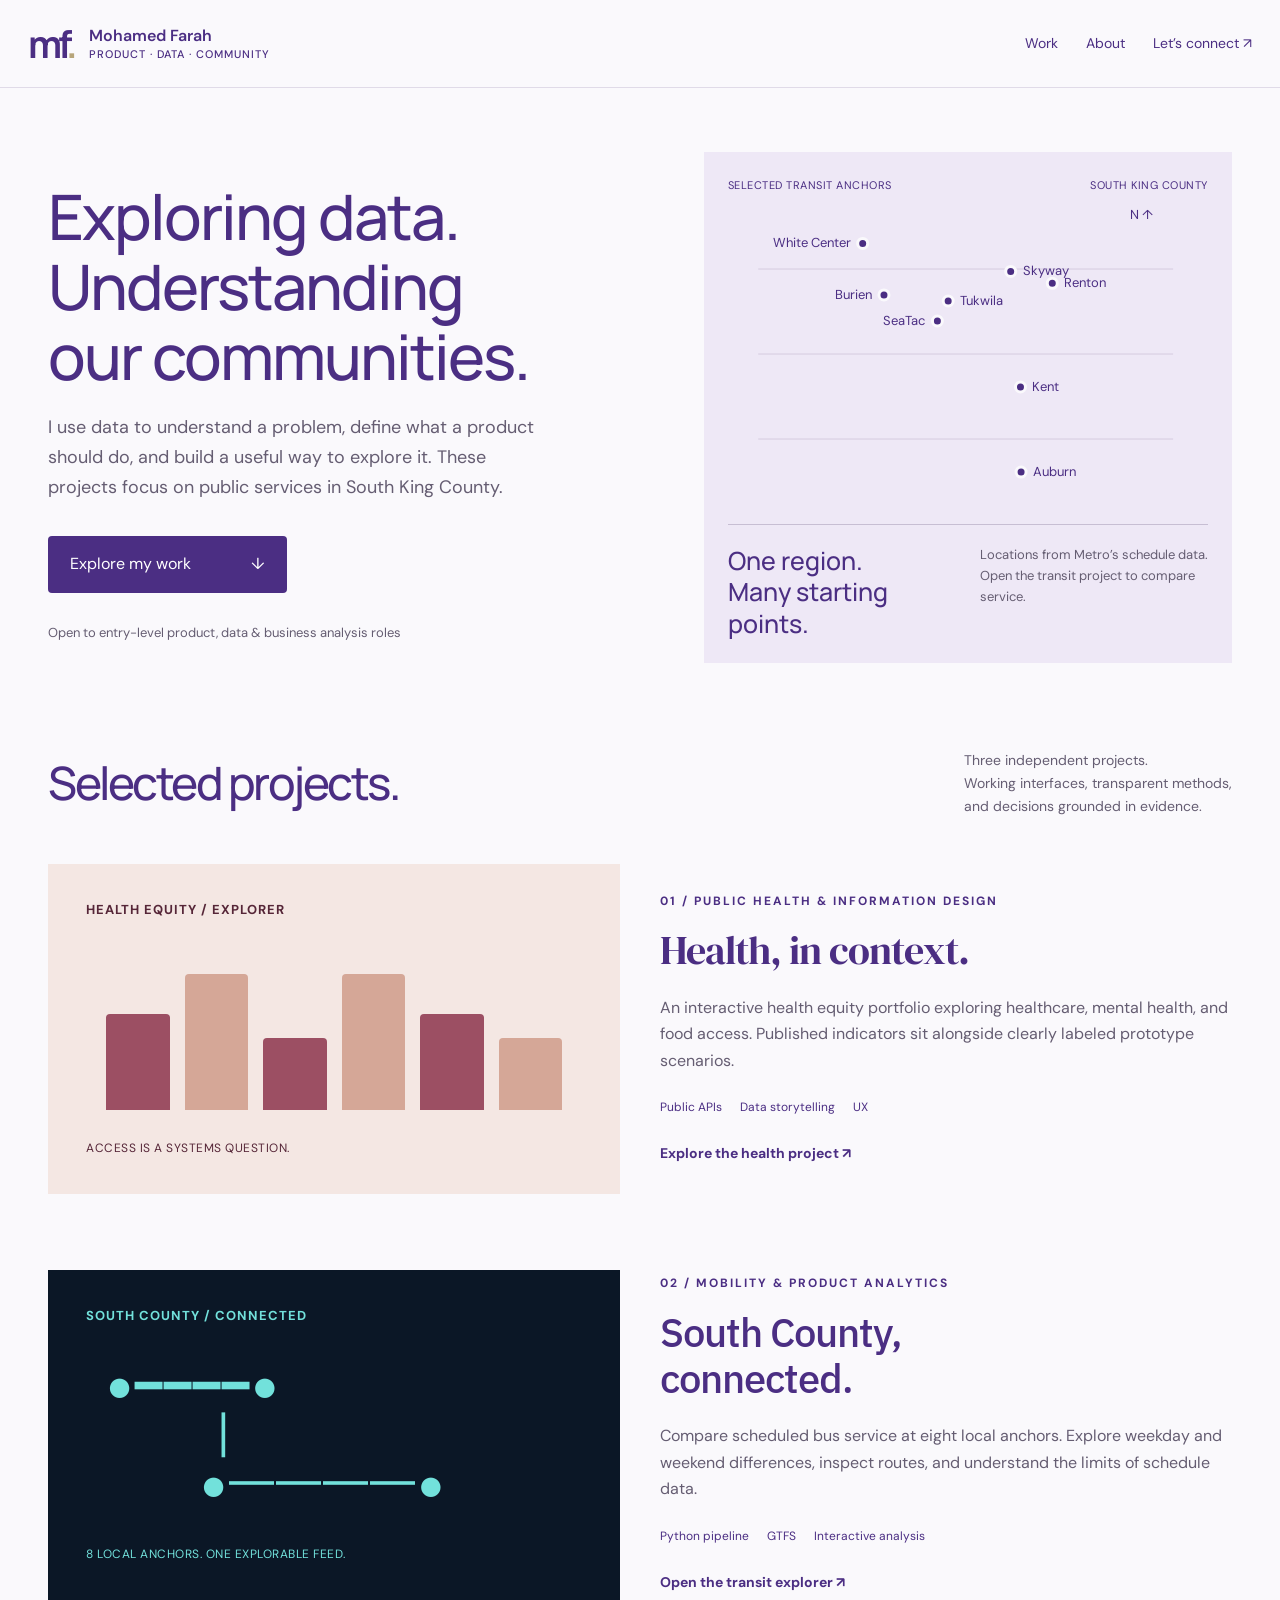
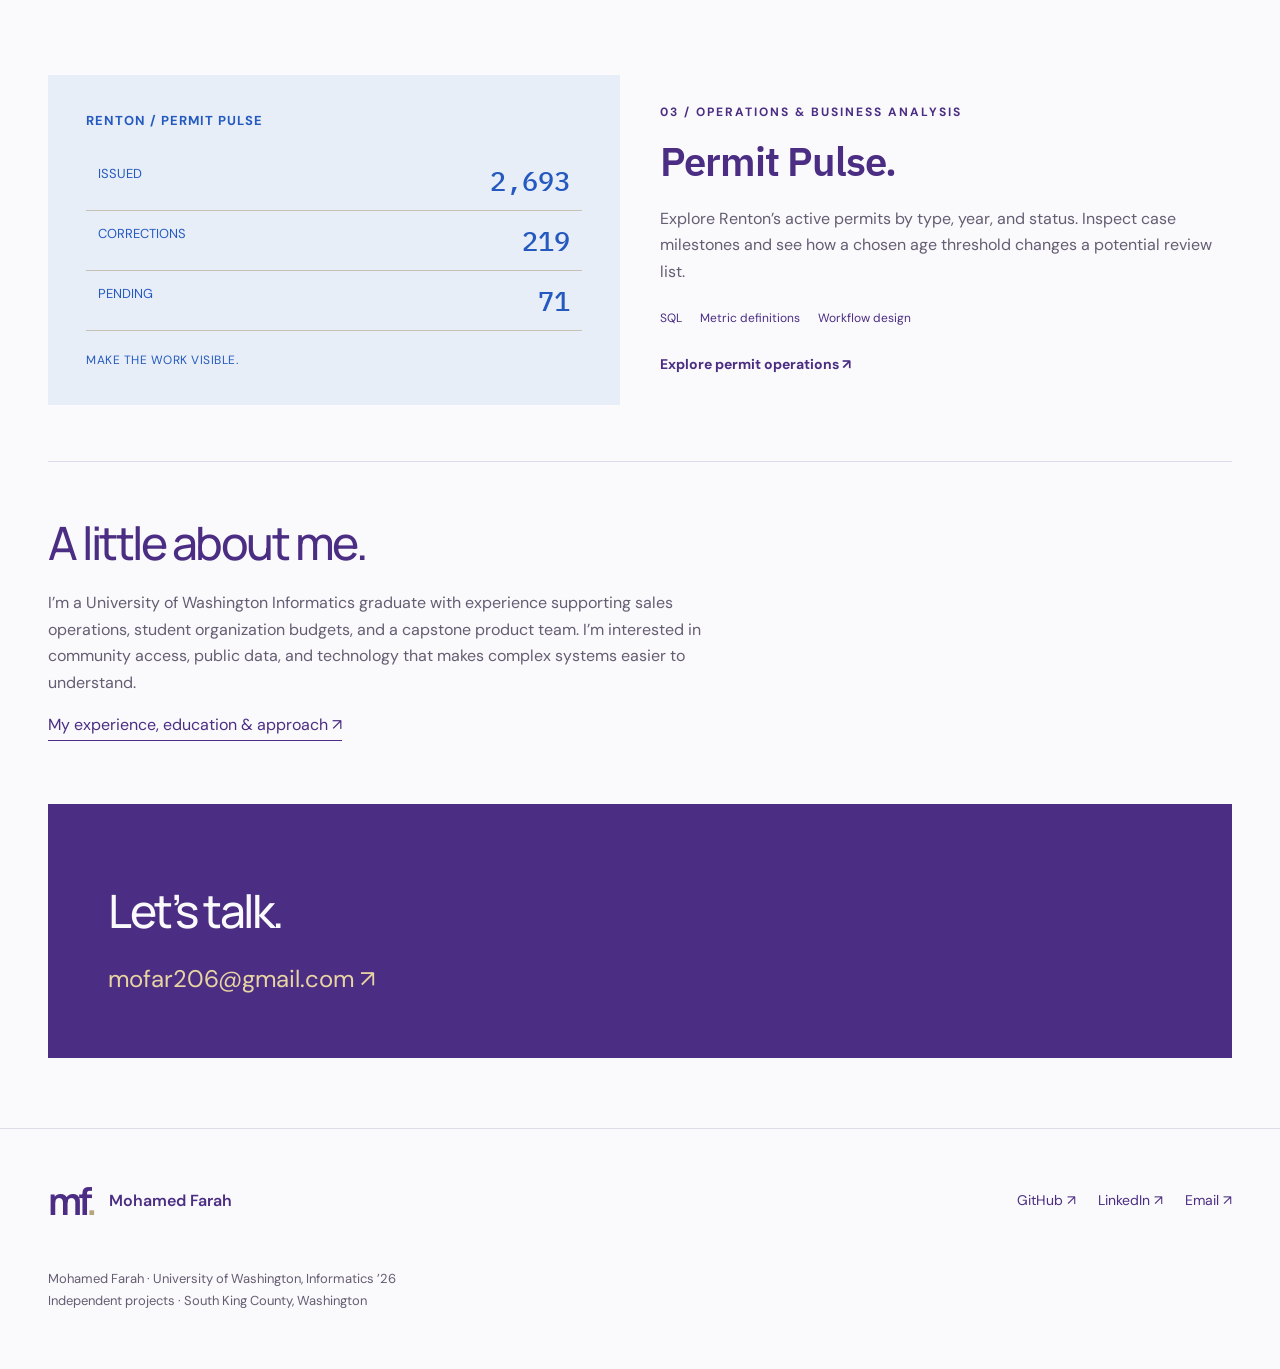
==== commit ce3d61b4: "Integrate About, repair map and active navigation, and complete project flow" ====
--- a/index.html
+++ b/index.html
@@ -1 +1 @@
-<!doctype html><html lang="en"><head><meta charset="utf-8"><meta name="viewport" content="width=device-width, initial-scale=1"><title>Data, product & community ,  Mohamed Farah</title><meta name="description" content="Mohamed Farah’s portfolio: local questions, public data, and useful digital products."><link rel="icon" href="favicon.svg"><link rel="stylesheet" href="portfolio.css"><link rel="stylesheet" href="project-themes.css"></head><body><a class="skip" href="#main">Skip to content</a><header><a class="brand" href="index.html"><b>mf<span>.</span></b><span>Mohamed Farah<small>DATA · PRODUCT · COMMUNITY</small></span></a><nav><a href="index.html#work">Work</a><a href="about.html">About</a><a href="mailto:mofar206@gmail.com">Let’s connect ↗</a></nav></header><main id="main"><section class="hero"><div><h1>Exploring data.<br>Understanding<br><em>our communities.</em></h1><p class="intro">I turn public data into tools people can explore, question, and use. My work starts close to home, in the communities of South King County.</p><a class="button" href="#work">Explore my work <span>↓</span></a><p class="availability"><i></i> Open to entry-level data, business analysis & product opportunities</p></div><div class="atlas" aria-label="Eight communities represented in the transit project"><div class="atlas-top"><span>FIELD NOTES / 47° N</span><span>SOUTH KING COUNTY</span></div><div class="route-art"><span style="--x:22%;--y:13%">White Center</span><span style="--x:65%;--y:18%">Skyway</span><span style="--x:17%;--y:36%">Burien</span><span style="--x:48%;--y:42%">Tukwila</span><span style="--x:73%;--y:37%">Renton</span><span style="--x:35%;--y:60%">SeaTac</span><span style="--x:67%;--y:72%">Kent</span><span style="--x:73%;--y:91%">Auburn</span></div><div class="atlas-bottom"><strong>One region.<br>Many starting points.</strong><p>A schematic of the places behind the questions. Explore actual locations in the transit tool.</p></div></div></section><section id="work"><div class="section-title"><div><h2>Selected projects.</h2></div><p>Three independent projects.<br>Working interfaces, transparent methods,<br>and decisions grounded in evidence.</p></div><a class="project health" href="health.html"><div class="project-art"><span class="art-label">HEALTH EQUITY / EXPLORER</span><div class="health-bars"><i></i><i></i><i></i><i></i><i></i><i></i></div><span>ACCESS IS A SYSTEMS QUESTION.</span></div><div class="project-copy"><span class="eyebrow">01 / PUBLIC HEALTH & INFORMATION DESIGN</span><h3>Health, in context.</h3><p>An interactive health equity portfolio exploring healthcare, mental health, and food access. Published indicators sit alongside clearly labeled prototype scenarios.</p><div class="tags"><span>Public APIs</span><span>Data storytelling</span><span>UX</span></div><strong>Explore the health project ↗</strong></div></a><a class="project transit" href="transit.html"><div class="project-art"><span class="art-label">SOUTH COUNTY / CONNECTED</span><div class="transit-art">●━━━━●<br>　　┃<br>　　●━━━━●</div><span>8 LOCAL ANCHORS. ONE EXPLORABLE FEED.</span></div><div class="project-copy"><span class="eyebrow">02 / MOBILITY & PRODUCT ANALYTICS</span><h3>South County,<br>connected.</h3><p>Compare scheduled bus service at eight local anchors. Switch days, inspect routes, and see what a schedule can tell us, and where its limits are about community access.</p><div class="tags"><span>Python pipeline</span><span>GTFS</span><span>Interactive analysis</span></div><strong>Open the transit explorer ↗</strong></div></a><a class="project permits" href="permits.html"><div class="project-art"><span class="art-label">RENTON / PERMIT PULSE</span><div class="permit-art"><div>ISSUED <b>2,693</b></div><div>CORRECTIONS <b>219</b></div><div>PENDING <b>71</b></div></div><span>MAKE THE WORK VISIBLE.</span></div><div class="project-copy"><span class="eyebrow">03 / OPERATIONS & BUSINESS ANALYSIS</span><h3>Permit Pulse.</h3><p>Turn Renton’s active permit snapshot into a focused operations workspace. Segment cases, inspect milestones, and define a review queue with explicit assumptions.</p><div class="tags"><span>SQL</span><span>Metric definitions</span><span>Workflow design</span></div><strong>Explore permit operations ↗</strong></div></a></section><section class="about-strip"><div><h2>A little about me.</h2><p>I’m a University of Washington Informatics graduate with experience supporting sales operations, student organization budgets, and a capstone product team. I’m interested in community access, public data, and technology that makes complex systems easier to understand.</p><a class="text-link" href="about.html">My experience, education & approach ↗</a></div></section><section class="contact"><h2>Let’s talk.</h2><a href="mailto:mofar206@gmail.com">mofar206@gmail.com ↗</a></section></main><footer><a class="brand" href="index.html"><b>mf<span>.</span></b><span>Mohamed Farah</span></a><div><a href="https://github.com/mofar206/Health-Portfolio">GitHub ↗</a><a href="https://linkedin.com/in/mofar206">LinkedIn ↗</a><a href="mailto:mofar206@gmail.com">Email ↗</a></div><p>Mohamed Farah · University of Washington, Informatics ’26<br>Independent projects · South King County, Washington</p></footer></body></html>+<!doctype html><html lang="en"><head><meta charset="utf-8"><meta name="viewport" content="width=device-width, initial-scale=1"><title>Product, data & community | Mohamed Farah</title><meta name="description" content="Mohamed Farah’s portfolio: local questions, public data, and useful digital products."><link rel="icon" href="favicon.svg"><link rel="stylesheet" href="portfolio.css?v=20260914-final"><link rel="stylesheet" href="project-themes.css?v=20260914-final"><script src="navigation.js?v=20260914-final" defer></script><link rel="stylesheet" href="layout.css?v=20260914-final"></head><body><a class="skip" href="#main">Skip to content</a><header><a class="brand" href="index.html?v=20260914-final"><b>mf<span>.</span></b><span>Mohamed Farah<small>PRODUCT · DATA · COMMUNITY</small></span></a><nav aria-label="Main navigation"><a data-nav="work" href="index.html?v=20260914-final#work">Work</a><a data-nav="about" href="about.html?v=20260914-final">About</a><a href="mailto:mofar206@gmail.com">Let’s connect ↗</a></nav></header><main id="main"><section class="hero"><div><h1>Exploring data.<br>Understanding<br><em>our communities.</em></h1><p class="intro">I use data to understand a problem, define what a product should do, and build a useful way to explore it. These projects focus on public services in South King County.</p><a class="button" href="#work">Explore my work <span>↓</span></a><p class="availability"><i></i> Open to entry-level product, data & business analysis roles</p></div><div class="atlas" aria-label="Eight communities represented in the transit project"><div class="atlas-top"><span>SELECTED TRANSIT ANCHORS</span><span>SOUTH KING COUNTY</span></div><div class="route-art"><svg viewBox="-55 0 480 330" role="img" aria-label="Geographic locations of eight transit anchors in South King County"><path class="map-guide" d="M-25 75H390 M-25 160H390 M-25 245H390"/><circle class="map-point" cx="227.5" cy="77.4" r="5"/><text x="239.5" y="81.4" text-anchor="start">Skyway</text><circle class="map-point" cx="79.5" cy="49.4" r="5"/><text x="67.5" y="53.4" text-anchor="end">White Center</text><circle class="map-point" cx="100.8" cy="100.9" r="5"/><text x="88.8" y="104.9" text-anchor="end">Burien</text><circle class="map-point" cx="165.0" cy="107.0" r="5"/><text x="177.0" y="111.0" text-anchor="start">Tukwila</text><circle class="map-point" cx="154.2" cy="127.0" r="5"/><text x="142.2" y="131.0" text-anchor="end">SeaTac</text><circle class="map-point" cx="269.1" cy="89.3" r="5"/><text x="281.1" y="93.3" text-anchor="start">Renton</text><circle class="map-point" cx="237.3" cy="193.0" r="5"/><text x="249.3" y="197.0" text-anchor="start">Kent</text><circle class="map-point" cx="237.9" cy="278.1" r="5"/><text x="249.9" y="282.1" text-anchor="start">Auburn</text><text x="370" y="25" text-anchor="end">N ↑</text></svg></div><div class="atlas-bottom"><strong>One region.<br>Many starting points.</strong><p>Locations from Metro’s schedule data. Open the transit project to compare service.</p></div></div></section><section id="work"><div class="section-title"><div><h2>Selected projects.</h2></div><p>Three independent projects.<br>Working interfaces, transparent methods,<br>and decisions grounded in evidence.</p></div><a class="project health" href="health.html?v=20260914-final"><div class="project-art"><span class="art-label">HEALTH EQUITY / EXPLORER</span><div class="health-bars"><i></i><i></i><i></i><i></i><i></i><i></i></div><span>ACCESS IS A SYSTEMS QUESTION.</span></div><div class="project-copy"><span class="eyebrow">01 / PUBLIC HEALTH & INFORMATION DESIGN</span><h3>Health, in context.</h3><p>An interactive health equity portfolio exploring healthcare, mental health, and food access. Published indicators sit alongside clearly labeled prototype scenarios.</p><div class="tags"><span>Public APIs</span><span>Data storytelling</span><span>UX</span></div><strong>Explore the health project ↗</strong></div></a><a class="project transit" href="transit.html?v=20260914-final"><div class="project-art"><span class="art-label">SOUTH COUNTY / CONNECTED</span><div class="transit-art">●━━━━●<br>　　┃<br>　　●━━━━●</div><span>8 LOCAL ANCHORS. ONE EXPLORABLE FEED.</span></div><div class="project-copy"><span class="eyebrow">02 / MOBILITY & PRODUCT ANALYTICS</span><h3>South County,<br>connected.</h3><p>Compare scheduled bus service at eight local anchors. Explore weekday and weekend differences, inspect routes, and understand the limits of schedule data.</p><div class="tags"><span>Python pipeline</span><span>GTFS</span><span>Interactive analysis</span></div><strong>Open the transit explorer ↗</strong></div></a><a class="project permits" href="permits.html?v=20260914-final"><div class="project-art"><span class="art-label">RENTON / PERMIT PULSE</span><div class="permit-art"><div>ISSUED <b>2,693</b></div><div>CORRECTIONS <b>219</b></div><div>PENDING <b>71</b></div></div><span>MAKE THE WORK VISIBLE.</span></div><div class="project-copy"><span class="eyebrow">03 / OPERATIONS & BUSINESS ANALYSIS</span><h3>Permit Pulse.</h3><p>Explore Renton’s active permits by type, year, and status. Inspect case milestones and see how a chosen age threshold changes a potential review list.</p><div class="tags"><span>SQL</span><span>Metric definitions</span><span>Workflow design</span></div><strong>Explore permit operations ↗</strong></div></a></section><section class="about-strip"><div><h2>A little about me.</h2><p>I’m a University of Washington Informatics graduate with experience supporting sales operations, student organization budgets, and a capstone product team. I’m interested in community access, public data, and technology that makes complex systems easier to understand.</p><a class="text-link" href="about.html?v=20260914-final">My experience, education & approach ↗</a></div></section><section class="contact"><h2>Let’s talk.</h2><a href="mailto:mofar206@gmail.com">mofar206@gmail.com ↗</a></section></main><footer><a class="brand" href="index.html?v=20260914-final"><b>mf<span>.</span></b><span>Mohamed Farah</span></a><div><a href="https://github.com/mofar206/Health-Portfolio">GitHub ↗</a><a href="https://linkedin.com/in/mofar206">LinkedIn ↗</a><a href="mailto:mofar206@gmail.com">Email ↗</a></div><p>Mohamed Farah · University of Washington, Informatics ’26<br>Independent projects · South King County, Washington</p></footer></body></html>
--- a/portfolio.css
+++ b/portfolio.css
@@ -1,5 +1,6 @@
 @import url('https://fonts.googleapis.com/css2?family=DM+Sans:wght@400;500;600;700&family=Manrope:wght@400;500;600;700;800&display=swap');
-:root{--ink:#4b2e83;--paper:#faf9fc;--muted:#655d72;--line:#e0dbe8;--lime:#e8d3a2}*{box-sizing:border-box}html{scroll-behavior:smooth}body{margin:0;background:var(--paper);color:var(--ink);font:16px/1.65 'DM Sans',sans-serif}a{color:inherit;text-decoration:none}button,input,select{font:inherit}a:focus-visible,button:focus-visible,input:focus-visible,select:focus-visible{outline:3px solid #d16d26;outline-offset:4px}header,main,footer{max-width:1320px;margin:auto}header{height:108px;display:flex;align-items:center;justify-content:space-between;padding:0 48px;border-bottom:1px solid var(--line)}.brand{display:flex;align-items:center;gap:15px;font-weight:600;line-height:1.4}.brand b{font-size:38px;letter-spacing:-4px}.brand b span{color:#b7a57a}.brand small{display:block;font-size:10px;letter-spacing:2px;font-weight:500}nav{display:flex;gap:32px;font-size:14px}nav a:last-child{border-bottom:1px solid}main{padding:0 48px}.hero{display:grid;grid-template-columns:1.25fr 1fr;gap:65px;align-items:center;padding:80px 0 90px}.eyebrow,.art-label{font-size:11px;font-weight:700;letter-spacing:2px}h1,h2,h3{font-family:Manrope,sans-serif;line-height:1.09;letter-spacing:-2.5px;font-weight:500;margin:22px 0}h1{font-size:clamp(48px,5.6vw,76px)}h2{font-size:46px}h3{font-size:44px}em{font-style:normal;color:#806021}.intro{font-size:18px;max-width:510px;color:var(--muted)}.button{display:inline-flex;background:var(--ink);color:white;gap:60px;padding:15px 22px;border-radius:4px;margin:16px 0}.availability{font-size:12px;color:var(--muted);max-width:430px}.availability i{display:inline-block;width:7px;height:7px;border-radius:50%;background:#b7a57a;margin-right:7px}.atlas{background:#eee8f6;border:1px solid #d4ccdf;border-radius:8px;padding:24px;min-height:500px}.atlas-top{display:flex;justify-content:space-between;font-size:9px;letter-spacing:1.3px}.route-art{height:315px;position:relative;background:transparent;left:var(--x);top:var(--y);font-size:11px;background:#faf9fc;padding:2px 6px;border-radius:3px;transform:translateX(-50%);white-space:nowrap}.route-art span:before{content:'';width:8px;height:8px;background:#644f83;display:inline-block;border-radius:50%;margin-right:5px}.atlas-bottom{display:grid;grid-template-columns:1fr 1fr;border-top:1px solid #c7bed3;padding-top:20px;gap:15px}.atlas-bottom strong{font:500 24px/1.2 Manrope}.atlas-bottom p{font-size:11px;margin:0;color:var(--muted)}.section-title{display:flex;justify-content:space-between;align-items:end;margin:20px 0 40px}.section-title p:last-child{color:var(--muted);font-size:14px}.project{display:grid;grid-template-columns:1fr 1fr;border:1px solid var(--line);border-radius:7px;overflow:hidden;margin-bottom:28px;transition:transform .2s,box-shadow .2s}.project:hover{transform:translateY(-3px);box-shadow:0 15px 35px #2318330d}.project-art{padding:35px 38px;display:flex;min-height:380px;flex-direction:column;justify-content:space-between}.project-art>span:last-child{font-size:10px;letter-spacing:1.5px}.health .project-art{background:#e8e0f3}.transit .project-art{background:#321b59;color:#e8d3a2}.permits .project-art{background:#f2ead8}.project-copy{padding:40px 45px;background:#ffffff}.project-copy p{color:var(--muted);font-size:15px}.project-copy strong{font-size:14px}.tags{display:flex;gap:8px;flex-wrap:wrap;margin:23px 0}.tags span{font-size:11px;border:1px solid var(--line);padding:3px 9px;border-radius:20px}.health-bars{height:160px;display:flex;align-items:end;gap:15px;padding:0 20px}.health-bars i{flex:1;background:#68489c;height:60%;border-radius:4px 4px 0 0}.health-bars i:nth-child(2n){height:85%;background:#b7a57a}.health-bars i:nth-child(3n){height:45%}.transit-art{font-size:45px;line-height:1.1;padding:20px;letter-spacing:2px}.permit-art div{display:flex;justify-content:space-between;border-bottom:1px solid #c5c2b4;padding:12px;font-size:11px}.permit-art b{font:500 27px Manrope}.about-strip{display:grid;grid-template-columns:1fr 2fr;gap:80px;border-top:1px solid var(--line);padding:85px 0;margin-top:75px}.about-strip p:not(.eyebrow){color:var(--muted);max-width:660px}.text-link{border-bottom:1px solid;padding-bottom:5px}.contact{background:var(--ink);color:var(--paper);padding:60px;margin:10px 0 70px;border-radius:7px}.contact a{font-size:24px;color:var(--lime)}footer{padding:45px 48px;display:flex;gap:40px;flex-wrap:wrap;border-top:1px solid var(--line);align-items:center}footer>div{display:flex;gap:22px;margin-left:auto;font-size:14px}footer p{width:100%;font-size:12px;color:var(--muted)}.skip{position:absolute;left:-10000px}.skip:focus{left:10px;top:10px;background:white;z-index:9999}.app-heading{padding:42px 0 24px}.app-heading h1{font-size:52px;margin:14px 0}.app-heading>p:last-child{max-width:790px;color:var(--muted)}.back{font-size:13px}.snapshot{display:inline-block;background:#e3ddec;padding:6px 10px;border-radius:4px;font-size:12px}.workspace{background:#ffffff;border:1px solid var(--line);border-radius:8px;padding:26px;margin:10px 0 40px}.controls{display:flex;gap:18px;flex-wrap:wrap}.controls label{flex:1;min-width:160px;font-size:12px;font-weight:700}.controls select,.controls input{display:block;width:100%;margin-top:6px;padding:10px;border:1px solid #c1bbca;border-radius:4px;background:white;font-size:14px;color:var(--ink)}.metrics{display:grid;grid-template-columns:repeat(3,1fr);gap:15px;margin:24px 0}.metric{padding:18px;background:#ece7f2;border-radius:5px}.metric b{display:block;font:500 36px Manrope;letter-spacing:-1px}.metric span{font-size:12px;color:var(--muted)}.split{display:grid;grid-template-columns:1fr 1.3fr;gap:28px}.hub-list{display:grid;grid-template-columns:1fr 1fr;gap:8px}.hub-list button{background:#f0edf5;border:1px solid var(--line);text-align:left;padding:13px;color:var(--ink);cursor:pointer;border-radius:4px}.hub-list button[aria-pressed=true]{background:var(--ink);color:var(--lime)}.hub-list small{display:block;font-size:11px}.chart{height:180px;display:flex;align-items:end;gap:4px;padding-top:22px;border-bottom:1px solid var(--line)}.chart div{flex:1;background:#8566b1;min-height:2px;position:relative}.chart div:hover{background:#46345f}.chart-labels{display:flex;justify-content:space-between;font-size:11px;color:var(--muted)}h4{font-size:16px;margin:18px 0 8px}.note{font-size:12px;color:var(--muted)}.table-wrap{overflow:auto;margin:20px 0}table{border-collapse:collapse;width:100%;font-size:13px;white-space:nowrap;text-align:left}th{font-weight:600;color:var(--muted);font-size:11px;text-transform:uppercase;letter-spacing:.5px}td,th{padding:13px 12px;border-bottom:1px solid var(--line)}tbody tr:hover{background:#efeaf5}.pill{padding:4px 8px;border-radius:20px;background:#e4deec;font-size:11px}.toolbar{display:flex;align-items:center;justify-content:space-between;gap:15px;flex-wrap:wrap}.small-button{padding:8px 14px;background:var(--ink);color:white;border:0;border-radius:4px;cursor:pointer;font-size:13px}.small-button:disabled{opacity:.4}.case-notes{display:grid;grid-template-columns:repeat(3,1fr);gap:30px;margin:60px 0}.case-notes h3{font-size:25px;letter-spacing:-.8px}.case-notes p,.case-notes li{font-size:14px;color:var(--muted)}.sources{padding:24px;background:#e5dfee;border-radius:6px;margin-bottom:60px;font-size:13px}.sources a{text-decoration:underline}.error{padding:20px;background:#fff0de}dialog{border:1px solid var(--line);border-radius:8px;padding:30px;max-width:550px;width:90%;color:var(--ink)}dialog::backdrop{background:#1c132890}dialog h3{font-size:27px;letter-spacing:-1px}.milestone{border-left:2px solid #ac9dc1;padding:12px 18px}.milestone b{display:block}.status-bars{display:flex;gap:8px;flex-wrap:wrap;margin:18px 0}.status-bars button{border:1px solid var(--line);background:#ece7f2;padding:8px 14px;cursor:pointer;border-radius:4px;font-size:12px}.status-bars button[aria-pressed=true]{background:var(--ink);color:white}@media(max-width:850px){header{padding:0 22px;height:90px}main{padding:0 22px}nav{gap:15px}nav a:last-child{display:none}.hero{grid-template-columns:1fr;padding:45px 0;gap:30px}.atlas{min-height:440px}.project{grid-template-columns:1fr}.project-art{min-height:280px}.project-copy{padding:28px}.section-title{display:block}h2{font-size:36px}.about-strip{grid-template-columns:1fr;gap:10px;padding:45px 0}.contact{padding:30px}.contact a{font-size:19px}.split,.case-notes{grid-template-columns:1fr}.metrics{gap:8px}.metric{padding:12px}.metric b{font-size:27px}.workspace{padding:16px}.app-heading h1{font-size:40px}footer{padding:30px 22px}.brand small{font-size:8px}h3{font-size:36px}}@media(prefers-reduced-motion:reduce){html{scroll-behavior:auto}*{transition:none!important}}
+:root{--ink:#4b2e83;--paper:#faf9fc;--muted:#655d72;--line:#e0dbe8;--lime:#e8d3a2}*{box-sizing:border-box}html{scroll-behavior:smooth}body{margin:0;background:var(--paper);color:var(--ink);font:16px/1.65 'DM Sans',sans-serif}a{color:inherit;text-decoration:none}button,input,select{font:inherit}a:focus-visible,button:focus-visible,input:focus-visible,select:focus-visible{outline:3px solid #d16d26;outline-offset:4px}header,main,footer{max-width:1320px;margin:auto}header{height:108px;display:flex;align-items:center;justify-content:space-between;padding:0 48px;border-bottom:1px solid var(--line)}.brand{display:flex;align-items:center;gap:15px;font-weight:600;line-height:1.4}.brand b{font-size:38px;letter-spacing:-4px}.brand b span{color:#b7a57a}.brand small{display:block;font-size:10px;letter-spacing:2px;font-weight:500}nav{display:flex;gap:32px;font-size:14px}nav a:last-child{border-bottom:1px solid}main{padding:0 48px}.hero{display:grid;grid-template-columns:1.25fr 1fr;gap:65px;align-items:center;padding:80px 0 90px}.eyebrow,.art-label{font-size:11px;font-weight:700;letter-spacing:2px}h1,h2,h3{font-family:Manrope,sans-serif;line-height:1.09;letter-spacing:-2.5px;font-weight:500;margin:22px 0}h1{font-size:clamp(48px,5.6vw,76px)}h2{font-size:46px}h3{font-size:44px}em{font-style:normal;color:#806021}.intro{font-size:18px;max-width:510px;color:var(--muted)}.button{display:inline-flex;background:var(--ink);color:white;gap:60px;padding:15px 22px;border-radius:4px;margin:16px 0}.availability{font-size:12px;color:var(--muted);max-width:430px}.availability i{display:inline-block;width:7px;height:7px;border-radius:50%;background:#b7a57a;margin-right:7px}.atlas{background:#eee8f6;border:1px solid #d4ccdf;border-radius:8px;padding:24px;min-height:500px}.atlas-top{display:flex;justify-content:space-between;font-size:9px;letter-spacing:1.3px}.route-art{width:100%;height:330px;position:relative;transform:none;white-space:normal;background:none;padding:0;border:0}.route-art svg{display:block;width:100%;height:100%}.route-art text{font-family:inherit;fill:#4b2e83;font-size:13px}.route-art .map-point{fill:#4b2e83;stroke:#faf9fc;stroke-width:3}.route-art .map-guide{stroke:#d5cbdf;stroke-width:1;fill:none}
+.atlas-bottom{display:grid;grid-template-columns:1fr 1fr;border-top:1px solid #c7bed3;padding-top:20px;gap:15px}.atlas-bottom strong{font:500 24px/1.2 Manrope}.atlas-bottom p{font-size:11px;margin:0;color:var(--muted)}.section-title{display:flex;justify-content:space-between;align-items:end;margin:20px 0 40px}.section-title p:last-child{color:var(--muted);font-size:14px}.project{display:grid;grid-template-columns:1fr 1fr;border:1px solid var(--line);border-radius:7px;overflow:hidden;margin-bottom:28px;transition:transform .2s,box-shadow .2s}.project:hover{transform:translateY(-3px);box-shadow:0 15px 35px #2318330d}.project-art{padding:35px 38px;display:flex;min-height:380px;flex-direction:column;justify-content:space-between}.project-art>span:last-child{font-size:10px;letter-spacing:1.5px}.health .project-art{background:#e8e0f3}.transit .project-art{background:#321b59;color:#e8d3a2}.permits .project-art{background:#f2ead8}.project-copy{padding:40px 45px;background:#ffffff}.project-copy p{color:var(--muted);font-size:15px}.project-copy strong{font-size:14px}.tags{display:flex;gap:8px;flex-wrap:wrap;margin:23px 0}.tags span{font-size:11px;border:1px solid var(--line);padding:3px 9px;border-radius:20px}.health-bars{height:160px;display:flex;align-items:end;gap:15px;padding:0 20px}.health-bars i{flex:1;background:#68489c;height:60%;border-radius:4px 4px 0 0}.health-bars i:nth-child(2n){height:85%;background:#b7a57a}.health-bars i:nth-child(3n){height:45%}.transit-art{font-size:45px;line-height:1.1;padding:20px;letter-spacing:2px}.permit-art div{display:flex;justify-content:space-between;border-bottom:1px solid #c5c2b4;padding:12px;font-size:11px}.permit-art b{font:500 27px Manrope}.about-strip{display:grid;grid-template-columns:1fr 2fr;gap:80px;border-top:1px solid var(--line);padding:85px 0;margin-top:75px}.about-strip p:not(.eyebrow){color:var(--muted);max-width:660px}.text-link{border-bottom:1px solid;padding-bottom:5px}.contact{background:var(--ink);color:var(--paper);padding:60px;margin:10px 0 70px;border-radius:7px}.contact a{font-size:24px;color:var(--lime)}footer{padding:45px 48px;display:flex;gap:40px;flex-wrap:wrap;border-top:1px solid var(--line);align-items:center}footer>div{display:flex;gap:22px;margin-left:auto;font-size:14px}footer p{width:100%;font-size:12px;color:var(--muted)}.skip{position:absolute;left:-10000px}.skip:focus{left:10px;top:10px;background:white;z-index:9999}.app-heading{padding:42px 0 24px}.app-heading h1{font-size:52px;margin:14px 0}.app-heading>p:last-child{max-width:790px;color:var(--muted)}.back{font-size:13px}.snapshot{display:inline-block;background:#e3ddec;padding:6px 10px;border-radius:4px;font-size:12px}.workspace{background:#ffffff;border:1px solid var(--line);border-radius:8px;padding:26px;margin:10px 0 40px}.controls{display:flex;gap:18px;flex-wrap:wrap}.controls label{flex:1;min-width:160px;font-size:12px;font-weight:700}.controls select,.controls input{display:block;width:100%;margin-top:6px;padding:10px;border:1px solid #c1bbca;border-radius:4px;background:white;font-size:14px;color:var(--ink)}.metrics{display:grid;grid-template-columns:repeat(3,1fr);gap:15px;margin:24px 0}.metric{padding:18px;background:#ece7f2;border-radius:5px}.metric b{display:block;font:500 36px Manrope;letter-spacing:-1px}.metric span{font-size:12px;color:var(--muted)}.split{display:grid;grid-template-columns:1fr 1.3fr;gap:28px}.hub-list{display:grid;grid-template-columns:1fr 1fr;gap:8px}.hub-list button{background:#f0edf5;border:1px solid var(--line);text-align:left;padding:13px;color:var(--ink);cursor:pointer;border-radius:4px}.hub-list button[aria-pressed=true]{background:var(--ink);color:var(--lime)}.hub-list small{display:block;font-size:11px}.chart{height:180px;display:flex;align-items:end;gap:4px;padding-top:22px;border-bottom:1px solid var(--line)}.chart div{flex:1;background:#8566b1;min-height:2px;position:relative}.chart div:hover{background:#46345f}.chart-labels{display:flex;justify-content:space-between;font-size:11px;color:var(--muted)}h4{font-size:16px;margin:18px 0 8px}.note{font-size:12px;color:var(--muted)}.table-wrap{overflow:auto;margin:20px 0}table{border-collapse:collapse;width:100%;font-size:13px;white-space:nowrap;text-align:left}th{font-weight:600;color:var(--muted);font-size:11px;text-transform:uppercase;letter-spacing:.5px}td,th{padding:13px 12px;border-bottom:1px solid var(--line)}tbody tr:hover{background:#efeaf5}.pill{padding:4px 8px;border-radius:20px;background:#e4deec;font-size:11px}.toolbar{display:flex;align-items:center;justify-content:space-between;gap:15px;flex-wrap:wrap}.small-button{padding:8px 14px;background:var(--ink);color:white;border:0;border-radius:4px;cursor:pointer;font-size:13px}.small-button:disabled{opacity:.4}.case-notes{display:grid;grid-template-columns:repeat(3,1fr);gap:30px;margin:60px 0}.case-notes h3{font-size:25px;letter-spacing:-.8px}.case-notes p,.case-notes li{font-size:14px;color:var(--muted)}.sources{padding:24px;background:#e5dfee;border-radius:6px;margin-bottom:60px;font-size:13px}.sources a{text-decoration:underline}.error{padding:20px;background:#fff0de}dialog{border:1px solid var(--line);border-radius:8px;padding:30px;max-width:550px;width:90%;color:var(--ink)}dialog::backdrop{background:#1c132890}dialog h3{font-size:27px;letter-spacing:-1px}.milestone{border-left:2px solid #ac9dc1;padding:12px 18px}.milestone b{display:block}.status-bars{display:flex;gap:8px;flex-wrap:wrap;margin:18px 0}.status-bars button{border:1px solid var(--line);background:#ece7f2;padding:8px 14px;cursor:pointer;border-radius:4px;font-size:12px}.status-bars button[aria-pressed=true]{background:var(--ink);color:white}@media(max-width:850px){header{padding:0 22px;height:90px}main{padding:0 22px}nav{gap:15px}nav a:last-child{display:none}.hero{grid-template-columns:1fr;padding:45px 0;gap:30px}.atlas{min-height:440px}.project{grid-template-columns:1fr}.project-art{min-height:280px}.project-copy{padding:28px}.section-title{display:block}h2{font-size:36px}.about-strip{grid-template-columns:1fr;gap:10px;padding:45px 0}.contact{padding:30px}.contact a{font-size:19px}.split,.case-notes{grid-template-columns:1fr}.metrics{gap:8px}.metric{padding:12px}.metric b{font-size:27px}.workspace{padding:16px}.app-heading h1{font-size:40px}footer{padding:30px 22px}.brand small{font-size:8px}h3{font-size:36px}}@media(prefers-reduced-motion:reduce){html{scroll-behavior:auto}*{transition:none!important}}
 /* Shared purple and gold identity across the complete portfolio. */
 :root{--ink:#4b2e83;--paper:#faf9fc;--muted:#655d72;--line:#e0dbe8;--lime:#e8d3a2;--teal:#68489c;--orange:#9b5427;color:var(--ink);background:var(--paper);font-family:'DM Sans',Arial,sans-serif}
 body{font-family:'DM Sans',Arial,sans-serif;font-size:16px;line-height:1.65}header{background:var(--paper)}header nav{align-items:center}header .brand{font-size:16px;letter-spacing:0}header .brand b{font-family:Manrope,sans-serif;letter-spacing:-4px}header .brand small{font-size:12px;letter-spacing:1px}.eyebrow,.art-label{font-size:12px}.atlas-top{font-size:12px;letter-spacing:.5px}.atlas-bottom p,.availability{font-size:13px}.route-art span{font-size:12px}.project-copy p{font-size:16px}.tags span{font-size:12px}.project-art>span:last-child{font-size:12px}.permit-art div{font-size:13px}.controls label{font-size:14px}.metric span,.note{font-size:13px}th{font-size:12px}.small-button,.status-bars button{font-size:14px}.health-topic{border:1px solid var(--line);border-radius:8px;background:white;padding:30px;display:flex;flex-direction:column;transition:transform .2s,box-shadow .2s}.health-topic:hover{transform:translateY(-3px);box-shadow:0 16px 32px #4b2e8310}.health-grid{display:grid;grid-template-columns:repeat(3,1fr);gap:22px;margin:20px 0 45px}.topic-number{font:500 52px Manrope;color:#b7a57a;margin-bottom:25px}.health-topic h2{font-size:34px;letter-spacing:-1.5px;margin:0 0 18px}.health-topic p:not(.eyebrow){color:var(--muted)}.health-topic strong{font-size:14px;margin-top:auto;padding-top:22px}.education-card{background:#4b2e83;color:white;border-top:5px solid #b7a57a;border-radius:8px;padding:40px}.education-year{font:500 110px/1.2 Manrope;letter-spacing:-8px;color:#e8d3a2}.education-card h2{font-size:32px;letter-spacing:-1px}.education-card p{color:#eee8f6}.education-rule{height:1px;background:#ffffff40;margin:28px 0}.experience-row{display:grid;grid-template-columns:1fr 2fr;gap:40px;border-top:1px solid var(--line);padding:30px 0}.experience-row>p,.organization{font-size:14px;color:var(--muted)}.experience-row h3{font-size:28px;letter-spacing:-1px;margin:0 0 8px}.experience-row div>p:last-child{max-width:720px}.health-case .case-container{max-width:none;padding:0}.health-case .case-hero{padding:20px 0 40px}.health-case .case-hero h1{font-size:52px;line-height:1.1;letter-spacing:-2.5px}.health-case em{font-family:Manrope,sans-serif;font-style:normal;font-weight:500}.health-case h2{font-size:36px;letter-spacing:-1.5px;line-height:1.15}.health-case h3{font-size:22px;letter-spacing:-.5px;line-height:1.3}.health-case .tags{margin:20px 0}.health-case .tags span{color:var(--ink)}.health-case p{font-size:16px}.health-case .case-pill{font-size:12px}.health-case .button.lime{background:var(--lime);color:#321b59}.health-case .button{font-size:14px}.health-case .breadcrumb{padding:28px 0}.health-case .insight-grid p,.health-case .method-grid p{font-size:16px}footer p{font-size:13px}footer .brand{font-size:16px}footer .brand b{font-family:Manrope,sans-serif}.contact a{color:#e8d3a2}.button{background:#4b2e83;color:white}a:focus-visible,button:focus-visible,input:focus-visible,select:focus-visible{outline-color:#997426}.snapshot,.metric,.pill,.sources,.status-bars button{background:#eee8f6}.chart div{background:#8566b1}.chart div:hover{background:#4b2e83}.hub-list button[aria-pressed=true],.status-bars button[aria-pressed=true]{background:#4b2e83;color:white}.health-case .next-case{margin-top:45px}header a,footer a{font-family:'DM Sans',sans-serif}
--- a/layout.css
+++ b/layout.css
@@ -0,0 +1,7 @@
+/* Final layout rules shared by every route. */
+html{scroll-behavior:smooth;scroll-padding-top:116px}body{overflow-wrap:break-word}body>header{position:sticky;top:0;z-index:50;height:88px;max-width:none;padding:0 max(24px,calc((100vw - 1224px)/2));border-bottom:1px solid #e0dbe8;background:#faf9fc}header nav{gap:28px;align-items:center}header nav a,header nav a:last-child{position:relative;border:0;padding:12px 0;text-decoration:none;font-size:14px;white-space:nowrap}header nav a:after{content:'';position:absolute;bottom:5px;left:0;right:0;height:2px;background:currentColor;transform:scaleX(0);transform-origin:left;transition:transform 160ms ease}header nav a:hover:after,header nav a:focus-visible:after,header nav a[aria-current]:after{transform:scaleX(1)}header .brand{min-width:0}header .brand small{font-size:11px;letter-spacing:1px}main{width:100%;min-width:0}main>*{min-width:0}#work{scroll-margin-top:0}.hero{grid-template-columns:minmax(0,1.15fr) minmax(0,1fr);gap:48px}.hero>div{min-width:0}.hero h1{font-size:clamp(40px,4.9vw,66px);line-height:1.12}.atlas{padding:24px;min-height:0;width:100%;overflow:hidden}.atlas-top{gap:12px;font-size:11px;flex-wrap:wrap}.route-art{height:330px;position:relative;left:auto;top:auto;transform:none;white-space:normal;width:100%;padding:0}.atlas-bottom{grid-template-columns:1fr 1fr;gap:24px}.atlas-bottom strong{font-size:25px;line-height:1.25}.atlas-bottom p{font-size:13px;line-height:1.6}.project{grid-template-columns:minmax(0,1fr) minmax(0,1fr);gap:40px;align-items:center;margin-bottom:56px}.project-copy{padding:24px 0}.project-copy h3{font-size:40px;line-height:1.15;letter-spacing:-1px}.project-copy .eyebrow{display:block;line-height:1.6;font-size:12px;margin-bottom:16px}.project-art{min-height:330px}.project-copy p{margin:18px 0}.tags{line-height:1.7;gap:8px 18px}.section-title{align-items:center;gap:32px;margin:0 0 32px}.section-title h2{margin:0}.project-next,.health-case .next-case{display:block;margin:48px 0 64px;padding:32px 0;border-top:1px solid var(--line);color:var(--ink)}.project-next h2{font-size:36px;line-height:1.2;margin:14px 0 0}.project-next h2>span{display:inline-block;margin-left:12px}.project-next>span{font-size:14px;color:var(--muted)}.project-next:hover h2{ text-decoration:underline;text-underline-offset:6px;text-decoration-thickness:1px}.project-transit .project-next{color:#edf6ff}.project-transit .project-next>span{color:#d0ddeb}.workspace{min-width:0}.split{grid-template-columns:minmax(0,1fr) minmax(0,1.3fr)}.table-wrap{max-width:100%;overflow-x:auto}.case-notes>div{min-width:0}.case-notes p{overflow-wrap:anywhere}footer{gap:28px}.health-case .case-container{width:100%;max-width:100%}.health-case .overview,.health-case .tool-heading{gap:32px}.project-health .health-topic{grid-template-columns:60px minmax(0,1fr) minmax(0,1.2fr)}
+@media(max-width:850px){body>header{height:80px;padding:0 22px}header nav{gap:20px}header nav a:last-child{display:none}html{scroll-padding-top:104px}#work{scroll-margin-top:0}.hero{grid-template-columns:1fr;gap:32px}.hero h1{font-size:48px}.atlas{max-width:560px}.project{grid-template-columns:1fr;gap:0;margin-bottom:48px}.project-copy{padding:24px 0}.project-copy h3{font-size:34px}.section-title{display:block}.section-title>p{margin-top:18px}.split{grid-template-columns:1fr}.project-next h2{font-size:30px}.project-health .health-topic{grid-template-columns:40px minmax(0,1fr)}.health-case .overview,.health-case .tool-heading{grid-template-columns:1fr}.atlas-bottom strong{font-size:23px}}
+@media(max-width:480px){body>header{padding:0 18px}header .brand b{font-size:30px}header .brand{gap:10px;font-size:13px}header .brand small{display:none}header nav{gap:18px}header nav a{font-size:14px}main{padding:0 20px}.hero h1{font-size:40px;letter-spacing:-1px}.atlas{padding:18px}.atlas-top{font-size:10px}.route-art{height:280px}.atlas-bottom{grid-template-columns:1fr;gap:14px}.atlas-bottom strong br{display:none}.project-art{padding:26px 22px;min-height:280px}.project-copy h3{font-size:32px}.health-case .case-hero h1{font-size:36px}footer>div{margin-left:0}}
+@media(prefers-reduced-motion:reduce){html{scroll-behavior:auto}header nav a:after{transition:none}}
+
+.about-strip{display:block;padding:56px 0;margin-top:40px}.about-strip>div{max-width:780px}.about-strip h2{margin-top:0}.about-intro .education-card{align-self:center}.about-intro .education-card h2{font-size:30px;line-height:1.25}.experience{margin:16px 0 48px}.experience-row{grid-template-columns:minmax(150px,1fr) minmax(0,2fr);gap:40px}.experience-row p{font-size:16px;line-height:1.7}.experience-row>p,.experience-row .organization{font-size:14px}.experience-row h3{line-height:1.25}.about-intro .intro{max-width:620px}@media(max-width:850px){.experience-row{grid-template-columns:1fr;gap:12px}.about-strip{padding:40px 0}.about-intro .education-card{width:100%}}
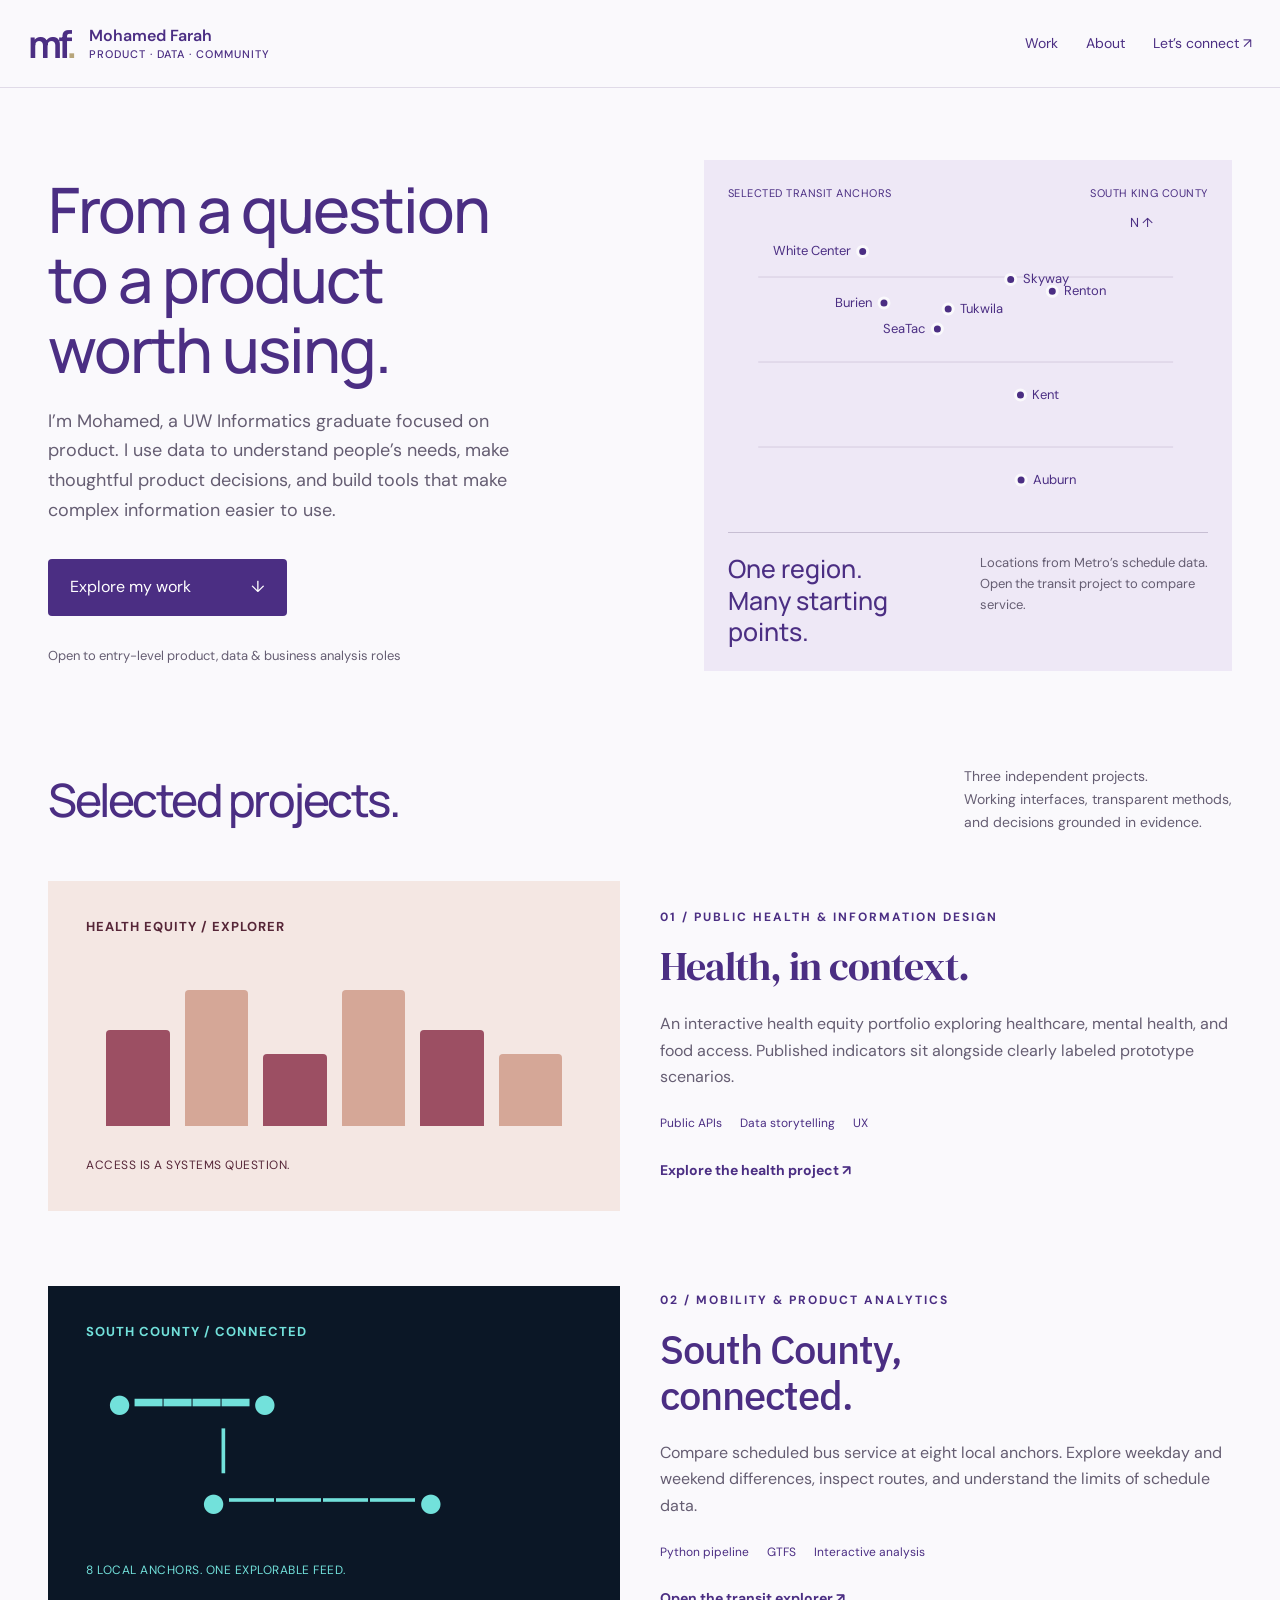
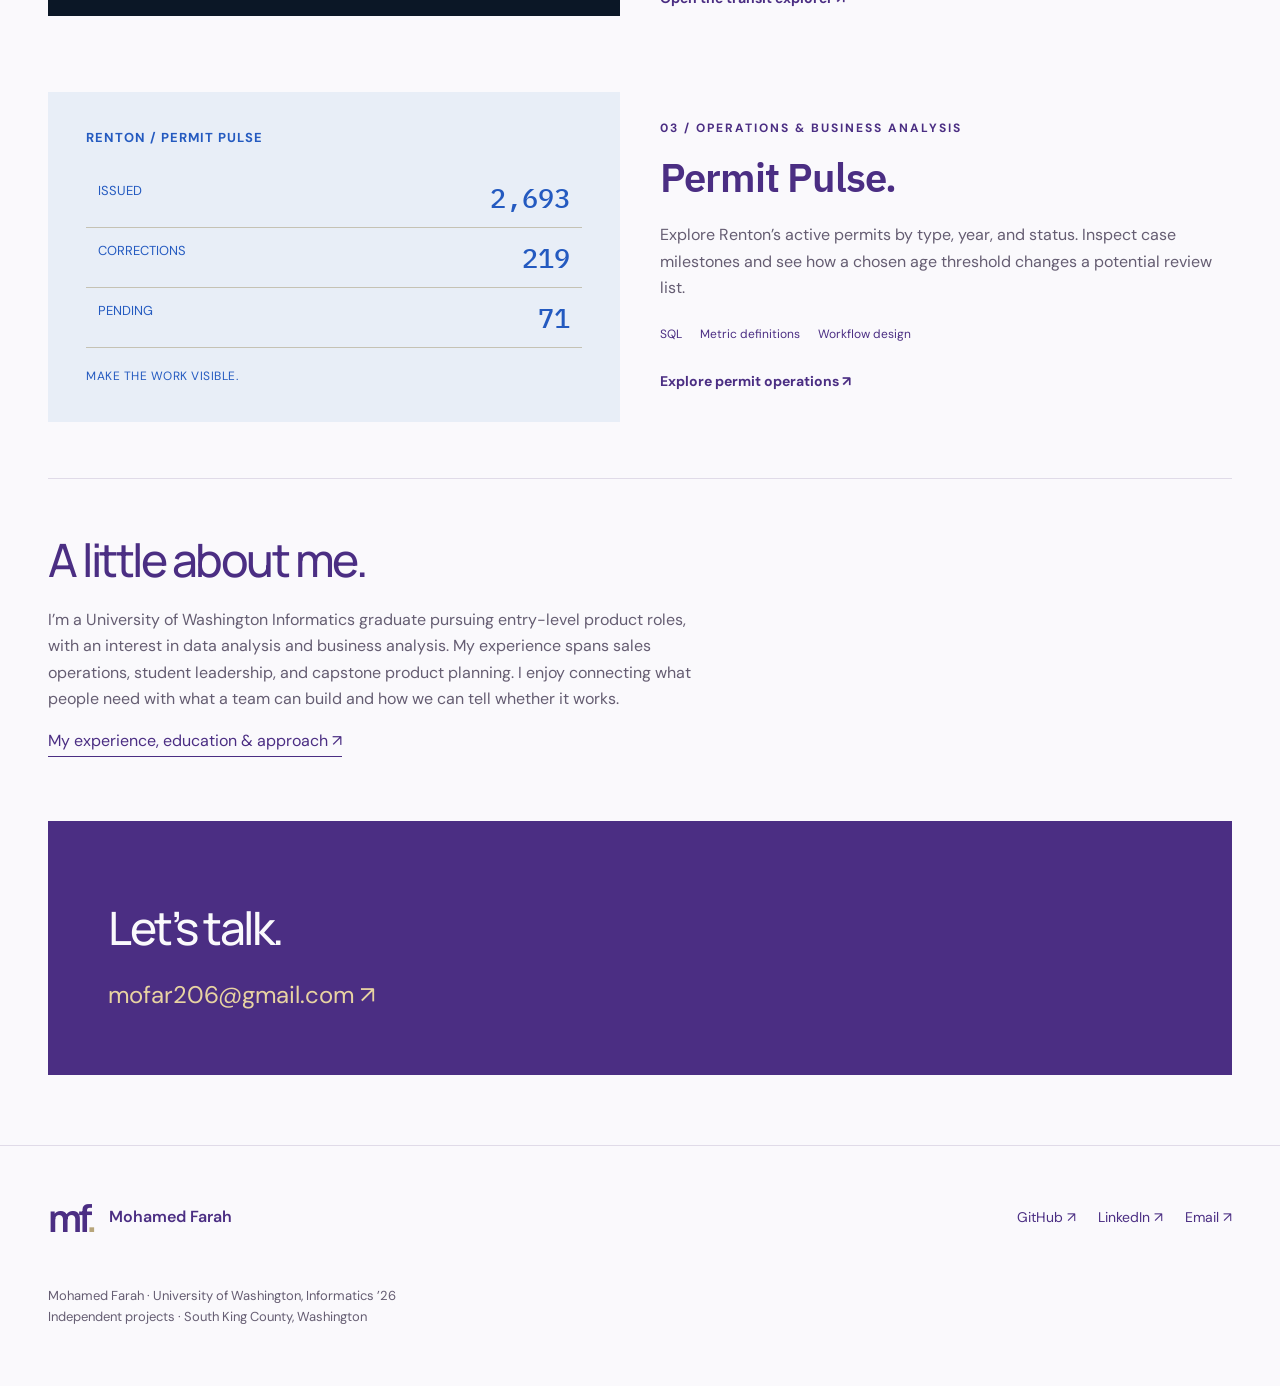
==== commit 82147987: "Prioritize product roles and correct capstone and SSA dates to 2025" ====
--- a/index.html
+++ b/index.html
@@ -1 +1 @@
-<!doctype html><html lang="en"><head><meta charset="utf-8"><meta name="viewport" content="width=device-width, initial-scale=1"><title>Product, data & community | Mohamed Farah</title><meta name="description" content="Mohamed Farah’s portfolio: local questions, public data, and useful digital products."><link rel="icon" href="favicon.svg"><link rel="stylesheet" href="portfolio.css?v=20260914-final"><link rel="stylesheet" href="project-themes.css?v=20260914-final"><script src="navigation.js?v=20260914-final" defer></script><link rel="stylesheet" href="layout.css?v=20260914-final"></head><body><a class="skip" href="#main">Skip to content</a><header><a class="brand" href="index.html?v=20260914-final"><b>mf<span>.</span></b><span>Mohamed Farah<small>PRODUCT · DATA · COMMUNITY</small></span></a><nav aria-label="Main navigation"><a data-nav="work" href="index.html?v=20260914-final#work">Work</a><a data-nav="about" href="about.html?v=20260914-final">About</a><a href="mailto:mofar206@gmail.com">Let’s connect ↗</a></nav></header><main id="main"><section class="hero"><div><h1>Exploring data.<br>Understanding<br><em>our communities.</em></h1><p class="intro">I use data to understand a problem, define what a product should do, and build a useful way to explore it. These projects focus on public services in South King County.</p><a class="button" href="#work">Explore my work <span>↓</span></a><p class="availability"><i></i> Open to entry-level product, data & business analysis roles</p></div><div class="atlas" aria-label="Eight communities represented in the transit project"><div class="atlas-top"><span>SELECTED TRANSIT ANCHORS</span><span>SOUTH KING COUNTY</span></div><div class="route-art"><svg viewBox="-55 0 480 330" role="img" aria-label="Geographic locations of eight transit anchors in South King County"><path class="map-guide" d="M-25 75H390 M-25 160H390 M-25 245H390"/><circle class="map-point" cx="227.5" cy="77.4" r="5"/><text x="239.5" y="81.4" text-anchor="start">Skyway</text><circle class="map-point" cx="79.5" cy="49.4" r="5"/><text x="67.5" y="53.4" text-anchor="end">White Center</text><circle class="map-point" cx="100.8" cy="100.9" r="5"/><text x="88.8" y="104.9" text-anchor="end">Burien</text><circle class="map-point" cx="165.0" cy="107.0" r="5"/><text x="177.0" y="111.0" text-anchor="start">Tukwila</text><circle class="map-point" cx="154.2" cy="127.0" r="5"/><text x="142.2" y="131.0" text-anchor="end">SeaTac</text><circle class="map-point" cx="269.1" cy="89.3" r="5"/><text x="281.1" y="93.3" text-anchor="start">Renton</text><circle class="map-point" cx="237.3" cy="193.0" r="5"/><text x="249.3" y="197.0" text-anchor="start">Kent</text><circle class="map-point" cx="237.9" cy="278.1" r="5"/><text x="249.9" y="282.1" text-anchor="start">Auburn</text><text x="370" y="25" text-anchor="end">N ↑</text></svg></div><div class="atlas-bottom"><strong>One region.<br>Many starting points.</strong><p>Locations from Metro’s schedule data. Open the transit project to compare service.</p></div></div></section><section id="work"><div class="section-title"><div><h2>Selected projects.</h2></div><p>Three independent projects.<br>Working interfaces, transparent methods,<br>and decisions grounded in evidence.</p></div><a class="project health" href="health.html?v=20260914-final"><div class="project-art"><span class="art-label">HEALTH EQUITY / EXPLORER</span><div class="health-bars"><i></i><i></i><i></i><i></i><i></i><i></i></div><span>ACCESS IS A SYSTEMS QUESTION.</span></div><div class="project-copy"><span class="eyebrow">01 / PUBLIC HEALTH & INFORMATION DESIGN</span><h3>Health, in context.</h3><p>An interactive health equity portfolio exploring healthcare, mental health, and food access. Published indicators sit alongside clearly labeled prototype scenarios.</p><div class="tags"><span>Public APIs</span><span>Data storytelling</span><span>UX</span></div><strong>Explore the health project ↗</strong></div></a><a class="project transit" href="transit.html?v=20260914-final"><div class="project-art"><span class="art-label">SOUTH COUNTY / CONNECTED</span><div class="transit-art">●━━━━●<br>　　┃<br>　　●━━━━●</div><span>8 LOCAL ANCHORS. ONE EXPLORABLE FEED.</span></div><div class="project-copy"><span class="eyebrow">02 / MOBILITY & PRODUCT ANALYTICS</span><h3>South County,<br>connected.</h3><p>Compare scheduled bus service at eight local anchors. Explore weekday and weekend differences, inspect routes, and understand the limits of schedule data.</p><div class="tags"><span>Python pipeline</span><span>GTFS</span><span>Interactive analysis</span></div><strong>Open the transit explorer ↗</strong></div></a><a class="project permits" href="permits.html?v=20260914-final"><div class="project-art"><span class="art-label">RENTON / PERMIT PULSE</span><div class="permit-art"><div>ISSUED <b>2,693</b></div><div>CORRECTIONS <b>219</b></div><div>PENDING <b>71</b></div></div><span>MAKE THE WORK VISIBLE.</span></div><div class="project-copy"><span class="eyebrow">03 / OPERATIONS & BUSINESS ANALYSIS</span><h3>Permit Pulse.</h3><p>Explore Renton’s active permits by type, year, and status. Inspect case milestones and see how a chosen age threshold changes a potential review list.</p><div class="tags"><span>SQL</span><span>Metric definitions</span><span>Workflow design</span></div><strong>Explore permit operations ↗</strong></div></a></section><section class="about-strip"><div><h2>A little about me.</h2><p>I’m a University of Washington Informatics graduate with experience supporting sales operations, student organization budgets, and a capstone product team. I’m interested in community access, public data, and technology that makes complex systems easier to understand.</p><a class="text-link" href="about.html?v=20260914-final">My experience, education & approach ↗</a></div></section><section class="contact"><h2>Let’s talk.</h2><a href="mailto:mofar206@gmail.com">mofar206@gmail.com ↗</a></section></main><footer><a class="brand" href="index.html?v=20260914-final"><b>mf<span>.</span></b><span>Mohamed Farah</span></a><div><a href="https://github.com/mofar206/Health-Portfolio">GitHub ↗</a><a href="https://linkedin.com/in/mofar206">LinkedIn ↗</a><a href="mailto:mofar206@gmail.com">Email ↗</a></div><p>Mohamed Farah · University of Washington, Informatics ’26<br>Independent projects · South King County, Washington</p></footer></body></html>+<!doctype html><html lang="en"><head><meta charset="utf-8"><meta name="viewport" content="width=device-width, initial-scale=1"><title>Product, data & community | Mohamed Farah</title><meta name="description" content="Mohamed Farah’s portfolio: local questions, public data, and useful digital products."><link rel="icon" href="favicon.svg"><link rel="stylesheet" href="portfolio.css?v=20260914-product"><link rel="stylesheet" href="project-themes.css?v=20260914-product"><script src="navigation.js?v=20260914-product" defer></script><link rel="stylesheet" href="layout.css?v=20260914-product"></head><body><a class="skip" href="#main">Skip to content</a><header><a class="brand" href="index.html?v=20260914-product"><b>mf<span>.</span></b><span>Mohamed Farah<small>PRODUCT · DATA · COMMUNITY</small></span></a><nav aria-label="Main navigation"><a data-nav="work" href="index.html?v=20260914-product#work">Work</a><a data-nav="about" href="about.html?v=20260914-product">About</a><a href="mailto:mofar206@gmail.com">Let’s connect ↗</a></nav></header><main id="main"><section class="hero"><div><h1>From a question<br>to a product<br><em>worth using.</em></h1><p class="intro">I’m Mohamed, a UW Informatics graduate focused on product. I use data to understand people’s needs, make thoughtful product decisions, and build tools that make complex information easier to use.</p><a class="button" href="#work">Explore my work <span>↓</span></a><p class="availability"><i></i> Open to entry-level product, data & business analysis roles</p></div><div class="atlas" aria-label="Eight communities represented in the transit project"><div class="atlas-top"><span>SELECTED TRANSIT ANCHORS</span><span>SOUTH KING COUNTY</span></div><div class="route-art"><svg viewBox="-55 0 480 330" role="img" aria-label="Geographic locations of eight transit anchors in South King County"><path class="map-guide" d="M-25 75H390 M-25 160H390 M-25 245H390"/><circle class="map-point" cx="227.5" cy="77.4" r="5"/><text x="239.5" y="81.4" text-anchor="start">Skyway</text><circle class="map-point" cx="79.5" cy="49.4" r="5"/><text x="67.5" y="53.4" text-anchor="end">White Center</text><circle class="map-point" cx="100.8" cy="100.9" r="5"/><text x="88.8" y="104.9" text-anchor="end">Burien</text><circle class="map-point" cx="165.0" cy="107.0" r="5"/><text x="177.0" y="111.0" text-anchor="start">Tukwila</text><circle class="map-point" cx="154.2" cy="127.0" r="5"/><text x="142.2" y="131.0" text-anchor="end">SeaTac</text><circle class="map-point" cx="269.1" cy="89.3" r="5"/><text x="281.1" y="93.3" text-anchor="start">Renton</text><circle class="map-point" cx="237.3" cy="193.0" r="5"/><text x="249.3" y="197.0" text-anchor="start">Kent</text><circle class="map-point" cx="237.9" cy="278.1" r="5"/><text x="249.9" y="282.1" text-anchor="start">Auburn</text><text x="370" y="25" text-anchor="end">N ↑</text></svg></div><div class="atlas-bottom"><strong>One region.<br>Many starting points.</strong><p>Locations from Metro’s schedule data. Open the transit project to compare service.</p></div></div></section><section id="work"><div class="section-title"><div><h2>Selected projects.</h2></div><p>Three independent projects.<br>Working interfaces, transparent methods,<br>and decisions grounded in evidence.</p></div><a class="project health" href="health.html?v=20260914-product"><div class="project-art"><span class="art-label">HEALTH EQUITY / EXPLORER</span><div class="health-bars"><i></i><i></i><i></i><i></i><i></i><i></i></div><span>ACCESS IS A SYSTEMS QUESTION.</span></div><div class="project-copy"><span class="eyebrow">01 / PUBLIC HEALTH & INFORMATION DESIGN</span><h3>Health, in context.</h3><p>An interactive health equity portfolio exploring healthcare, mental health, and food access. Published indicators sit alongside clearly labeled prototype scenarios.</p><div class="tags"><span>Public APIs</span><span>Data storytelling</span><span>UX</span></div><strong>Explore the health project ↗</strong></div></a><a class="project transit" href="transit.html?v=20260914-product"><div class="project-art"><span class="art-label">SOUTH COUNTY / CONNECTED</span><div class="transit-art">●━━━━●<br>　　┃<br>　　●━━━━●</div><span>8 LOCAL ANCHORS. ONE EXPLORABLE FEED.</span></div><div class="project-copy"><span class="eyebrow">02 / MOBILITY & PRODUCT ANALYTICS</span><h3>South County,<br>connected.</h3><p>Compare scheduled bus service at eight local anchors. Explore weekday and weekend differences, inspect routes, and understand the limits of schedule data.</p><div class="tags"><span>Python pipeline</span><span>GTFS</span><span>Interactive analysis</span></div><strong>Open the transit explorer ↗</strong></div></a><a class="project permits" href="permits.html?v=20260914-product"><div class="project-art"><span class="art-label">RENTON / PERMIT PULSE</span><div class="permit-art"><div>ISSUED <b>2,693</b></div><div>CORRECTIONS <b>219</b></div><div>PENDING <b>71</b></div></div><span>MAKE THE WORK VISIBLE.</span></div><div class="project-copy"><span class="eyebrow">03 / OPERATIONS & BUSINESS ANALYSIS</span><h3>Permit Pulse.</h3><p>Explore Renton’s active permits by type, year, and status. Inspect case milestones and see how a chosen age threshold changes a potential review list.</p><div class="tags"><span>SQL</span><span>Metric definitions</span><span>Workflow design</span></div><strong>Explore permit operations ↗</strong></div></a></section><section class="about-strip"><div><h2>A little about me.</h2><p>I’m a University of Washington Informatics graduate pursuing entry-level product roles, with an interest in data analysis and business analysis. My experience spans sales operations, student leadership, and capstone product planning. I enjoy connecting what people need with what a team can build and how we can tell whether it works.</p><a class="text-link" href="about.html?v=20260914-product">My experience, education & approach ↗</a></div></section><section class="contact"><h2>Let’s talk.</h2><a href="mailto:mofar206@gmail.com">mofar206@gmail.com ↗</a></section></main><footer><a class="brand" href="index.html?v=20260914-product"><b>mf<span>.</span></b><span>Mohamed Farah</span></a><div><a href="https://github.com/mofar206/Health-Portfolio">GitHub ↗</a><a href="https://linkedin.com/in/mofar206">LinkedIn ↗</a><a href="mailto:mofar206@gmail.com">Email ↗</a></div><p>Mohamed Farah · University of Washington, Informatics ’26<br>Independent projects · South King County, Washington</p></footer></body></html>
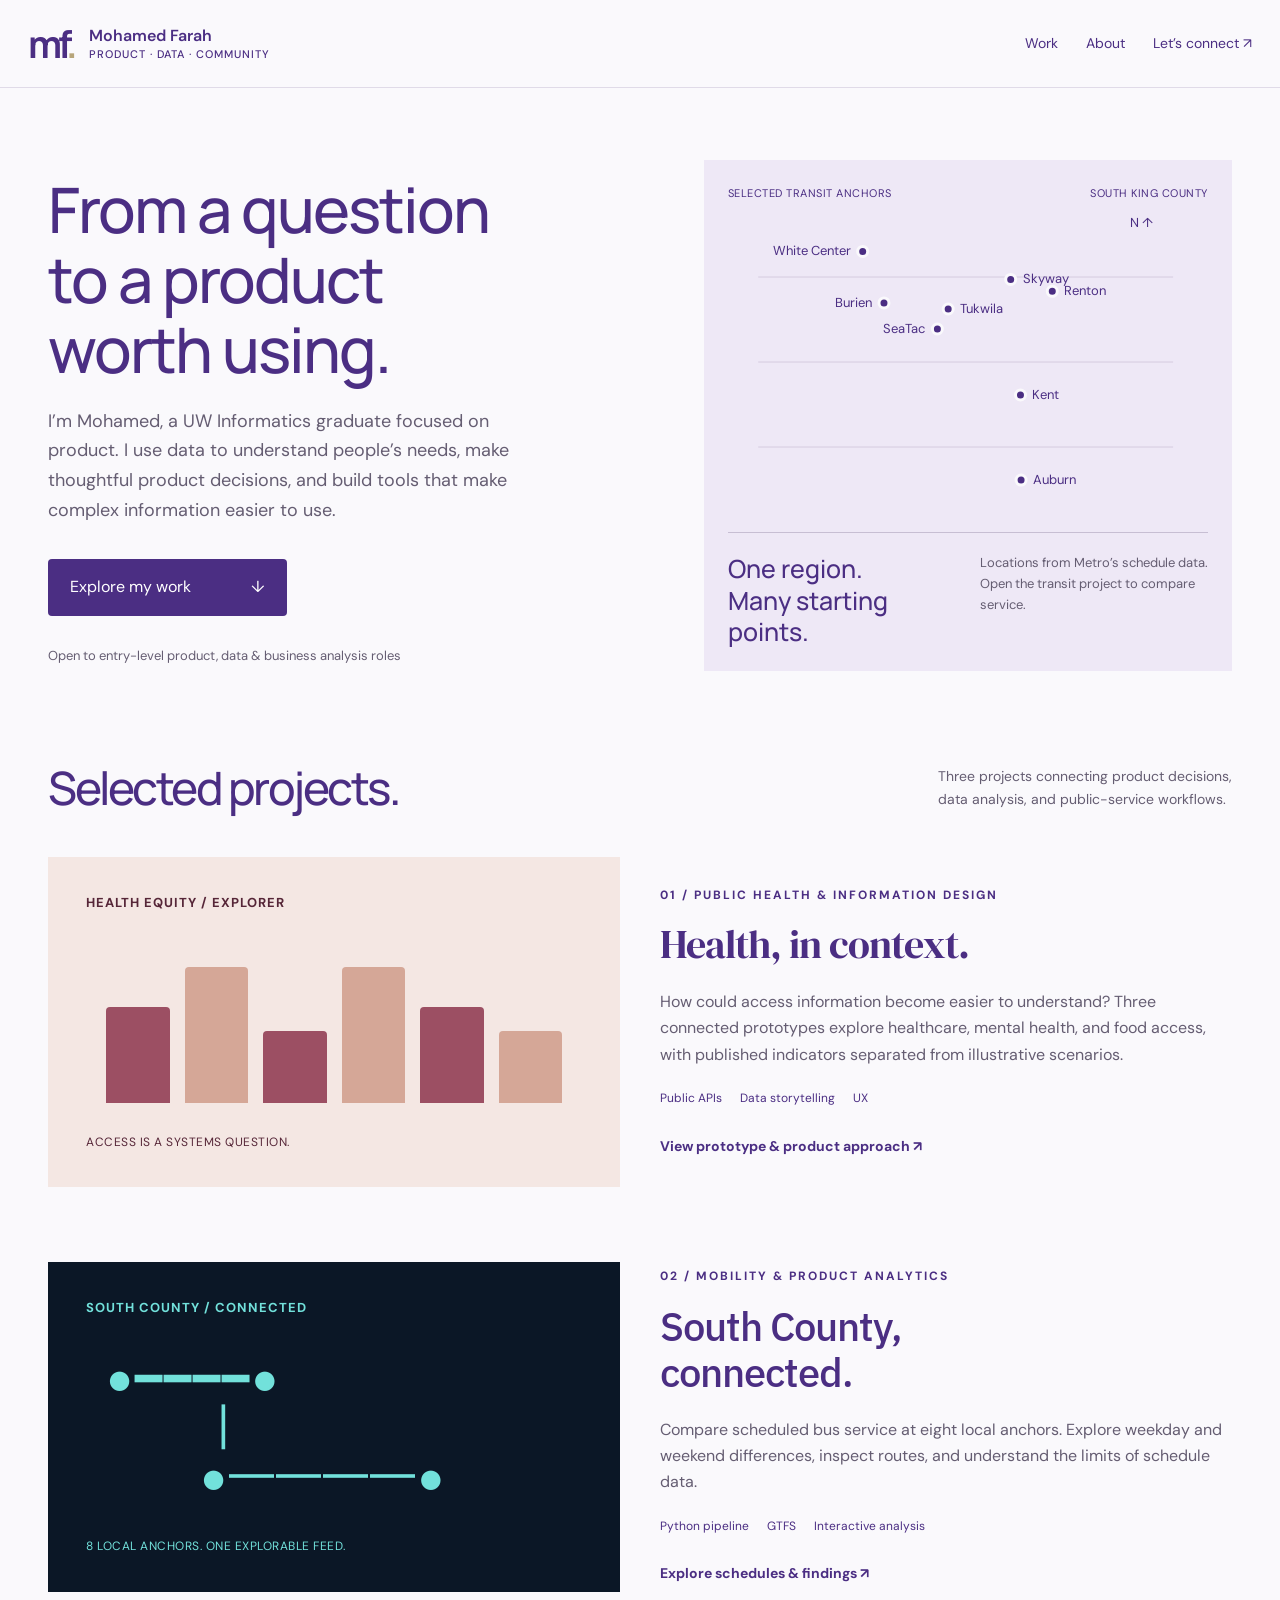
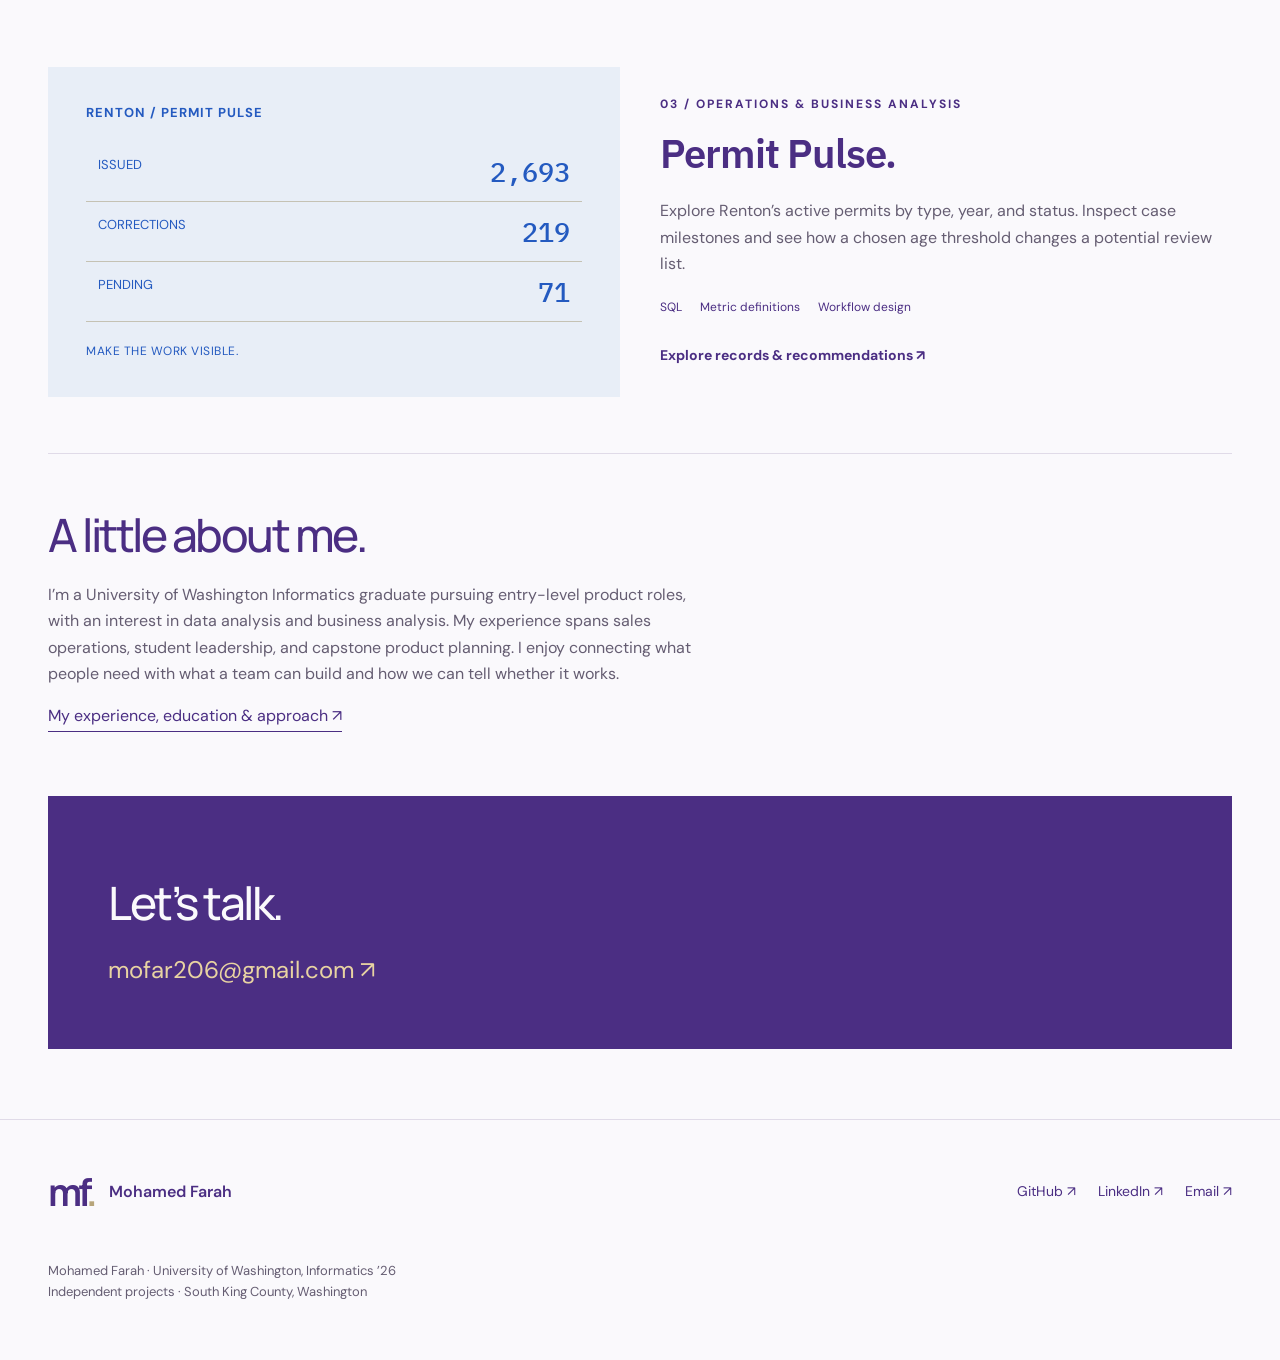
==== commit fda42f81: "Strengthen product case studies with reproducible findings and clearer decisions" ====
--- a/index.html
+++ b/index.html
@@ -1 +1 @@
-<!doctype html><html lang="en"><head><meta charset="utf-8"><meta name="viewport" content="width=device-width, initial-scale=1"><title>Product, data & community | Mohamed Farah</title><meta name="description" content="Mohamed Farah’s portfolio: local questions, public data, and useful digital products."><link rel="icon" href="favicon.svg"><link rel="stylesheet" href="portfolio.css?v=20260914-product"><link rel="stylesheet" href="project-themes.css?v=20260914-product"><script src="navigation.js?v=20260914-product" defer></script><link rel="stylesheet" href="layout.css?v=20260914-product"></head><body><a class="skip" href="#main">Skip to content</a><header><a class="brand" href="index.html?v=20260914-product"><b>mf<span>.</span></b><span>Mohamed Farah<small>PRODUCT · DATA · COMMUNITY</small></span></a><nav aria-label="Main navigation"><a data-nav="work" href="index.html?v=20260914-product#work">Work</a><a data-nav="about" href="about.html?v=20260914-product">About</a><a href="mailto:mofar206@gmail.com">Let’s connect ↗</a></nav></header><main id="main"><section class="hero"><div><h1>From a question<br>to a product<br><em>worth using.</em></h1><p class="intro">I’m Mohamed, a UW Informatics graduate focused on product. I use data to understand people’s needs, make thoughtful product decisions, and build tools that make complex information easier to use.</p><a class="button" href="#work">Explore my work <span>↓</span></a><p class="availability"><i></i> Open to entry-level product, data & business analysis roles</p></div><div class="atlas" aria-label="Eight communities represented in the transit project"><div class="atlas-top"><span>SELECTED TRANSIT ANCHORS</span><span>SOUTH KING COUNTY</span></div><div class="route-art"><svg viewBox="-55 0 480 330" role="img" aria-label="Geographic locations of eight transit anchors in South King County"><path class="map-guide" d="M-25 75H390 M-25 160H390 M-25 245H390"/><circle class="map-point" cx="227.5" cy="77.4" r="5"/><text x="239.5" y="81.4" text-anchor="start">Skyway</text><circle class="map-point" cx="79.5" cy="49.4" r="5"/><text x="67.5" y="53.4" text-anchor="end">White Center</text><circle class="map-point" cx="100.8" cy="100.9" r="5"/><text x="88.8" y="104.9" text-anchor="end">Burien</text><circle class="map-point" cx="165.0" cy="107.0" r="5"/><text x="177.0" y="111.0" text-anchor="start">Tukwila</text><circle class="map-point" cx="154.2" cy="127.0" r="5"/><text x="142.2" y="131.0" text-anchor="end">SeaTac</text><circle class="map-point" cx="269.1" cy="89.3" r="5"/><text x="281.1" y="93.3" text-anchor="start">Renton</text><circle class="map-point" cx="237.3" cy="193.0" r="5"/><text x="249.3" y="197.0" text-anchor="start">Kent</text><circle class="map-point" cx="237.9" cy="278.1" r="5"/><text x="249.9" y="282.1" text-anchor="start">Auburn</text><text x="370" y="25" text-anchor="end">N ↑</text></svg></div><div class="atlas-bottom"><strong>One region.<br>Many starting points.</strong><p>Locations from Metro’s schedule data. Open the transit project to compare service.</p></div></div></section><section id="work"><div class="section-title"><div><h2>Selected projects.</h2></div><p>Three independent projects.<br>Working interfaces, transparent methods,<br>and decisions grounded in evidence.</p></div><a class="project health" href="health.html?v=20260914-product"><div class="project-art"><span class="art-label">HEALTH EQUITY / EXPLORER</span><div class="health-bars"><i></i><i></i><i></i><i></i><i></i><i></i></div><span>ACCESS IS A SYSTEMS QUESTION.</span></div><div class="project-copy"><span class="eyebrow">01 / PUBLIC HEALTH & INFORMATION DESIGN</span><h3>Health, in context.</h3><p>An interactive health equity portfolio exploring healthcare, mental health, and food access. Published indicators sit alongside clearly labeled prototype scenarios.</p><div class="tags"><span>Public APIs</span><span>Data storytelling</span><span>UX</span></div><strong>Explore the health project ↗</strong></div></a><a class="project transit" href="transit.html?v=20260914-product"><div class="project-art"><span class="art-label">SOUTH COUNTY / CONNECTED</span><div class="transit-art">●━━━━●<br>　　┃<br>　　●━━━━●</div><span>8 LOCAL ANCHORS. ONE EXPLORABLE FEED.</span></div><div class="project-copy"><span class="eyebrow">02 / MOBILITY & PRODUCT ANALYTICS</span><h3>South County,<br>connected.</h3><p>Compare scheduled bus service at eight local anchors. Explore weekday and weekend differences, inspect routes, and understand the limits of schedule data.</p><div class="tags"><span>Python pipeline</span><span>GTFS</span><span>Interactive analysis</span></div><strong>Open the transit explorer ↗</strong></div></a><a class="project permits" href="permits.html?v=20260914-product"><div class="project-art"><span class="art-label">RENTON / PERMIT PULSE</span><div class="permit-art"><div>ISSUED <b>2,693</b></div><div>CORRECTIONS <b>219</b></div><div>PENDING <b>71</b></div></div><span>MAKE THE WORK VISIBLE.</span></div><div class="project-copy"><span class="eyebrow">03 / OPERATIONS & BUSINESS ANALYSIS</span><h3>Permit Pulse.</h3><p>Explore Renton’s active permits by type, year, and status. Inspect case milestones and see how a chosen age threshold changes a potential review list.</p><div class="tags"><span>SQL</span><span>Metric definitions</span><span>Workflow design</span></div><strong>Explore permit operations ↗</strong></div></a></section><section class="about-strip"><div><h2>A little about me.</h2><p>I’m a University of Washington Informatics graduate pursuing entry-level product roles, with an interest in data analysis and business analysis. My experience spans sales operations, student leadership, and capstone product planning. I enjoy connecting what people need with what a team can build and how we can tell whether it works.</p><a class="text-link" href="about.html?v=20260914-product">My experience, education & approach ↗</a></div></section><section class="contact"><h2>Let’s talk.</h2><a href="mailto:mofar206@gmail.com">mofar206@gmail.com ↗</a></section></main><footer><a class="brand" href="index.html?v=20260914-product"><b>mf<span>.</span></b><span>Mohamed Farah</span></a><div><a href="https://github.com/mofar206/Health-Portfolio">GitHub ↗</a><a href="https://linkedin.com/in/mofar206">LinkedIn ↗</a><a href="mailto:mofar206@gmail.com">Email ↗</a></div><p>Mohamed Farah · University of Washington, Informatics ’26<br>Independent projects · South King County, Washington</p></footer></body></html>+<!doctype html><html lang="en"><head><meta charset="utf-8"><meta name="viewport" content="width=device-width, initial-scale=1"><title>Product, data & community | Mohamed Farah</title><meta name="description" content="Mohamed Farah’s portfolio: local questions, public data, and useful digital products."><link rel="icon" href="favicon.svg"><link rel="stylesheet" href="portfolio.css?v=20260914-evidence"><link rel="stylesheet" href="project-themes.css?v=20260914-evidence"><script src="navigation.js?v=20260914-evidence" defer></script><link rel="stylesheet" href="layout.css?v=20260914-evidence"><link rel="stylesheet" href="case-studies.css?v=20260914-evidence"></head><body><a class="skip" href="#main">Skip to content</a><header><a class="brand" href="index.html?v=20260914-evidence"><b>mf<span>.</span></b><span>Mohamed Farah<small>PRODUCT · DATA · COMMUNITY</small></span></a><nav aria-label="Main navigation"><a data-nav="work" href="index.html?v=20260914-evidence#work">Work</a><a data-nav="about" href="about.html?v=20260914-evidence">About</a><a href="mailto:mofar206@gmail.com">Let’s connect ↗</a></nav></header><main id="main"><section class="hero"><div><h1>From a question<br>to a product<br><em>worth using.</em></h1><p class="intro">I’m Mohamed, a UW Informatics graduate focused on product. I use data to understand people’s needs, make thoughtful product decisions, and build tools that make complex information easier to use.</p><a class="button" href="#work">Explore my work <span>↓</span></a><p class="availability"><i></i> Open to entry-level product, data & business analysis roles</p></div><div class="atlas" aria-label="Eight communities represented in the transit project"><div class="atlas-top"><span>SELECTED TRANSIT ANCHORS</span><span>SOUTH KING COUNTY</span></div><div class="route-art"><svg viewBox="-55 0 480 330" role="img" aria-label="Geographic locations of eight transit anchors in South King County"><path class="map-guide" d="M-25 75H390 M-25 160H390 M-25 245H390"/><circle class="map-point" cx="227.5" cy="77.4" r="5"/><text x="239.5" y="81.4" text-anchor="start">Skyway</text><circle class="map-point" cx="79.5" cy="49.4" r="5"/><text x="67.5" y="53.4" text-anchor="end">White Center</text><circle class="map-point" cx="100.8" cy="100.9" r="5"/><text x="88.8" y="104.9" text-anchor="end">Burien</text><circle class="map-point" cx="165.0" cy="107.0" r="5"/><text x="177.0" y="111.0" text-anchor="start">Tukwila</text><circle class="map-point" cx="154.2" cy="127.0" r="5"/><text x="142.2" y="131.0" text-anchor="end">SeaTac</text><circle class="map-point" cx="269.1" cy="89.3" r="5"/><text x="281.1" y="93.3" text-anchor="start">Renton</text><circle class="map-point" cx="237.3" cy="193.0" r="5"/><text x="249.3" y="197.0" text-anchor="start">Kent</text><circle class="map-point" cx="237.9" cy="278.1" r="5"/><text x="249.9" y="282.1" text-anchor="start">Auburn</text><text x="370" y="25" text-anchor="end">N ↑</text></svg></div><div class="atlas-bottom"><strong>One region.<br>Many starting points.</strong><p>Locations from Metro’s schedule data. Open the transit project to compare service.</p></div></div></section><section id="work"><div class="section-title"><div><h2>Selected projects.</h2></div><p>Three projects connecting product decisions,<br>data analysis, and public-service workflows.</p></div><a class="project health" href="health.html?v=20260914-evidence"><div class="project-art"><span class="art-label">HEALTH EQUITY / EXPLORER</span><div class="health-bars"><i></i><i></i><i></i><i></i><i></i><i></i></div><span>ACCESS IS A SYSTEMS QUESTION.</span></div><div class="project-copy"><span class="eyebrow">01 / PUBLIC HEALTH & INFORMATION DESIGN</span><h3>Health, in context.</h3><p>How could access information become easier to understand? Three connected prototypes explore healthcare, mental health, and food access, with published indicators separated from illustrative scenarios.</p><div class="tags"><span>Public APIs</span><span>Data storytelling</span><span>UX</span></div><strong>View prototype & product approach ↗</strong></div></a><a class="project transit" href="transit.html?v=20260914-evidence"><div class="project-art"><span class="art-label">SOUTH COUNTY / CONNECTED</span><div class="transit-art">●━━━━●<br>　　┃<br>　　●━━━━●</div><span>8 LOCAL ANCHORS. ONE EXPLORABLE FEED.</span></div><div class="project-copy"><span class="eyebrow">02 / MOBILITY & PRODUCT ANALYTICS</span><h3>South County,<br>connected.</h3><p>Compare scheduled bus service at eight local anchors. Explore weekday and weekend differences, inspect routes, and understand the limits of schedule data.</p><div class="tags"><span>Python pipeline</span><span>GTFS</span><span>Interactive analysis</span></div><strong>Explore schedules & findings ↗</strong></div></a><a class="project permits" href="permits.html?v=20260914-evidence"><div class="project-art"><span class="art-label">RENTON / PERMIT PULSE</span><div class="permit-art"><div>ISSUED <b>2,693</b></div><div>CORRECTIONS <b>219</b></div><div>PENDING <b>71</b></div></div><span>MAKE THE WORK VISIBLE.</span></div><div class="project-copy"><span class="eyebrow">03 / OPERATIONS & BUSINESS ANALYSIS</span><h3>Permit Pulse.</h3><p>Explore Renton’s active permits by type, year, and status. Inspect case milestones and see how a chosen age threshold changes a potential review list.</p><div class="tags"><span>SQL</span><span>Metric definitions</span><span>Workflow design</span></div><strong>Explore records & recommendations ↗</strong></div></a></section><section class="about-strip"><div><h2>A little about me.</h2><p>I’m a University of Washington Informatics graduate pursuing entry-level product roles, with an interest in data analysis and business analysis. My experience spans sales operations, student leadership, and capstone product planning. I enjoy connecting what people need with what a team can build and how we can tell whether it works.</p><a class="text-link" href="about.html?v=20260914-evidence">My experience, education & approach ↗</a></div></section><section class="contact"><h2>Let’s talk.</h2><a href="mailto:mofar206@gmail.com">mofar206@gmail.com ↗</a></section></main><footer><a class="brand" href="index.html?v=20260914-evidence"><b>mf<span>.</span></b><span>Mohamed Farah</span></a><div><a href="https://github.com/mofar206/mfPortfolio206">GitHub ↗</a><a href="https://linkedin.com/in/mofar206">LinkedIn ↗</a><a href="mailto:mofar206@gmail.com">Email ↗</a></div><p>Mohamed Farah · University of Washington, Informatics ’26<br>Independent projects · South King County, Washington</p></footer></body></html>
--- a/case-studies.css
+++ b/case-studies.css
@@ -0,0 +1,8 @@
+/* Case studies pair usable tools with the reasoning behind them. */
+.decision-story{margin:72px 0;max-width:1120px}.story-lead{display:grid;grid-template-columns:minmax(0,1fr) minmax(0,1.2fr);gap:16px 64px;align-items:start}.section-kicker{grid-column:1/-1;font-size:13px;font-weight:600;letter-spacing:.5px;color:var(--muted)}.story-lead h2{margin:0;font-size:40px;line-height:1.15;letter-spacing:-1px}.story-lead>p{margin:0;font-size:17px;line-height:1.8;color:var(--muted)}.finding-pair{display:grid;grid-template-columns:1fr 1fr;gap:48px;border-top:1px solid var(--line);border-bottom:1px solid var(--line);padding:28px 0;margin:36px 0 16px}.finding-pair article>span{font-size:14px;color:var(--muted)}.finding-pair strong{display:block;font-size:48px;font-weight:500;line-height:1.25;letter-spacing:-1px;margin:12px 0;font-variant-numeric:tabular-nums}.finding-pair p{font-size:14px;margin:0;color:var(--muted)}.evidence-note{max-width:900px;font-size:13px!important;color:var(--muted);line-height:1.7}.decision-rows{margin-top:40px}.decision-rows article{display:grid;grid-template-columns:minmax(0,1fr) minmax(0,1.7fr);gap:48px;padding:28px 0;border-top:1px solid var(--line)}.decision-rows h3{font-size:23px!important;line-height:1.35;margin:0;letter-spacing:-.4px}.decision-rows p,.decision-rows li{font-size:16px;line-height:1.8;color:var(--muted);margin:0 0 12px}.decision-rows p:last-child{margin-bottom:0}.decision-rows ul,.decision-rows ol{margin:0;padding-left:20px}.decision-rows b{font-weight:600;color:var(--ink)}.project-transit .finding-pair strong{color:#72e1db}.project-permits .finding-pair strong{color:#245ac0;font-family:'IBM Plex Mono',monospace}.project-transit .decision-story h2{font-size:40px}.project-health .decision-story h2{font-family:'DM Serif Display',Georgia,serif}.project-copy strong{display:inline-block;line-height:1.5}.project-copy strong:after{content:'';display:block;height:1px;background:currentColor;transform:scaleX(0);transform-origin:left;transition:transform .16s}.project:hover .project-copy strong:after{transform:scaleX(1)}.project-copy .tags{margin:20px 0 24px}.project-art{display:flex;justify-content:space-between}.health-bars{flex-shrink:0}.project-permits .controls label{min-width:160px}.project-next:focus-visible{outline-offset:8px}header nav a[aria-current]{font-weight:600}
+@media(max-width:850px){.decision-story{margin:48px 0}.story-lead{grid-template-columns:1fr;gap:16px}.story-lead h2,.project-transit .decision-story h2{font-size:34px}.decision-rows article{grid-template-columns:1fr;gap:14px;padding:24px 0}.finding-pair{gap:24px}.finding-pair strong{font-size:38px}}
+@media(max-width:480px){.finding-pair{grid-template-columns:1fr;gap:26px}.finding-pair article+article{border-top:1px solid var(--line);padding-top:24px}.story-lead h2,.project-transit .decision-story h2{font-size:30px}.story-lead>p{font-size:16px}.decision-rows h3{font-size:21px!important}}
+@media(prefers-reduced-motion:reduce){.project-copy strong:after{transition:none}}
+.case-overview{display:flex;gap:32px;flex-wrap:wrap;border-top:1px solid var(--line);padding:20px 0}.case-overview>div{flex:1;min-width:180px}.case-overview span{font-size:12px;color:var(--muted)}.case-overview p{font-size:14px;line-height:1.6;margin:6px 0 0}.case-shortcuts{display:flex;gap:26px;flex-wrap:wrap;padding:0 0 24px;font-size:14px}.case-shortcuts a{border-bottom:1px solid currentColor;padding-bottom:4px}.case-shortcuts a:last-child{display:inline-block}.decision-story,.workspace{scroll-margin-top:110px}.table-wrap:focus-visible{outline:2px solid currentColor;outline-offset:4px}.project-health .case-overview p{font-size:14px}.project-health .case-shortcuts{margin-bottom:12px}@media(max-width:480px){.case-overview{gap:16px}.case-overview>div{min-width:100%}.case-shortcuts{gap:20px}}
+
+.project-transit tbody tr:hover{background:#203b50;color:#edf6ff}.project-transit .chart>div{background:#72e1db}.project-transit .decision-story,.project-transit .workspace,.project-permits .decision-story,.project-permits .workspace{scroll-margin-top:0}
